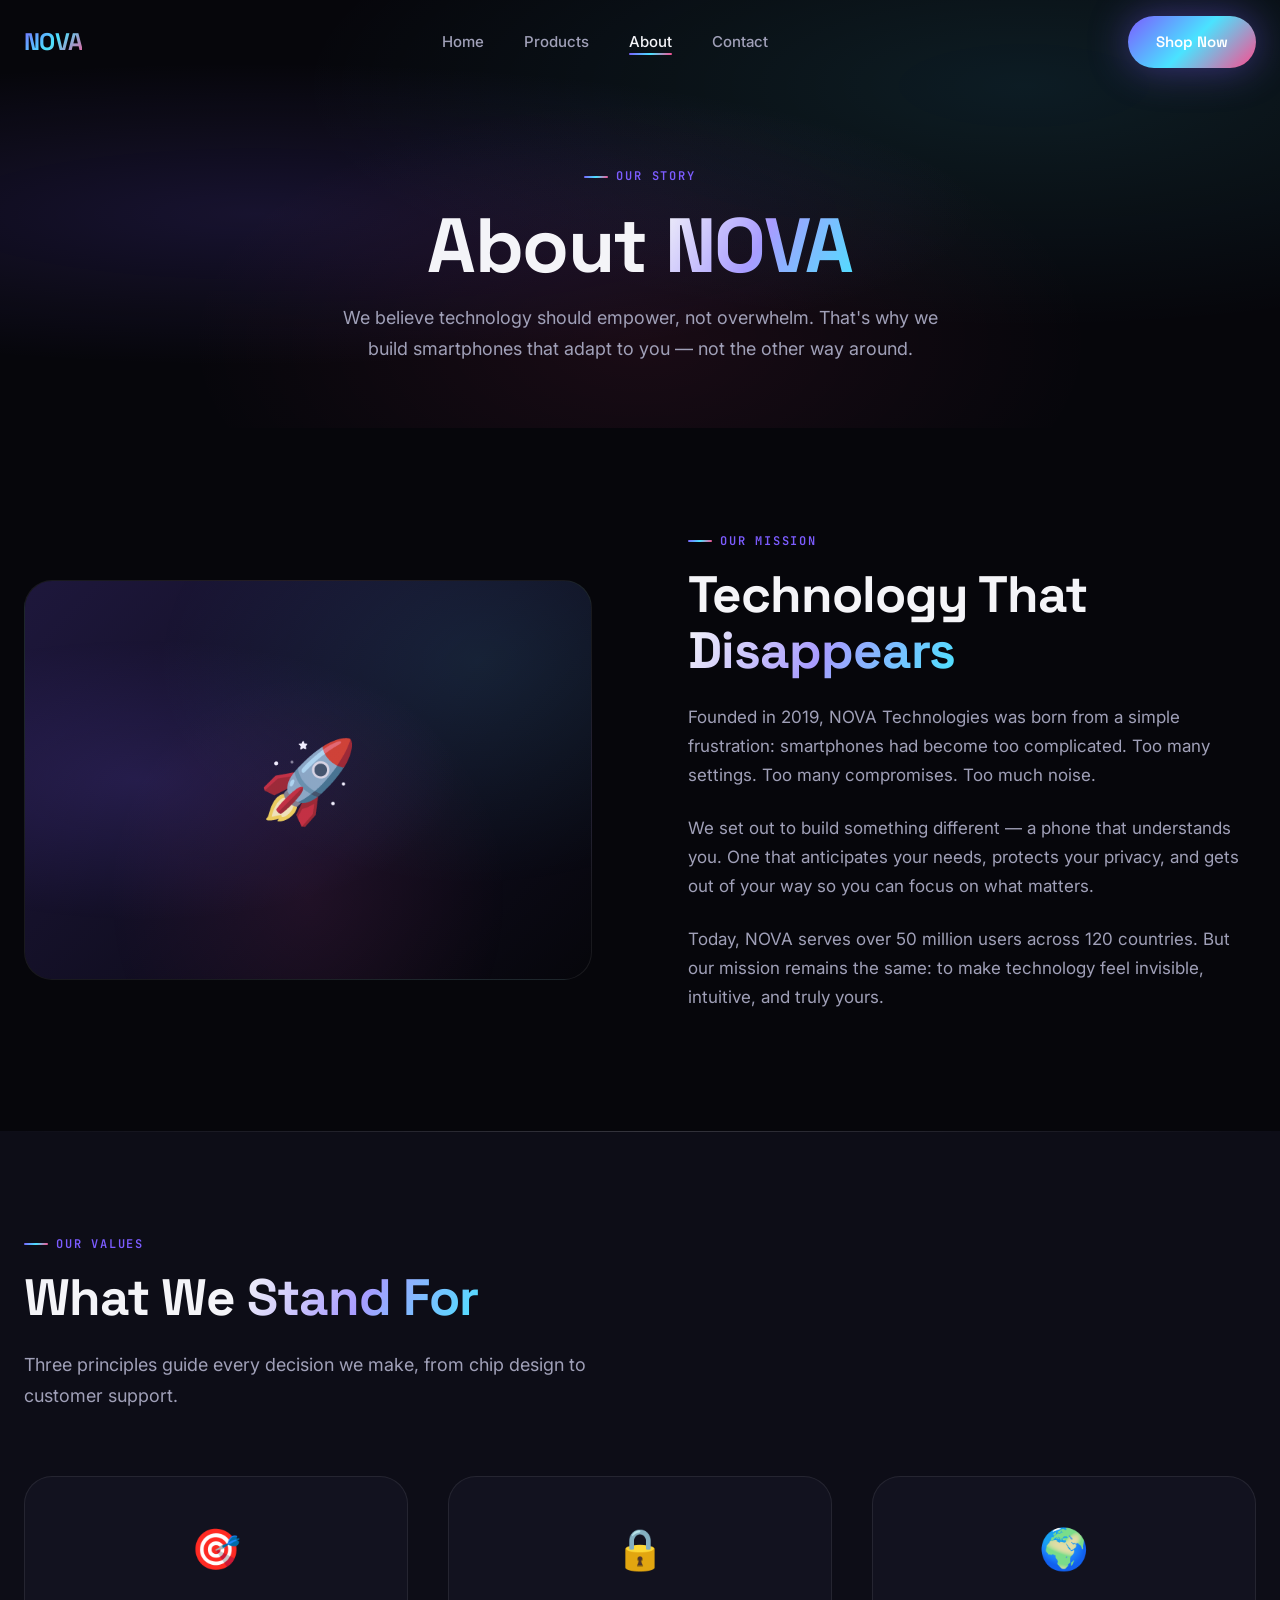
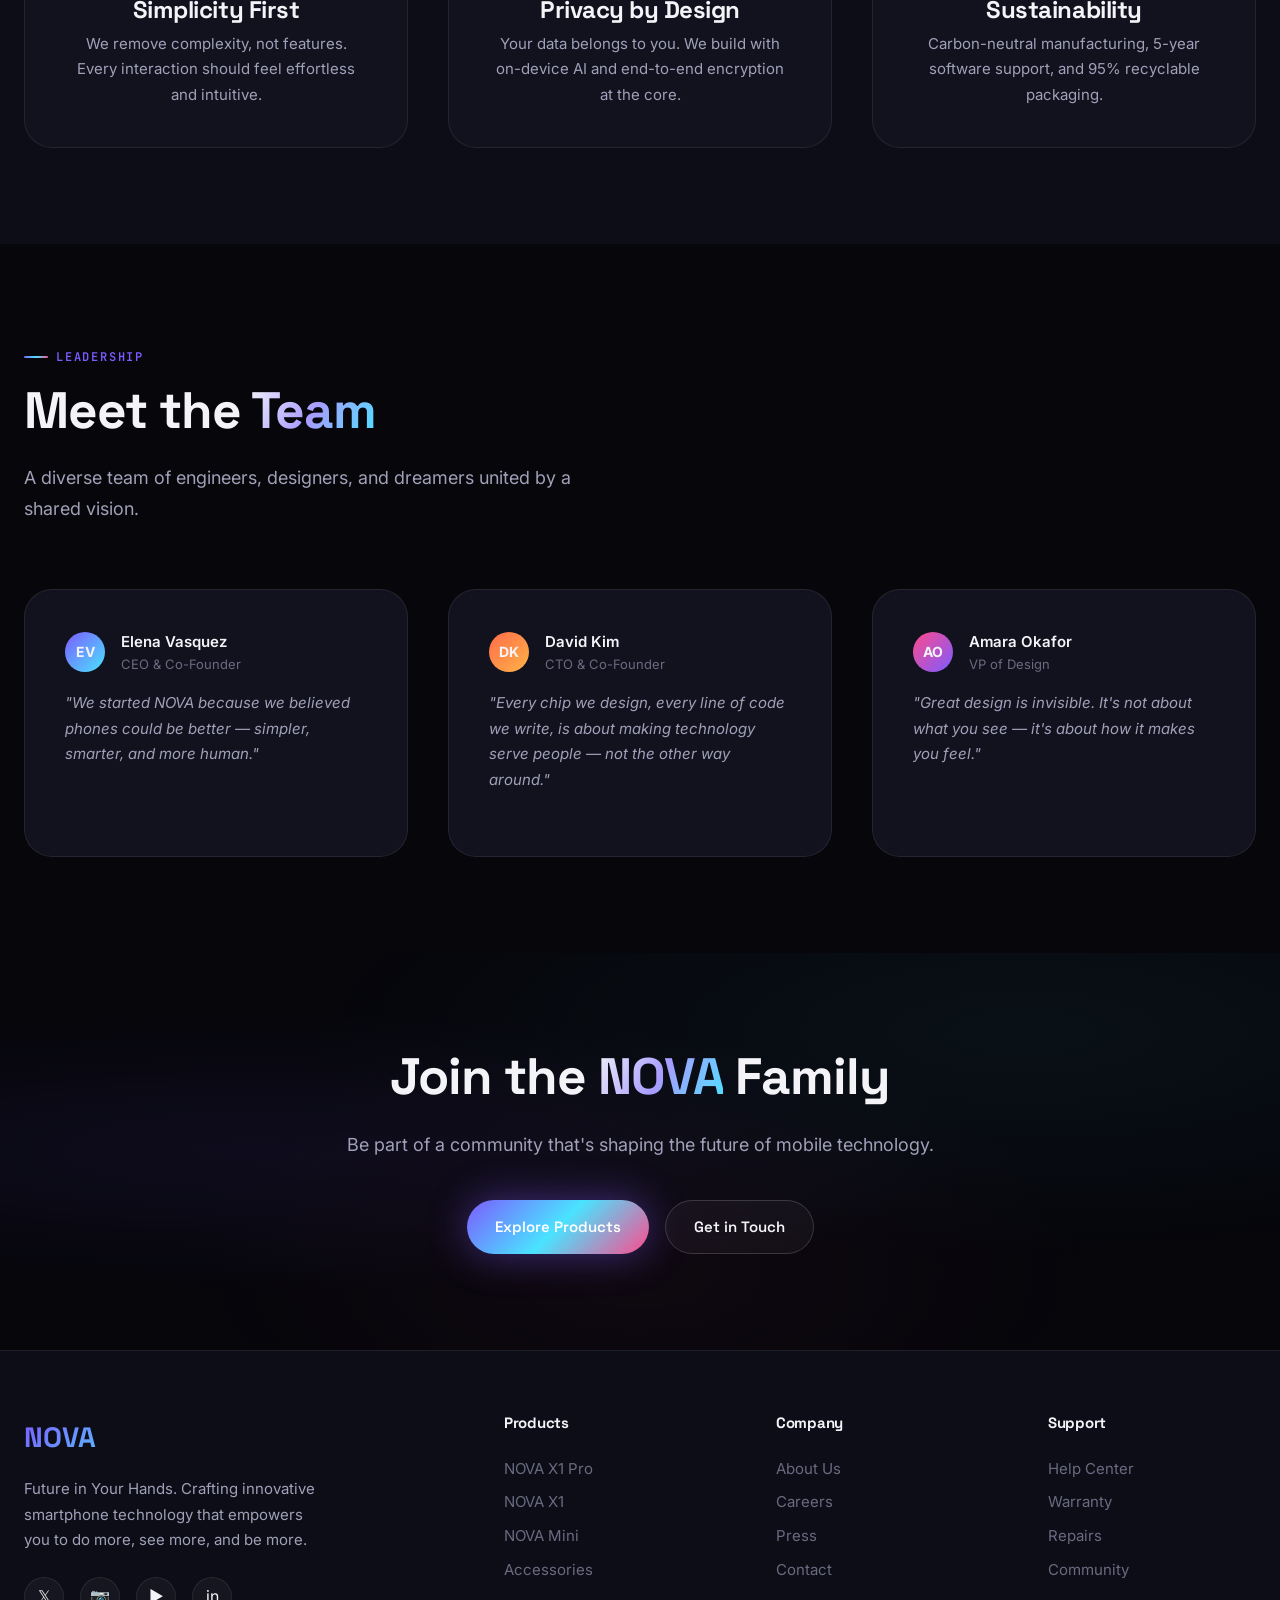
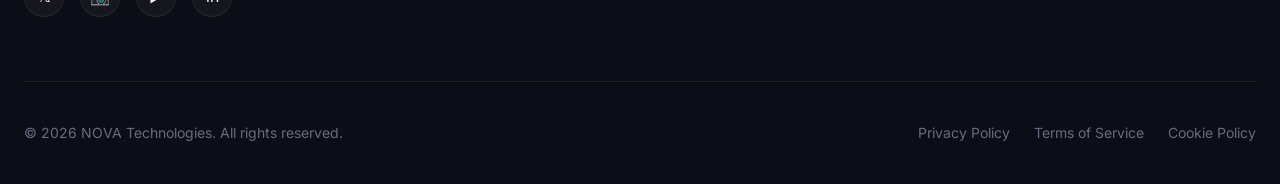
==== about.html @ b63c4269 "Initial commit: NOVA smartphone brand website" ====
<!DOCTYPE html>
<html lang="en">
<head>
  <meta charset="UTF-8">
  <meta name="viewport" content="width=device-width, initial-scale=1.0">
  <title>About — NOVA Technologies</title>
  <meta name="description" content="Learn about NOVA Technologies — our mission, values, and the team shaping the future of mobile technology.">
  <link rel="preconnect" href="https://fonts.googleapis.com">
  <link rel="preconnect" href="https://fonts.gstatic.com" crossorigin>
  <link href="https://fonts.googleapis.com/css2?family=Space+Grotesk:wght@400;500;600;700&family=Inter:wght@400;500;600;700&family=JetBrains+Mono:wght@400;500;600&display=swap" rel="stylesheet">
  <link rel="stylesheet" href="assets/css/style.css">
</head>
<body>

  <!-- Navigation -->
  <nav class="nav">
    <div class="container nav-inner">
      <a href="index.html" class="nav-logo">NOVA</a>
      <ul class="nav-links">
        <li><a href="index.html" class="nav-link">Home</a></li>
        <li><a href="products.html" class="nav-link">Products</a></li>
        <li><a href="about.html" class="nav-link active">About</a></li>
        <li><a href="contact.html" class="nav-link">Contact</a></li>
      </ul>
      <div class="nav-actions">
        <a href="products.html" class="btn btn-primary">Shop Now</a>
        <button class="nav-toggle" aria-label="Toggle menu">
          <span></span>
          <span></span>
          <span></span>
        </button>
      </div>
    </div>
  </nav>

  <!-- Page Hero -->
  <section class="page-hero">
    <div class="container page-hero-content">
      <div class="section-label" style="justify-content: center;">Our Story</div>
      <h1>About <span class="text-gradient">NOVA</span></h1>
      <p>We believe technology should empower, not overwhelm. That's why we build smartphones that adapt to you — not the other way around.</p>
    </div>
  </section>

  <!-- Story Section -->
  <section class="about-story">
    <div class="container">
      <div class="about-grid">
        <div class="about-visual reveal">
          <div class="about-image-placeholder">🚀</div>
        </div>
        <div class="about-content">
          <div class="section-label reveal">Our Mission</div>
          <h2 class="reveal reveal-delay-1">Technology That <span class="text-gradient">Disappears</span></h2>
          <p class="reveal reveal-delay-2">
            Founded in 2019, NOVA Technologies was born from a simple frustration: smartphones
            had become too complicated. Too many settings. Too many compromises. Too much noise.
          </p>
          <p class="reveal reveal-delay-3">
            We set out to build something different — a phone that understands you. One that
            anticipates your needs, protects your privacy, and gets out of your way so you can
            focus on what matters.
          </p>
          <p class="reveal reveal-delay-4">
            Today, NOVA serves over 50 million users across 120 countries. But our mission
            remains the same: to make technology feel invisible, intuitive, and truly yours.
          </p>
        </div>
      </div>
    </div>
  </section>

  <!-- Values -->
  <section class="section features-section">
    <div class="container">
      <div class="section-label reveal">Our Values</div>
      <h2 class="section-title reveal reveal-delay-1">What We <span class="text-gradient">Stand For</span></h2>
      <p class="section-subtitle reveal reveal-delay-2">Three principles guide every decision we make, from chip design to customer support.</p>

      <div class="values-grid">
        <div class="value-card reveal">
          <div class="value-icon">🎯</div>
          <h4>Simplicity First</h4>
          <p>We remove complexity, not features. Every interaction should feel effortless and intuitive.</p>
        </div>
        <div class="value-card reveal reveal-delay-1">
          <div class="value-icon">🔒</div>
          <h4>Privacy by Design</h4>
          <p>Your data belongs to you. We build with on-device AI and end-to-end encryption at the core.</p>
        </div>
        <div class="value-card reveal reveal-delay-2">
          <div class="value-icon">🌍</div>
          <h4>Sustainability</h4>
          <p>Carbon-neutral manufacturing, 5-year software support, and 95% recyclable packaging.</p>
        </div>
      </div>
    </div>
  </section>

  <!-- Team Section -->
  <section class="section">
    <div class="container">
      <div class="section-label reveal">Leadership</div>
      <h2 class="section-title reveal reveal-delay-1">Meet the <span class="text-gradient">Team</span></h2>
      <p class="section-subtitle reveal reveal-delay-2">A diverse team of engineers, designers, and dreamers united by a shared vision.</p>

      <div class="testimonials-grid">
        <div class="testimonial-card reveal">
          <div class="testimonial-author">
            <div class="testimonial-avatar" style="background: linear-gradient(135deg, #7c5cff, #4ae3ff);">EV</div>
            <div class="testimonial-author-info">
              <span class="testimonial-author-name">Elena Vasquez</span>
              <span class="testimonial-author-role">CEO & Co-Founder</span>
            </div>
          </div>
          <p class="testimonial-text" style="margin-top: 1rem;">"We started NOVA because we believed phones could be better — simpler, smarter, and more human."</p>
        </div>
        <div class="testimonial-card reveal reveal-delay-1">
          <div class="testimonial-author">
            <div class="testimonial-avatar" style="background: linear-gradient(135deg, #ff6b4a, #ffb347);">DK</div>
            <div class="testimonial-author-info">
              <span class="testimonial-author-name">David Kim</span>
              <span class="testimonial-author-role">CTO & Co-Founder</span>
            </div>
          </div>
          <p class="testimonial-text" style="margin-top: 1rem;">"Every chip we design, every line of code we write, is about making technology serve people — not the other way around."</p>
        </div>
        <div class="testimonial-card reveal reveal-delay-2">
          <div class="testimonial-author">
            <div class="testimonial-avatar" style="background: linear-gradient(135deg, #ff4a8d, #7c5cff);">AO</div>
            <div class="testimonial-author-info">
              <span class="testimonial-author-name">Amara Okafor</span>
              <span class="testimonial-author-role">VP of Design</span>
            </div>
          </div>
          <p class="testimonial-text" style="margin-top: 1rem;">"Great design is invisible. It's not about what you see — it's about how it makes you feel."</p>
        </div>
      </div>
    </div>
  </section>

  <!-- CTA -->
  <section class="section cta-section">
    <div class="container">
      <div class="cta-content">
        <h2 class="reveal">Join the <span class="text-gradient">NOVA</span> Family</h2>
        <p class="reveal reveal-delay-1">Be part of a community that's shaping the future of mobile technology.</p>
        <div class="cta-buttons reveal reveal-delay-2">
          <a href="products.html" class="btn btn-primary">Explore Products</a>
          <a href="contact.html" class="btn btn-secondary">Get in Touch</a>
        </div>
      </div>
    </div>
  </section>

  <!-- Footer -->
  <footer class="footer">
    <div class="container">
      <div class="footer-grid">
        <div class="footer-brand">
          <div class="footer-logo">NOVA</div>
          <p>Future in Your Hands. Crafting innovative smartphone technology that empowers you to do more, see more, and be more.</p>
          <div class="footer-social">
            <a href="#" class="footer-social-link" aria-label="Twitter">𝕏</a>
            <a href="#" class="footer-social-link" aria-label="Instagram">📷</a>
            <a href="#" class="footer-social-link" aria-label="YouTube">▶</a>
            <a href="#" class="footer-social-link" aria-label="LinkedIn">in</a>
          </div>
        </div>
        <div class="footer-column">
          <h4>Products</h4>
          <ul class="footer-links">
            <li><a href="product-detail.html" class="footer-link">NOVA X1 Pro</a></li>
            <li><a href="product-detail.html" class="footer-link">NOVA X1</a></li>
            <li><a href="product-detail.html" class="footer-link">NOVA Mini</a></li>
            <li><a href="products.html" class="footer-link">Accessories</a></li>
          </ul>
        </div>
        <div class="footer-column">
          <h4>Company</h4>
          <ul class="footer-links">
            <li><a href="about.html" class="footer-link">About Us</a></li>
            <li><a href="about.html" class="footer-link">Careers</a></li>
            <li><a href="about.html" class="footer-link">Press</a></li>
            <li><a href="contact.html" class="footer-link">Contact</a></li>
          </ul>
        </div>
        <div class="footer-column">
          <h4>Support</h4>
          <ul class="footer-links">
            <li><a href="#" class="footer-link">Help Center</a></li>
            <li><a href="#" class="footer-link">Warranty</a></li>
            <li><a href="#" class="footer-link">Repairs</a></li>
            <li><a href="#" class="footer-link">Community</a></li>
          </ul>
        </div>
      </div>
      <div class="footer-bottom">
        <div class="footer-copyright">&copy; <span class="dynamic-year">2025</span> NOVA Technologies. All rights reserved.</div>
        <div class="footer-legal">
          <a href="#" class="footer-legal-link">Privacy Policy</a>
          <a href="#" class="footer-legal-link">Terms of Service</a>
          <a href="#" class="footer-legal-link">Cookie Policy</a>
        </div>
      </div>
    </div>
  </footer>

  <script src="assets/js/main.js"></script>
</body>
</html>
---- assets/css/style.css ----
/* ============================================
   NOVA — Smartphone Brand Website
   Shared Stylesheet
   ============================================ */

/* ---------- Design Tokens ---------- */
:root {
  /* Colors */
  --color-bg: #06060b;
  --color-bg-elevated: #0d0d17;
  --color-surface: #12121f;
  --color-surface-glass: rgba(255, 255, 255, 0.04);
  --color-border: rgba(255, 255, 255, 0.08);
  --color-border-strong: rgba(255, 255, 255, 0.16);

  --color-text-primary: #f4f4f8;
  --color-text-secondary: #a0a0b8;
  --color-text-muted: #6a6a80;

  --color-accent: #7c5cff;
  --color-accent-glow: rgba(124, 92, 255, 0.45);
  --color-accent-warm: #ff6b4a;
  --color-accent-gold: #ffb347;
  --color-accent-cyan: #4ae3ff;
  --color-accent-pink: #ff4a8d;

  --gradient-hero: linear-gradient(135deg, #7c5cff 0%, #4ae3ff 50%, #ff4a8d 100%);
  --gradient-warm: linear-gradient(135deg, #ff6b4a 0%, #ffb347 100%);
  --gradient-cool: linear-gradient(135deg, #4ae3ff 0%, #7c5cff 100%);
  --gradient-text: linear-gradient(120deg, #f4f4f8 0%, #a89cff 50%, #4ae3ff 100%);
  --gradient-mesh: radial-gradient(ellipse at 20% 50%, rgba(124, 92, 255, 0.15) 0%, transparent 50%),
                   radial-gradient(ellipse at 80% 20%, rgba(74, 227, 255, 0.1) 0%, transparent 50%),
                   radial-gradient(ellipse at 50% 80%, rgba(255, 74, 141, 0.08) 0%, transparent 50%);

  /* Typography */
  --font-display: 'Space Grotesk', sans-serif;
  --font-body: 'Inter', sans-serif;
  --font-mono: 'JetBrains Mono', monospace;

  /* Spacing */
  --space-xs: 0.5rem;
  --space-sm: 1rem;
  --space-md: 1.5rem;
  --space-lg: 2.5rem;
  --space-xl: 4rem;
  --space-2xl: 6rem;

  /* Border Radius */
  --radius-sm: 12px;
  --radius-md: 20px;
  --radius-lg: 28px;
  --radius-xl: 36px;
  --radius-full: 9999px;

  /* Shadows */
  --shadow-sm: 0 2px 8px rgba(0, 0, 0, 0.3);
  --shadow-md: 0 8px 32px rgba(0, 0, 0, 0.4);
  --shadow-lg: 0 16px 64px rgba(0, 0, 0, 0.5);
  --shadow-glow: 0 0 40px var(--color-accent-glow);
  --shadow-glow-warm: 0 0 40px rgba(255, 107, 74, 0.35);
  --shadow-inset: inset 0 1px 0 rgba(255, 255, 255, 0.06);

  /* Transitions */
--ease-out-expo: cubic-bezier(0.16, 1, 0.3, 1);
  --ease-out-back: cubic-bezier(0.34, 1.56, 0.64, 1);
  --duration-fast: 0.2s;
  --duration-normal: 0.4s;
  --duration-slow: 0.8s;
}

/* ---------- Reset & Base ---------- */
*,
*::before,
*::after {
  margin: 0;
  padding: 0;
  box-sizing: border-box;
}

html {
  scroll-behavior: smooth;
  font-size: 16px;
  -webkit-font-smoothing: antialiased;
  -moz-osx-font-smoothing: grayscale;
}

body {
  font-family: var(--font-body);
  background-color: var(--color-bg);
  color: var(--color-text-primary);
  line-height: 1.6;
  overflow-x: hidden;
  min-height: 100vh;
}

/* Scrollbar */
::-webkit-scrollbar {
  width: 6px;
}
::-webkit-scrollbar-track {
  background: var(--color-bg);
}
::-webkit-scrollbar-thumb {
  background: var(--color-accent);
  border-radius: var(--radius-full);
}

/* Selection */
::selection {
  background: var(--color-accent);
  color: white;
}

/* ---------- Typography ---------- */
h1, h2, h3, h4, h5, h6 {
  font-family: var(--font-display);
  font-weight: 700;
  line-height: 1.1;
  letter-spacing: -0.02em;
}

h1 { font-size: clamp(2.5rem, 6vw, 5rem); }
h2 { font-size: clamp(2rem, 4vw, 3.5rem); }
h3 { font-size: clamp(1.5rem, 3vw, 2.25rem); }
h4 { font-size: clamp(1.25rem, 2vw, 1.5rem); }

p {
  color: var(--color-text-secondary);
  font-size: 1.0625rem;
  line-height: 1.7;
}

a {
  color: inherit;
  text-decoration: none;
}

img {
  max-width: 100%;
  display: block;
}

/* ---------- Utility Classes ---------- */
.container {
  width: 100%;
  max-width: 1280px;
  margin: 0 auto;
  padding: 0 var(--space-md);
}

.section {
  padding: var(--space-2xl) 0;
  position: relative;
}

.section-label {
  display: inline-flex;
  align-items: center;
  gap: var(--space-xs);
  font-family: var(--font-mono);
  font-size: 0.75rem;
  font-weight: 600;
  letter-spacing: 0.15em;
  text-transform: uppercase;
  color: var(--color-accent);
  margin-bottom: var(--space-sm);
}

.section-label::before {
  content: '';
  width: 24px;
  height: 2px;
  background: var(--gradient-hero);
  border-radius: var(--radius-full);
}

.section-title {
  margin-bottom: var(--space-md);
}

.section-subtitle {
  max-width: 600px;
  font-size: 1.125rem;
}

.text-gradient {
  background: var(--gradient-text);
  -webkit-background-clip: text;
  -webkit-text-fill-color: transparent;
  background-clip: text;
}

/* ---------- Buttons ---------- */
.btn {
  display: inline-flex;
  align-items: center;
  gap: var(--space-xs);
  padding: 0.875rem 1.75rem;
  font-family: var(--font-display);
  font-size: 0.9375rem;
  font-weight: 600;
  border: none;
  border-radius: var(--radius-full);
  cursor: pointer;
  transition: all var(--duration-normal) var(--ease-out-expo);
  position: relative;
  overflow: hidden;
  white-space: nowrap;
}

.btn-primary {
  background: var(--gradient-hero);
  color: white;
  box-shadow: var(--shadow-glow);
}

.btn-primary:hover {
  transform: translateY(-2px) scale(1.02);
  box-shadow: 0 0 60px var(--color-accent-glow), var(--shadow-lg);
}

.btn-primary:active {
  transform: translateY(0) scale(0.98);
}

.btn-secondary {
  background: var(--color-surface-glass);
  color: var(--color-text-primary);
  border: 1px solid var(--color-border-strong);
  backdrop-filter: blur(12px);
}

.btn-secondary:hover {
  background: rgba(255, 255, 255, 0.08);
  border-color: var(--color-accent);
  transform: translateY(-2px);
  box-shadow: var(--shadow-md);
}

.btn-ghost {
  background: transparent;
  color: var(--color-text-secondary);
  border: 1px solid transparent;
}

.btn-ghost:hover {
  color: var(--color-text-primary);
  border-color: var(--color-border);
}

/* ---------- Navigation ---------- */
.nav {
  position: fixed;
  top: 0;
  left: 0;
  right: 0;
  z-index: 1000;
  padding: var(--space-sm) 0;
  transition: all var(--duration-normal) var(--ease-out-expo);
}

.nav.scrolled {
  background: rgba(6, 6, 11, 0.8);
  backdrop-filter: blur(20px);
  border-bottom: 1px solid var(--color-border);
  padding: 0.75rem 0;
}

.nav-inner {
  display: flex;
  align-items: center;
  justify-content: space-between;
}

.nav-logo {
  font-family: var(--font-display);
  font-size: 1.5rem;
  font-weight: 700;
  letter-spacing: -0.03em;
  background: var(--gradient-hero);
  -webkit-background-clip: text;
  -webkit-text-fill-color: transparent;
  background-clip: text;
}

.nav-links {
  display: flex;
  align-items: center;
  gap: var(--space-lg);
  list-style: none;
}

.nav-link {
  font-size: 0.9375rem;
  font-weight: 500;
  color: var(--color-text-secondary);
  transition: color var(--duration-fast);
  position: relative;
}

.nav-link::after {
  content: '';
  position: absolute;
  bottom: -4px;
  left: 0;
  width: 0;
  height: 2px;
  background: var(--gradient-hero);
  border-radius: var(--radius-full);
  transition: width var(--duration-normal) var(--ease-out-expo);
}

.nav-link:hover,
.nav-link.active {
  color: var(--color-text-primary);
}

.nav-link:hover::after,
.nav-link.active::after {
  width: 100%;
}

.nav-actions {
  display: flex;
  align-items: center;
  gap: var(--space-sm);
}

.nav-toggle {
  display: none;
  flex-direction: column;
  gap: 5px;
  background: none;
  border: none;
  cursor: pointer;
  padding: 4px;
}

.nav-toggle span {
  display: block;
  width: 24px;
  height: 2px;
  background: var(--color-text-primary);
  border-radius: var(--radius-full);
  transition: all var(--duration-normal) var(--ease-out-expo);
}

/* ---------- Hero Section ---------- */
.hero {
  min-height: 100vh;
  display: flex;
  align-items: center;
  position: relative;
  overflow: hidden;
  padding-top: 80px;
}

.hero-bg {
  position: absolute;
  inset: 0;
  background: var(--gradient-mesh);
  z-index: 0;
}

.hero-orb {
  position: absolute;
  border-radius: 50%;
  filter: blur(80px);
  opacity: 0.5;
  animation: orbFloat 20s ease-in-out infinite;
}

.hero-orb-1 {
  width: 500px;
  height: 500px;
  background: var(--color-accent);
  top: -10%;
  right: -5%;
  animation-delay: 0s;
}

.hero-orb-2 {
  width: 400px;
  height: 400px;
  background: var(--color-accent-cyan);
  bottom: -10%;
  left: -5%;
  animation-delay: -7s;
}

.hero-orb-3 {
  width: 300px;
  height: 300px;
  background: var(--color-accent-pink);
  top: 40%;
  left: 30%;
  animation-delay: -14s;
}

.hero-content {
  position: relative;
  z-index: 1;
  display: grid;
  grid-template-columns: 1fr 1fr;
  gap: var(--space-xl);
  align-items: center;
}

.hero-badge {
  display: inline-flex;
  align-items: center;
  gap: var(--space-xs);
  padding: 0.5rem 1rem;
  background: var(--color-surface-glass);
  border: 1px solid var(--color-border);
  border-radius: var(--radius-full);
  font-size: 0.8125rem;
  font-weight: 500;
  color: var(--color-text-secondary);
  margin-bottom: var(--space-md);
  backdrop-filter: blur(8px);
  animation: fadeInUp 0.8s var(--ease-out-expo) 0.2s both;
}

.hero-badge-dot {
  width: 8px;
  height: 8px;
  background: #4ade80;
  border-radius: 50%;
  animation: pulse 2s ease-in-out infinite;
}

.hero-title {
  margin-bottom: var(--space-md);
  animation: fadeInUp 0.8s var(--ease-out-expo) 0.3s both;
}

.hero-title .line {
  display: block;
  overflow: hidden;
}

.hero-title .line span {
  display: block;
  animation: slideUp 0.8s var(--ease-out-expo) both;
}

.hero-title .line:nth-child(1) span { animation-delay: 0.4s; }
.hero-title .line:nth-child(2) span { animation-delay: 0.5s; }
.hero-title .line:nth-child(3) span { animation-delay: 0.6s; }

.hero-description {
  font-size: 1.125rem;
  max-width: 480px;
  margin-bottom: var(--space-lg);
  animation: fadeInUp 0.8s var(--ease-out-expo) 0.7s both;
}

.hero-cta {
  display: flex;
  gap: var(--space-sm);
  flex-wrap: wrap;
  animation: fadeInUp 0.8s var(--ease-out-expo) 0.8s both;
}

.hero-visual {
  position: relative;
  display: flex;
  justify-content: center;
  align-items: center;
  animation: fadeIn 1s var(--ease-out-expo) 0.5s both;
}

/* Phone Mockup */
.phone-mockup {
  position: relative;
  width: 280px;
  height: 560px;
  background: linear-gradient(145deg, #1a1a2e, #0f0f1a);
  border-radius: 40px;
  border: 2px solid rgba(255, 255, 255, 0.1);
  box-shadow:
    0 50px 100px rgba(0, 0, 0, 0.6),
    0 0 80px rgba(124, 92, 255, 0.15),
    inset 0 1px 0 rgba(255, 255, 255, 0.1);
  overflow: hidden;
  animation: phoneFloat 6s ease-in-out infinite;
}

.phone-mockup::before {
  content: '';
  position: absolute;
  top: 12px;
  left: 50%;
  transform: translateX(-50%);
  width: 100px;
  height: 28px;
  background: #000;
  border-radius: var(--radius-full);
  z-index: 2;
}

.phone-screen {
  position: absolute;
  inset: 8px;
  border-radius: 32px;
  background: linear-gradient(180deg, #1a1040 0%, #0d0d1f 100%);
  overflow: hidden;
  display: flex;
  flex-direction: column;
  align-items: center;
  justify-content: center;
  gap: var(--space-md);
}

.phone-screen-content {
  text-align: center;
  padding: var(--space-md);
}

.phone-screen-time {
  font-family: var(--font-display);
  font-size: 3.5rem;
  font-weight: 700;
  background: var(--gradient-hero);
  -webkit-background-clip: text;
  -webkit-text-fill-color: transparent;
  background-clip: text;
}

.phone-screen-date {
  font-size: 0.875rem;
  color: var(--color-text-muted);
  margin-top: var(--space-xs);
}

.phone-screen-icons {
  display: grid;
  grid-template-columns: repeat(4, 1fr);
  gap: var(--space-sm);
  margin-top: var(--space-lg);
}

.phone-icon {
  width: 44px;
  height: 44px;
  border-radius: 12px;
  display: flex;
  align-items: center;
  justify-content: center;
  font-size: 1.25rem;
  background: var(--color-surface-glass);
  border: 1px solid var(--color-border);
  transition: all var(--duration-fast);
}

.phone-icon:hover {
  transform: scale(1.1);
  border-color: var(--color-accent);
}

/* Floating Elements Around Phone */
.float-element {
  position: absolute;
  padding: 0.75rem 1.25rem;
  background: var(--color-surface-glass);
  border: 1px solid var(--color-border);
  border-radius: var(--radius-md);
  backdrop-filter: blur(12px);
  font-size: 0.8125rem;
  font-weight: 600;
  display: flex;
  align-items: center;
  gap: 0.5rem;
  box-shadow: var(--shadow-md);
  animation: floatElement 4s ease-in-out infinite;
}

.float-element-1 {
  top: 15%;
  right: -10%;
  animation-delay: 0s;
}

.float-element-2 {
  bottom: 20%;
  left: -15%;
  animation-delay: -1.5s;
}

.float-element-3 {
  top: 50%;
  right: -20%;
  animation-delay: -3s;
}

/* ---------- Stats Bar ---------- */
.stats-bar {
  padding: var(--space-lg) 0;
  border-top: 1px solid var(--color-border);
  border-bottom: 1px solid var(--color-border);
  background: var(--color-bg-elevated);
}

.stats-grid {
  display: grid;
  grid-template-columns: repeat(4, 1fr);
  gap: var(--space-lg);
}

.stat-item {
  text-align: center;
  padding: var(--space-md);
  border-radius: var(--radius-md);
  transition: all var(--duration-normal) var(--ease-out-expo);
}

.stat-item:hover {
  background: var(--color-surface-glass);
  transform: translateY(-4px);
}

.stat-number {
  font-family: var(--font-display);
  font-size: 2.5rem;
  font-weight: 700;
  background: var(--gradient-hero);
  -webkit-background-clip: text;
  -webkit-text-fill-color: transparent;
  background-clip: text;
  margin-bottom: 0.25rem;
}

.stat-label {
  font-size: 0.875rem;
  color: var(--color-text-muted);
  font-weight: 500;
}

/* ---------- Product Cards ---------- */
.products-grid {
  display: grid;
  grid-template-columns: repeat(3, 1fr);
  gap: var(--space-lg);
  margin-top: var(--space-xl);
}

.product-card {
  position: relative;
  background: var(--color-surface);
  border: 1px solid var(--color-border);
  border-radius: var(--radius-lg);
  padding: var(--space-lg);
  overflow: hidden;
  transition: all var(--duration-normal) var(--ease-out-expo);
  cursor: pointer;
}

.product-card::before {
  content: '';
  position: absolute;
  inset: 0;
  background: var(--gradient-mesh);
  opacity: 0;
  transition: opacity var(--duration-normal);
  z-index: 0;
}

.product-card:hover {
  transform: translateY(-8px);
  border-color: var(--color-border-strong);
  box-shadow: var(--shadow-lg);
}

.product-card:hover::before {
  opacity: 1;
}

.product-card-content {
  position: relative;
  z-index: 1;
}

.product-card-image {
  width: 100%;
  height: 240px;
  border-radius: var(--radius-md);
  margin-bottom: var(--space-md);
  display: flex;
  align-items: center;
  justify-content: center;
  font-size: 4rem;
  position: relative;
  overflow: hidden;
}

.product-card-image-inner {
  width: 120px;
  height: 240px;
  border-radius: 24px;
  border: 2px solid rgba(255, 255, 255, 0.15);
  box-shadow: 0 20px 40px rgba(0, 0, 0, 0.4);
  position: relative;
  overflow: hidden;
  transition: transform var(--duration-normal) var(--ease-out-expo);
}

.product-card:hover .product-card-image-inner {
  transform: scale(1.05) rotate(-2deg);
}

.product-card-image-inner::after {
  content: '';
  position: absolute;
  inset: 0;
  background: linear-gradient(135deg, rgba(255,255,255,0.15) 0%, transparent 50%);
}

.product-card-tag {
  display: inline-block;
  padding: 0.25rem 0.75rem;
  background: var(--color-accent-glow);
  color: var(--color-accent);
  font-size: 0.75rem;
  font-weight: 600;
  border-radius: var(--radius-full);
  margin-bottom: var(--space-sm);
}

.product-card-name {
  font-size: 1.375rem;
  margin-bottom: 0.5rem;
}

.product-card-desc {
  font-size: 0.9375rem;
  color: var(--color-text-muted);
  margin-bottom: var(--space-md);
}

.product-card-price {
  font-family: var(--font-display);
  font-size: 1.5rem;
  font-weight: 700;
  color: var(--color-text-primary);
}

.product-card-price span {
  font-size: 0.875rem;
  color: var(--color-text-muted);
  font-weight: 400;
}

/* ---------- Feature Highlights ---------- */
.features-section {
  background: var(--color-bg-elevated);
  position: relative;
  overflow: hidden;
}

.features-section::before {
  content: '';
  position: absolute;
  top: 0;
  left: 0;
  right: 0;
  height: 1px;
  background: linear-gradient(90deg, transparent, var(--color-border-strong), transparent);
}

.features-grid {
  display: grid;
  grid-template-columns: repeat(2, 1fr);
  gap: var(--space-lg);
  margin-top: var(--space-xl);
}

.feature-card {
  display: flex;
  gap: var(--space-md);
  padding: var(--space-lg);
  background: var(--color-surface);
  border: 1px solid var(--color-border);
  border-radius: var(--radius-lg);
  transition: all var(--duration-normal) var(--ease-out-expo);
}

.feature-card:hover {
  border-color: var(--color-accent);
  box-shadow: var(--shadow-glow);
  transform: translateY(-4px);
}

.feature-icon {
  flex-shrink: 0;
  width: 56px;
  height: 56px;
  border-radius: var(--radius-md);
  display: flex;
  align-items: center;
  justify-content: center;
  font-size: 1.5rem;
  background: var(--color-surface-glass);
  border: 1px solid var(--color-border);
}

.feature-card h4 {
  margin-bottom: 0.5rem;
}

.feature-card p {
  font-size: 0.9375rem;
}

/* ---------- Showcase Section ---------- */
.showcase {
  position: relative;
  overflow: hidden;
}

.showcase-wrapper {
  display: grid;
  grid-template-columns: 1fr 1fr;
  gap: var(--space-xl);
  align-items: center;
}

.showcase-visual {
  position: relative;
  display: flex;
  justify-content: center;
}

.showcase-phone {
  width: 300px;
  height: 600px;
  border-radius: 44px;
  border: 3px solid rgba(255, 255, 255, 0.1);
  background: linear-gradient(145deg, #1a1a2e, #0f0f1a);
  box-shadow: 0 60px 120px rgba(0, 0, 0, 0.6), 0 0 100px rgba(124, 92, 255, 0.2);
  position: relative;
  overflow: hidden;
  animation: phoneFloat 8s ease-in-out infinite;
}

.showcase-phone-screen {
  position: absolute;
  inset: 10px;
  border-radius: 34px;
  overflow: hidden;
  display: flex;
  flex-direction: column;
}

.showcase-camera-feed {
  flex: 1;
  background: linear-gradient(180deg, #1a1040, #0d0d1f);
  display: flex;
  align-items: center;
  justify-content: center;
  position: relative;
}

.showcase-camera-feed::after {
  content: '';
  position: absolute;
  inset: 0;
  background:
    radial-gradient(circle at 30% 40%, rgba(124, 92, 255, 0.3) 0%, transparent 40%),
    radial-gradient(circle at 70% 60%, rgba(74, 227, 255, 0.2) 0%, transparent 40%);
}

.showcase-camera-icon {
  font-size: 4rem;
  z-index: 1;
}

.showcase-controls {
  padding: var(--space-md);
  display: flex;
  justify-content: center;
  gap: var(--space-md);
  background: rgba(0, 0, 0, 0.5);
  backdrop-filter: blur(10px);
}

.showcase-control-btn {
  width: 48px;
  height: 48px;
  border-radius: 50%;
  border: 2px solid rgba(255, 255, 255, 0.2);
  background: var(--color-surface-glass);
  display: flex;
  align-items: center;
  justify-content: center;
  font-size: 1.25rem;
  cursor: pointer;
  transition: all var(--duration-fast);
}

.showcase-control-btn:hover {
  border-color: var(--color-accent);
  background: var(--color-accent-glow);
}

.showcase-control-btn.active {
  background: var(--gradient-hero);
  border-color: transparent;
}

.showcase-content h2 {
  margin-bottom: var(--space-md);
}

.showcase-content p {
  margin-bottom: var(--space-lg);
}

.showcase-specs {
  display: flex;
  flex-direction: column;
  gap: var(--space-sm);
  margin-bottom: var(--space-lg);
}

.showcase-spec {
  display: flex;
  align-items: center;
  gap: var(--space-sm);
  font-size: 0.9375rem;
  color: var(--color-text-secondary);
}

.showcase-spec::before {
  content: '✓';
  color: var(--color-accent);
  font-weight: 700;
}

/* ---------- Color Picker ---------- */
.color-picker {
  display: flex;
  gap: var(--space-sm);
  margin-top: var(--space-md);
}

.color-option {
  width: 40px;
  height: 40px;
  border-radius: 50%;
  border: 3px solid transparent;
  cursor: pointer;
  transition: all var(--duration-fast);
  position: relative;
}

.color-option:hover {
  transform: scale(1.15);
}

.color-option.active {
  border-color: white;
  box-shadow: 0 0 20px rgba(255, 255, 255, 0.3);
}

.color-option.active::after {
  content: '✓';
  position: absolute;
  inset: 0;
  display: flex;
  align-items: center;
  justify-content: center;
  color: white;
  font-size: 0.875rem;
  font-weight: 700;
  text-shadow: 0 1px 2px rgba(0,0,0,0.5);
}

/* ---------- Testimonials ---------- */
.testimonials-section {
  background: var(--color-bg-elevated);
}

.testimonials-grid {
  display: grid;
  grid-template-columns: repeat(3, 1fr);
  gap: var(--space-lg);
  margin-top: var(--space-xl);
}

.testimonial-card {
  background: var(--color-surface);
  border: 1px solid var(--color-border);
  border-radius: var(--radius-lg);
  padding: var(--space-lg);
  transition: all var(--duration-normal) var(--ease-out-expo);
}

.testimonial-card:hover {
  transform: translateY(-4px);
  box-shadow: var(--shadow-md);
  border-color: var(--color-border-strong);
}

.testimonial-stars {
  color: var(--color-accent-gold);
  font-size: 1rem;
  margin-bottom: var(--space-sm);
  letter-spacing: 2px;
}

.testimonial-text {
  font-size: 0.9375rem;
  font-style: italic;
  margin-bottom: var(--space-md);
  line-height: 1.7;
}

.testimonial-author {
  display: flex;
  align-items: center;
  gap: var(--space-sm);
}

.testimonial-avatar {
  width: 40px;
  height: 40px;
  border-radius: 50%;
  background: var(--gradient-hero);
  display: flex;
  align-items: center;
  justify-content: center;
  font-weight: 700;
  font-size: 0.875rem;
}

.testimonial-author-info {
  display: flex;
  flex-direction: column;
}

.testimonial-author-name {
  font-weight: 600;
  font-size: 0.9375rem;
}

.testimonial-author-role {
  font-size: 0.8125rem;
  color: var(--color-text-muted);
}

/* ---------- CTA Section ---------- */
.cta-section {
  text-align: center;
  position: relative;
  overflow: hidden;
}

.cta-section::before {
  content: '';
  position: absolute;
  inset: 0;
  background: var(--gradient-mesh);
  opacity: 0.5;
}

.cta-content {
  position: relative;
  z-index: 1;
  max-width: 700px;
  margin: 0 auto;
}

.cta-content h2 {
  margin-bottom: var(--space-md);
}

.cta-content p {
  margin-bottom: var(--space-lg);
  font-size: 1.125rem;
}

.cta-buttons {
  display: flex;
  justify-content: center;
  gap: var(--space-sm);
  flex-wrap: wrap;
}

/* ---------- Footer ---------- */
.footer {
  background: var(--color-bg-elevated);
  border-top: 1px solid var(--color-border);
  padding: var(--space-xl) 0 var(--space-lg);
}

.footer-grid {
  display: grid;
  grid-template-columns: 2fr 1fr 1fr 1fr;
  gap: var(--space-xl);
  margin-bottom: var(--space-xl);
}

.footer-brand {
  max-width: 300px;
}

.footer-logo {
  font-family: var(--font-display);
  font-size: 1.75rem;
  font-weight: 700;
  background: var(--gradient-hero);
  -webkit-background-clip: text;
  -webkit-text-fill-color: transparent;
  background-clip: text;
  margin-bottom: var(--space-sm);
}

.footer-brand p {
  font-size: 0.9375rem;
  margin-bottom: var(--space-md);
}

.footer-social {
  display: flex;
  gap: var(--space-sm);
}

.footer-social-link {
  width: 40px;
  height: 40px;
  border-radius: 50%;
  background: var(--color-surface-glass);
  border: 1px solid var(--color-border);
  display: flex;
  align-items: center;
  justify-content: center;
  font-size: 1rem;
  transition: all var(--duration-fast);
}

.footer-social-link:hover {
  background: var(--color-accent);
  border-color: var(--color-accent);
  transform: translateY(-2px);
}

.footer-column h4 {
  font-size: 0.9375rem;
  margin-bottom: var(--space-md);
  color: var(--color-text-primary);
}

.footer-links {
  list-style: none;
  display: flex;
  flex-direction: column;
  gap: var(--space-xs);
}

.footer-link {
  font-size: 0.9375rem;
  color: var(--color-text-muted);
  transition: color var(--duration-fast);
}

.footer-link:hover {
  color: var(--color-text-primary);
}

.footer-bottom {
  padding-top: var(--space-lg);
  border-top: 1px solid var(--color-border);
  display: flex;
  justify-content: space-between;
  align-items: center;
  flex-wrap: wrap;
  gap: var(--space-sm);
}

.footer-copyright {
  font-size: 0.875rem;
  color: var(--color-text-muted);
}

.footer-legal {
  display: flex;
  gap: var(--space-md);
}

.footer-legal-link {
  font-size: 0.875rem;
  color: var(--color-text-muted);
  transition: color var(--duration-fast);
}

.footer-legal-link:hover {
  color: var(--color-text-primary);
}

/* ---------- Page Hero (Inner Pages) ---------- */
.page-hero {
  padding: 160px 0 var(--space-xl);
  text-align: center;
  position: relative;
  overflow: hidden;
}

.page-hero::before {
  content: '';
  position: absolute;
  inset: 0;
  background: var(--gradient-mesh);
  z-index: 0;
}

.page-hero-content {
  position: relative;
  z-index: 1;
}

.page-hero h1 {
  margin-bottom: var(--space-sm);
}

.page-hero p {
  max-width: 600px;
  margin: 0 auto;
  font-size: 1.125rem;
}

/* ---------- Product Detail ---------- */
.product-detail {
  padding: 140px 0 var(--space-2xl);
}

.product-detail-grid {
  display: grid;
  grid-template-columns: 1fr 1fr;
  gap: var(--space-2xl);
  align-items: center;
}

.product-detail-visual {
  position: relative;
  display: flex;
  justify-content: center;
}

.product-detail-phone {
  width: 320px;
  height: 640px;
  border-radius: 48px;
  border: 3px solid rgba(255, 255, 255, 0.1);
  background: linear-gradient(145deg, #1a1a2e, #0f0f1a);
  box-shadow: 0 80px 160px rgba(0, 0, 0, 0.6), 0 0 120px rgba(124, 92, 255, 0.2);
  position: relative;
  overflow: hidden;
  animation: phoneFloat 8s ease-in-out infinite;
}

.product-detail-screen {
  position: absolute;
  inset: 12px;
  border-radius: 36px;
  overflow: hidden;
  background: linear-gradient(180deg, #1a1040 0%, #0d0d1f 100%);
  display: flex;
  flex-direction: column;
  align-items: center;
  justify-content: center;
  gap: var(--space-md);
}

.product-detail-info h1 {
  margin-bottom: var(--space-sm);
}

.product-detail-price {
  font-family: var(--font-display);
  font-size: 2.5rem;
  font-weight: 700;
  background: var(--gradient-hero);
  -webkit-background-clip: text;
  -webkit-text-fill-color: transparent;
  background-clip: text;
  margin-bottom: var(--space-md);
}

.product-detail-desc {
  font-size: 1.125rem;
  margin-bottom: var(--space-lg);
  line-height: 1.8;
}

.product-specs {
  display: grid;
  grid-template-columns: repeat(2, 1fr);
  gap: var(--space-md);
  margin-bottom: var(--space-lg);
}

.product-spec {
  padding: var(--space-md);
  background: var(--color-surface);
  border: 1px solid var(--color-border);
  border-radius: var(--radius-md);
}

.product-spec-label {
  font-size: 0.8125rem;
  color: var(--color-text-muted);
  margin-bottom: 0.25rem;
}

.product-spec-value {
  font-family: var(--font-display);
  font-size: 1.125rem;
  font-weight: 600;
}

.product-actions {
  display: flex;
  gap: var(--space-sm);
  flex-wrap: wrap;
}

/* ---------- Specs Table ---------- */
.specs-section {
  padding: var(--space-2xl) 0;
  background: var(--color-bg-elevated);
}

.specs-table {
  width: 100%;
  border-collapse: collapse;
  margin-top: var(--space-xl);
  background: var(--color-surface);
  border-radius: var(--radius-lg);
  overflow: hidden;
  border: 1px solid var(--color-border);
}

.specs-table tr {
  border-bottom: 1px solid var(--color-border);
  transition: background var(--duration-fast);
}

.specs-table tr:last-child {
  border-bottom: none;
}

.specs-table tr:hover {
  background: var(--color-surface-glass);
}

.specs-table td {
  padding: var(--space-md) var(--space-lg);
  font-size: 0.9375rem;
}

.specs-table td:first-child {
  font-weight: 600;
  color: var(--color-text-primary);
  width: 30%;
}

.specs-table td:last-child {
  color: var(--color-text-secondary);
}

/* ---------- About Page ---------- */
.about-story {
  padding: var(--space-2xl) 0;
}

.about-grid {
  display: grid;
  grid-template-columns: 1fr 1fr;
  gap: var(--space-2xl);
  align-items: center;
}

.about-visual {
  position: relative;
}

.about-image-placeholder {
  width: 100%;
  height: 400px;
  border-radius: var(--radius-lg);
  background: var(--gradient-mesh);
  border: 1px solid var(--color-border);
  display: flex;
  align-items: center;
  justify-content: center;
  font-size: 5rem;
  position: relative;
  overflow: hidden;
}

.about-image-placeholder::after {
  content: '';
  position: absolute;
  inset: 0;
  background: linear-gradient(135deg, rgba(124, 92, 255, 0.2), transparent);
}

.about-content h2 {
  margin-bottom: var(--space-md);
}

.about-content p {
  margin-bottom: var(--space-md);
  font-size: 1.0625rem;
}

.values-grid {
  display: grid;
  grid-template-columns: repeat(3, 1fr);
  gap: var(--space-lg);
  margin-top: var(--space-xl);
}

.value-card {
  text-align: center;
  padding: var(--space-lg);
  background: var(--color-surface);
  border: 1px solid var(--color-border);
  border-radius: var(--radius-lg);
  transition: all var(--duration-normal) var(--ease-out-expo);
}

.value-card:hover {
  transform: translateY(-4px);
  border-color: var(--color-accent);
  box-shadow: var(--shadow-glow);
}

.value-icon {
  font-size: 2.5rem;
  margin-bottom: var(--space-sm);
}

.value-card h4 {
  margin-bottom: 0.5rem;
}

.value-card p {
  font-size: 0.9375rem;
}

/* ---------- Contact Page ---------- */
.contact-section {
  padding: 140px 0 var(--space-2xl);
}

.contact-grid {
  display: grid;
  grid-template-columns: 1fr 1.5fr;
  gap: var(--space-2xl);
}

.contact-info {
  display: flex;
  flex-direction: column;
  gap: var(--space-lg);
}

.contact-info-card {
  padding: var(--space-lg);
  background: var(--color-surface);
  border: 1px solid var(--color-border);
  border-radius: var(--radius-lg);
}

.contact-info-card h4 {
  margin-bottom: 0.5rem;
  display: flex;
  align-items: center;
  gap: var(--space-xs);
}

.contact-info-card p {
  font-size: 0.9375rem;
}

.contact-form {
  padding: var(--space-xl);
  background: var(--color-surface);
  border: 1px solid var(--color-border);
  border-radius: var(--radius-lg);
}

.form-group {
  margin-bottom: var(--space-md);
}

.form-label {
  display: block;
  font-size: 0.875rem;
  font-weight: 600;
  margin-bottom: 0.5rem;
  color: var(--color-text-secondary);
}

.form-input,
.form-textarea {
  width: 100%;
  padding: 0.875rem 1rem;
  background: var(--color-bg-elevated);
  border: 1px solid var(--color-border);
  border-radius: var(--radius-sm);
  color: var(--color-text-primary);
  font-family: var(--font-body);
  font-size: 0.9375rem;
  transition: all var(--duration-fast);
}

.form-input:focus,
.form-textarea:focus {
  outline: none;
  border-color: var(--color-accent);
  box-shadow: 0 0 0 3px var(--color-accent-glow);
}

.form-textarea {
  min-height: 150px;
  resize: vertical;
}

.form-row {
  display: grid;
  grid-template-columns: 1fr 1fr;
  gap: var(--space-md);
}

/* ---------- Animations ---------- */
@keyframes fadeIn {
  from { opacity: 0; }
  to { opacity: 1; }
}

@keyframes fadeInUp {
  from {
    opacity: 0;
    transform: translateY(30px);
  }
  to {
    opacity: 1;
    transform: translateY(0);
  }
}

@keyframes slideUp {
  from {
    transform: translateY(100%);
  }
  to {
    transform: translateY(0);
  }
}

@keyframes phoneFloat {
  0%, 100% {
    transform: translateY(0) rotate(0deg);
  }
  50% {
    transform: translateY(-20px) rotate(1deg);
  }
}

@keyframes orbFloat {
  0%, 100% {
    transform: translate(0, 0) scale(1);
  }
  25% {
    transform: translate(30px, -30px) scale(1.05);
  }
  50% {
    transform: translate(-20px, 20px) scale(0.95);
  }
  75% {
    transform: translate(20px, 30px) scale(1.02);
  }
}

@keyframes floatElement {
  0%, 100% {
    transform: translateY(0);
  }
  50% {
    transform: translateY(-12px);
  }
}

@keyframes pulse {
  0%, 100% {
    opacity: 1;
    transform: scale(1);
  }
  50% {
    opacity: 0.5;
    transform: scale(0.8);
  }
}

@keyframes shimmer {
  0% {
    background-position: -200% 0;
  }
  100% {
    background-position: 200% 0;
  }
}

/* Scroll Reveal */
.reveal {
  opacity: 0;
  transform: translateY(40px);
  transition: all 0.8s var(--ease-out-expo);
}

.reveal.visible {
  opacity: 1;
  transform: translateY(0);
}

.reveal-delay-1 { transition-delay: 0.1s; }
.reveal-delay-2 { transition-delay: 0.2s; }
.reveal-delay-3 { transition-delay: 0.3s; }
.reveal-delay-4 { transition-delay: 0.4s; }

/* ---------- Responsive ---------- */
@media (max-width: 1024px) {
  .hero-content {
    grid-template-columns: 1fr;
    text-align: center;
  }

  .hero-description {
    margin-left: auto;
    margin-right: auto;
  }

  .hero-cta {
    justify-content: center;
  }

  .hero-visual {
    order: -1;
  }

  .phone-mockup {
    width: 220px;
    height: 440px;
  }

  .products-grid {
    grid-template-columns: repeat(2, 1fr);
  }

  .features-grid {
    grid-template-columns: 1fr;
  }

  .showcase-wrapper {
    grid-template-columns: 1fr;
    text-align: center;
  }

  .showcase-specs {
    align-items: center;
  }

  .testimonials-grid {
    grid-template-columns: 1fr;
  }

  .footer-grid {
    grid-template-columns: 1fr 1fr;
  }

  .product-detail-grid {
    grid-template-columns: 1fr;
  }

  .about-grid {
    grid-template-columns: 1fr;
  }

  .contact-grid {
    grid-template-columns: 1fr;
  }

  .values-grid {
    grid-template-columns: 1fr;
  }
}

@media (max-width: 768px) {
  .nav-links {
    display: none;
  }

  .nav-toggle {
    display: flex;
  }

  .nav-links.open {
    display: flex;
    flex-direction: column;
    position: absolute;
    top: 100%;
    left: 0;
    right: 0;
    background: rgba(6, 6, 11, 0.95);
    backdrop-filter: blur(20px);
    padding: var(--space-lg);
    border-bottom: 1px solid var(--color-border);
    gap: var(--space-md);
  }

  .stats-grid {
    grid-template-columns: repeat(2, 1fr);
  }

  .products-grid {
    grid-template-columns: 1fr;
  }

  .form-row {
    grid-template-columns: 1fr;
  }

  .footer-grid {
    grid-template-columns: 1fr;
  }

  .footer-bottom {
    flex-direction: column;
    text-align: center;
  }

  .float-element {
    display: none;
  }

  .product-specs {
    grid-template-columns: 1fr;
  }
}

/* ---------- Toast Notifications ---------- */
.toast {
  position: fixed;
  bottom: 2rem;
  right: 2rem;
  padding: 1rem 1.5rem;
  background: var(--color-surface);
  border: 1px solid var(--color-border-strong);
  border-radius: var(--radius-md);
  color: var(--color-text-primary);
  font-size: 0.9375rem;
  font-weight: 500;
  box-shadow: var(--shadow-lg);
  z-index: 9999;
  transform: translateY(100px);
  opacity: 0;
  transition: all 0.4s var(--ease-out-expo);
}

.toast.show {
  transform: translateY(0);
  opacity: 1;
}

.toast-success {
  border-color: #4ade80;
}

.toast-error {
  border-color: #ef4444;
}

/* ---------- Reduced Motion ---------- */
@media (prefers-reduced-motion: reduce) {
  *,
  *::before,
  *::after {
    animation-duration: 0.01ms !important;
    animation-iteration-count: 1 !important;
    transition-duration: 0.01ms !important;
  }

  html {
    scroll-behavior: auto;
  }
}
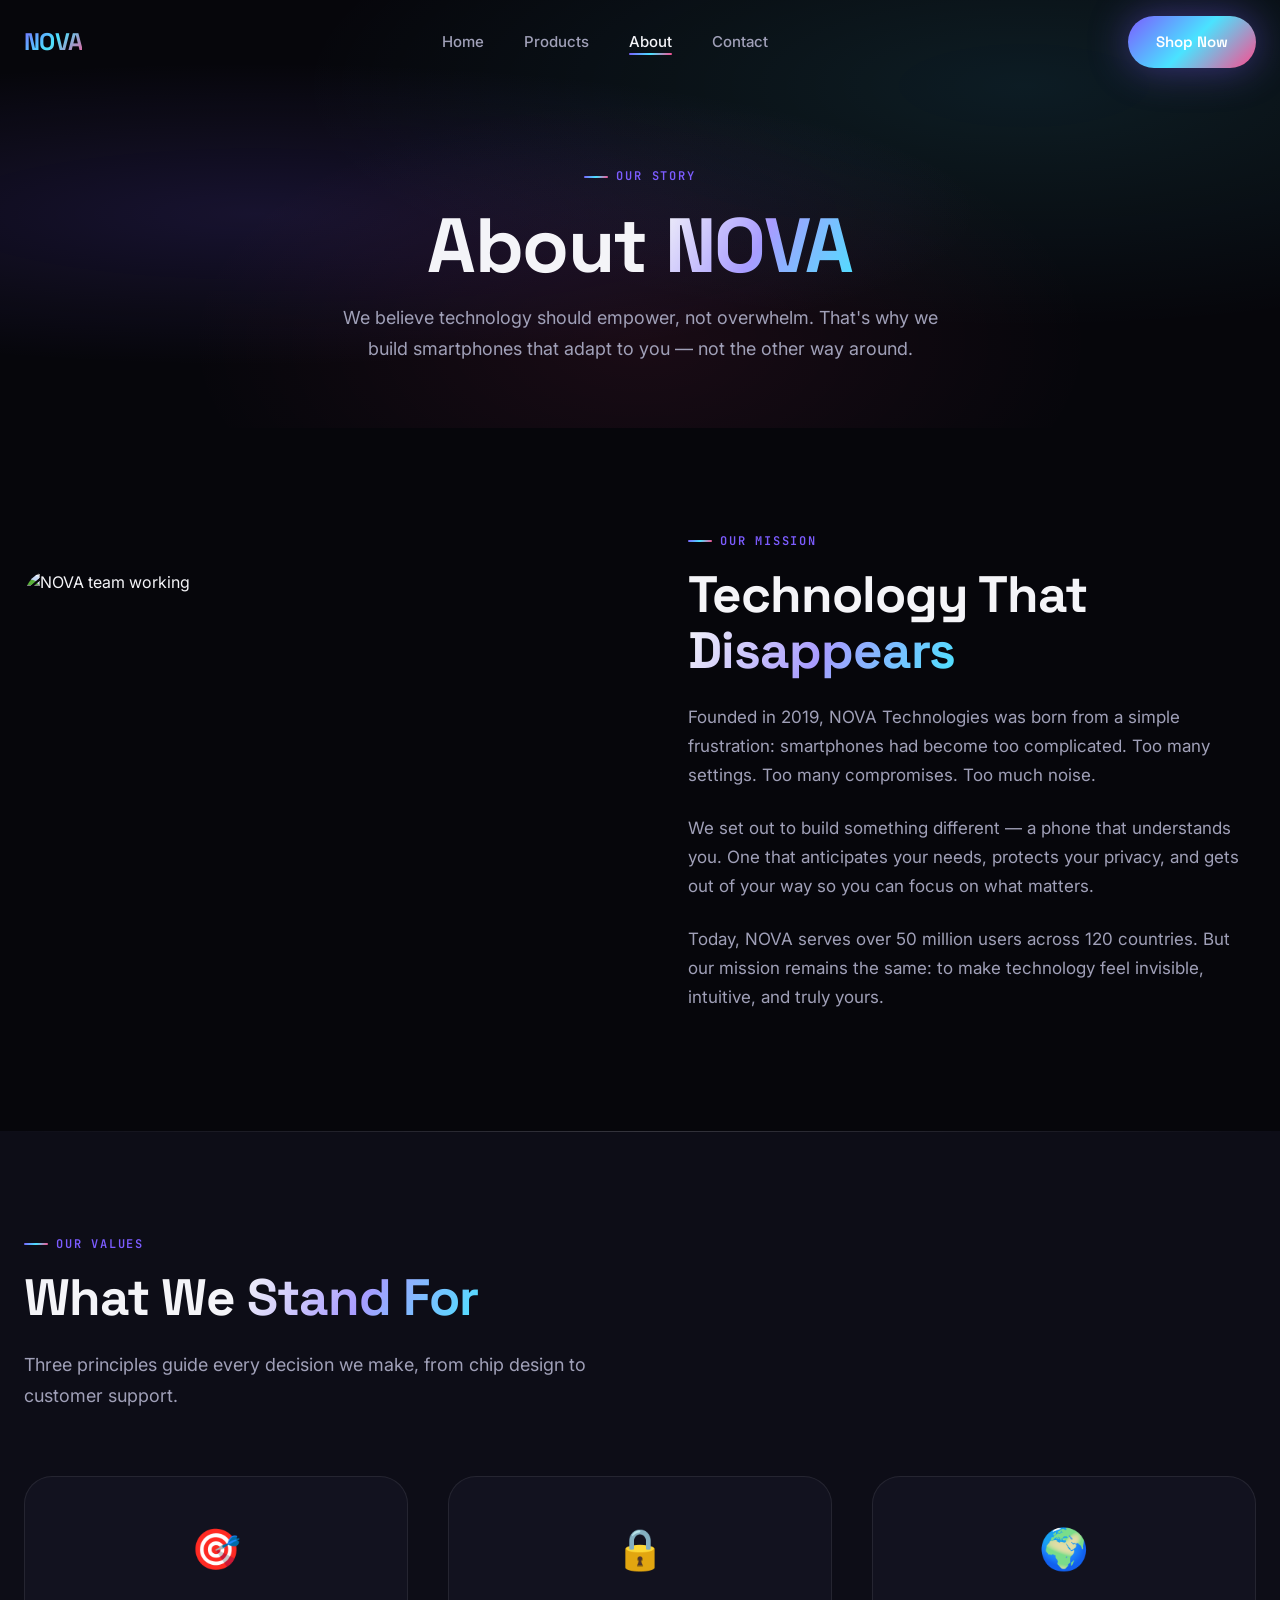
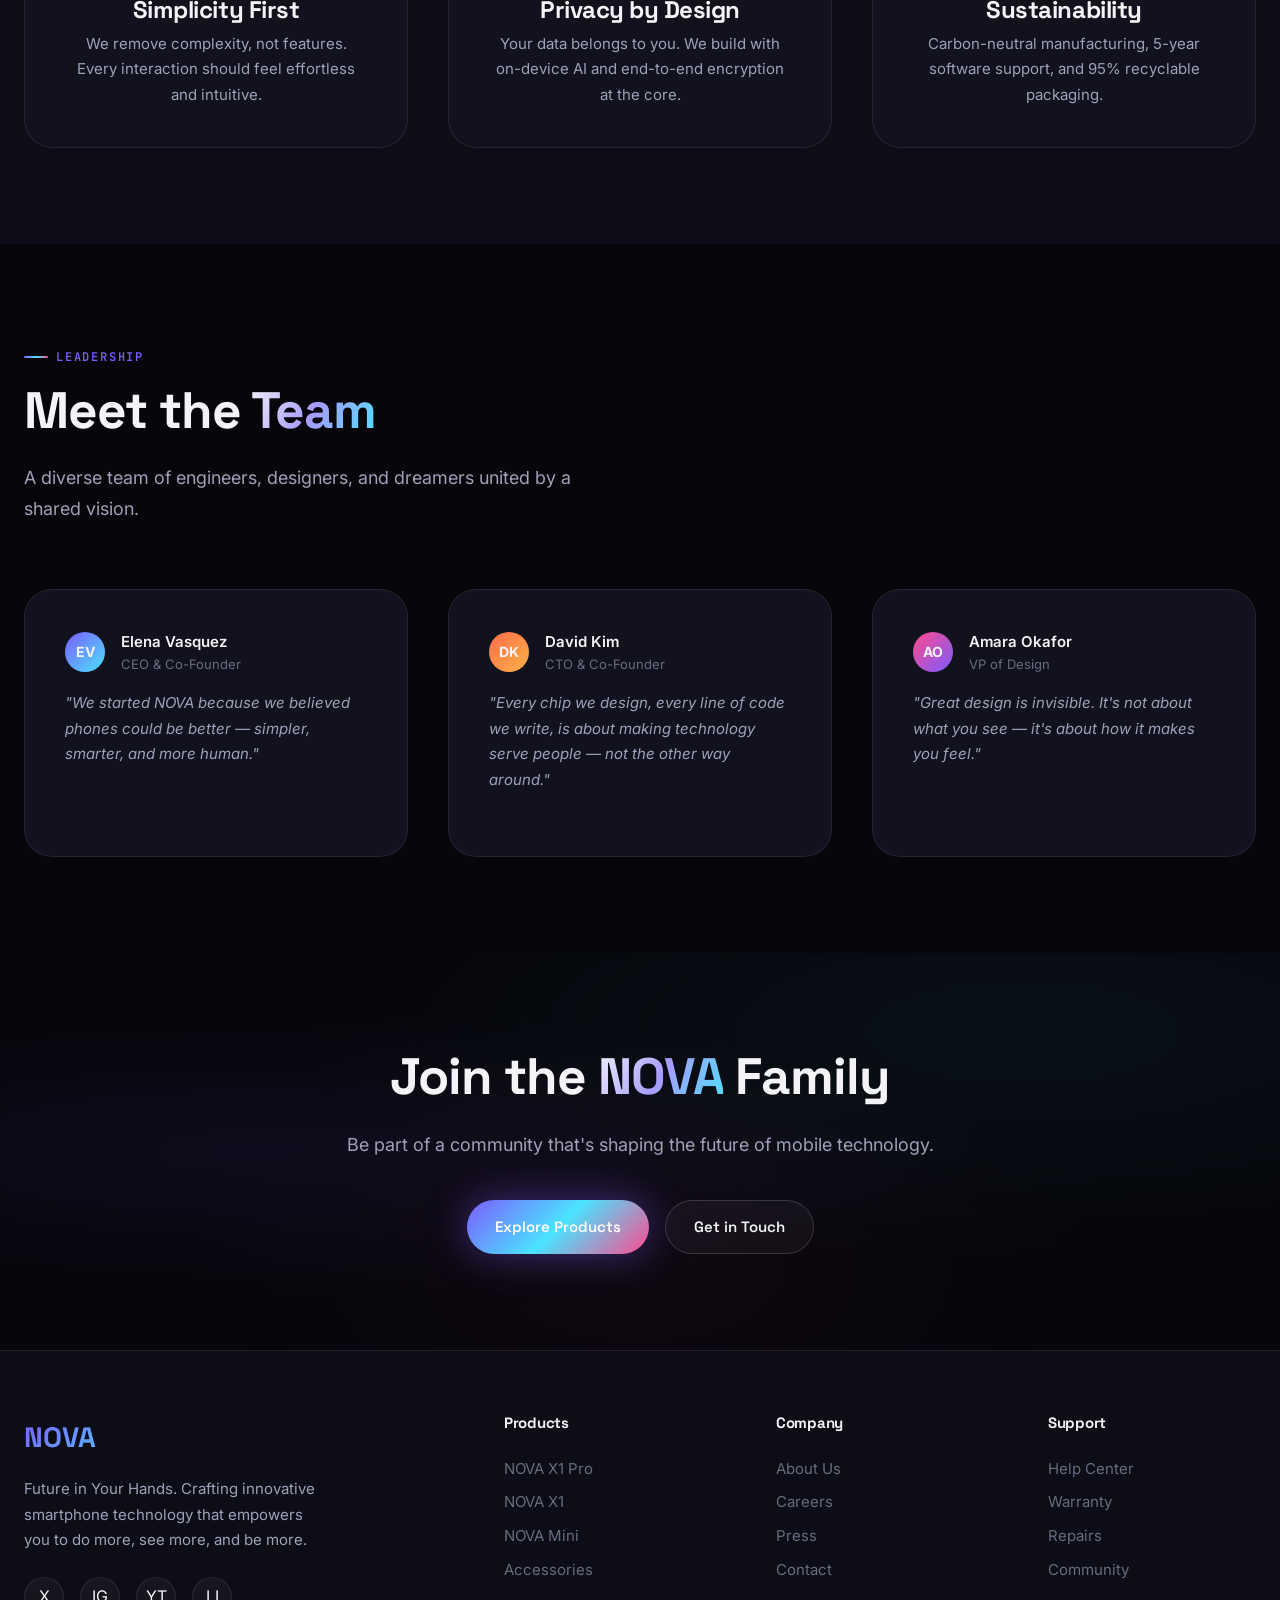
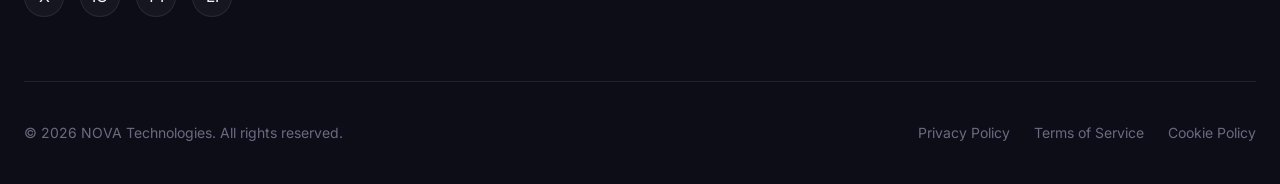
==== commit 3b1a5b54: "Replace CSS mockups with real Unsplash smartphone images across all pages" ====
--- a/about.html
+++ b/about.html
@@ -7,6 +7,7 @@
   <meta name="description" content="Learn about NOVA Technologies — our mission, values, and the team shaping the future of mobile technology.">
   <link rel="preconnect" href="https://fonts.googleapis.com">
   <link rel="preconnect" href="https://fonts.gstatic.com" crossorigin>
+  <link rel="preconnect" href="https://images.unsplash.com">
   <link href="https://fonts.googleapis.com/css2?family=Space+Grotesk:wght@400;500;600;700&family=Inter:wght@400;500;600;700&family=JetBrains+Mono:wght@400;500;600&display=swap" rel="stylesheet">
   <link rel="stylesheet" href="assets/css/style.css">
 </head>
@@ -47,7 +48,9 @@
     <div class="container">
       <div class="about-grid">
         <div class="about-visual reveal">
-          <div class="about-image-placeholder">🚀</div>
+          <div class="about-image-placeholder">
+            <img src="https://images.unsplash.com/photo-1512941937669-90a1b58e7e9c?w=800&h=420&fit=crop&q=80" alt="NOVA team working" loading="lazy">
+          </div>
         </div>
         <div class="about-content">
           <div class="section-label reveal">Our Mission</div>
@@ -79,17 +82,17 @@
 
       <div class="values-grid">
         <div class="value-card reveal">
-          <div class="value-icon">🎯</div>
+          <div class="value-icon">&#x1F3AF;</div>
           <h4>Simplicity First</h4>
           <p>We remove complexity, not features. Every interaction should feel effortless and intuitive.</p>
         </div>
         <div class="value-card reveal reveal-delay-1">
-          <div class="value-icon">🔒</div>
+          <div class="value-icon">&#x1F512;</div>
           <h4>Privacy by Design</h4>
           <p>Your data belongs to you. We build with on-device AI and end-to-end encryption at the core.</p>
         </div>
         <div class="value-card reveal reveal-delay-2">
-          <div class="value-icon">🌍</div>
+          <div class="value-icon">&#x1F30D;</div>
           <h4>Sustainability</h4>
           <p>Carbon-neutral manufacturing, 5-year software support, and 95% recyclable packaging.</p>
         </div>
@@ -161,10 +164,10 @@
           <div class="footer-logo">NOVA</div>
           <p>Future in Your Hands. Crafting innovative smartphone technology that empowers you to do more, see more, and be more.</p>
           <div class="footer-social">
-            <a href="#" class="footer-social-link" aria-label="Twitter">𝕏</a>
-            <a href="#" class="footer-social-link" aria-label="Instagram">📷</a>
-            <a href="#" class="footer-social-link" aria-label="YouTube">▶</a>
-            <a href="#" class="footer-social-link" aria-label="LinkedIn">in</a>
+            <a href="#" class="footer-social-link" aria-label="Twitter">X</a>
+            <a href="#" class="footer-social-link" aria-label="Instagram">IG</a>
+            <a href="#" class="footer-social-link" aria-label="YouTube">YT</a>
+            <a href="#" class="footer-social-link" aria-label="LinkedIn">LI</a>
           </div>
         </div>
         <div class="footer-column">
--- a/assets/css/style.css
+++ b/assets/css/style.css
@@ -61,7 +61,7 @@
   --shadow-inset: inset 0 1px 0 rgba(255, 255, 255, 0.06);
 
   /* Transitions */
---ease-out-expo: cubic-bezier(0.16, 1, 0.3, 1);
+  --ease-out-expo: cubic-bezier(0.16, 1, 0.3, 1);
   --ease-out-back: cubic-bezier(0.34, 1.56, 0.64, 1);
   --duration-fast: 0.2s;
   --duration-normal: 0.4s;
@@ -471,92 +471,30 @@
   animation: fadeIn 1s var(--ease-out-expo) 0.5s both;
 }
 
-/* Phone Mockup */
+/* Phone Mockup with Real Image */
 .phone-mockup {
   position: relative;
-  width: 280px;
-  height: 560px;
-  background: linear-gradient(145deg, #1a1a2e, #0f0f1a);
-  border-radius: 40px;
-  border: 2px solid rgba(255, 255, 255, 0.1);
+  width: 320px;
+  height: 620px;
+  border-radius: 44px;
+  overflow: hidden;
   box-shadow:
     0 50px 100px rgba(0, 0, 0, 0.6),
     0 0 80px rgba(124, 92, 255, 0.15),
     inset 0 1px 0 rgba(255, 255, 255, 0.1);
-  overflow: hidden;
   animation: phoneFloat 6s ease-in-out infinite;
-}
-
-.phone-mockup::before {
-  content: '';
-  position: absolute;
-  top: 12px;
-  left: 50%;
-  transform: translateX(-50%);
-  width: 100px;
-  height: 28px;
-  background: #000;
-  border-radius: var(--radius-full);
-  z-index: 2;
-}
-
-.phone-screen {
-  position: absolute;
-  inset: 8px;
-  border-radius: 32px;
-  background: linear-gradient(180deg, #1a1040 0%, #0d0d1f 100%);
-  overflow: hidden;
-  display: flex;
-  flex-direction: column;
-  align-items: center;
-  justify-content: center;
-  gap: var(--space-md);
-}
-
-.phone-screen-content {
-  text-align: center;
-  padding: var(--space-md);
-}
-
-.phone-screen-time {
-  font-family: var(--font-display);
-  font-size: 3.5rem;
-  font-weight: 700;
-  background: var(--gradient-hero);
-  -webkit-background-clip: text;
-  -webkit-text-fill-color: transparent;
-  background-clip: text;
-}
-
-.phone-screen-date {
-  font-size: 0.875rem;
-  color: var(--color-text-muted);
-  margin-top: var(--space-xs);
-}
-
-.phone-screen-icons {
-  display: grid;
-  grid-template-columns: repeat(4, 1fr);
-  gap: var(--space-sm);
-  margin-top: var(--space-lg);
-}
-
-.phone-icon {
-  width: 44px;
-  height: 44px;
-  border-radius: 12px;
-  display: flex;
-  align-items: center;
-  justify-content: center;
-  font-size: 1.25rem;
-  background: var(--color-surface-glass);
-  border: 1px solid var(--color-border);
-  transition: all var(--duration-fast);
-}
-
-.phone-icon:hover {
-  transform: scale(1.1);
-  border-color: var(--color-accent);
+  border: 3px solid rgba(255, 255, 255, 0.12);
+}
+
+.phone-mockup img {
+  width: 100%;
+  height: 100%;
+  object-fit: cover;
+  transition: transform 0.6s var(--ease-out-expo);
+}
+
+.phone-mockup:hover img {
+  transform: scale(1.05);
 }
 
 /* Floating Elements Around Phone */
@@ -574,6 +512,7 @@
   gap: 0.5rem;
   box-shadow: var(--shadow-md);
   animation: floatElement 4s ease-in-out infinite;
+  z-index: 2;
 }
 
 .float-element-1 {
@@ -683,37 +622,22 @@
 
 .product-card-image {
   width: 100%;
-  height: 240px;
+  height: 260px;
   border-radius: var(--radius-md);
   margin-bottom: var(--space-md);
-  display: flex;
-  align-items: center;
-  justify-content: center;
-  font-size: 4rem;
-  position: relative;
   overflow: hidden;
-}
-
-.product-card-image-inner {
-  width: 120px;
-  height: 240px;
-  border-radius: 24px;
-  border: 2px solid rgba(255, 255, 255, 0.15);
-  box-shadow: 0 20px 40px rgba(0, 0, 0, 0.4);
-  position: relative;
-  overflow: hidden;
-  transition: transform var(--duration-normal) var(--ease-out-expo);
-}
-
-.product-card:hover .product-card-image-inner {
-  transform: scale(1.05) rotate(-2deg);
-}
-
-.product-card-image-inner::after {
-  content: '';
-  position: absolute;
-  inset: 0;
-  background: linear-gradient(135deg, rgba(255,255,255,0.15) 0%, transparent 50%);
+  position: relative;
+}
+
+.product-card-image img {
+  width: 100%;
+  height: 100%;
+  object-fit: cover;
+  transition: transform 0.6s var(--ease-out-expo);
+}
+
+.product-card:hover .product-card-image img {
+  transform: scale(1.08);
 }
 
 .product-card-tag {
@@ -832,10 +756,10 @@
 }
 
 .showcase-phone {
-  width: 300px;
-  height: 600px;
-  border-radius: 44px;
-  border: 3px solid rgba(255, 255, 255, 0.1);
+  width: 320px;
+  height: 640px;
+  border-radius: 48px;
+  border: 3px solid rgba(255, 255, 255, 0.12);
   background: linear-gradient(145deg, #1a1a2e, #0f0f1a);
   box-shadow: 0 60px 120px rgba(0, 0, 0, 0.6), 0 0 100px rgba(124, 92, 255, 0.2);
   position: relative;
@@ -843,69 +767,10 @@
   animation: phoneFloat 8s ease-in-out infinite;
 }
 
-.showcase-phone-screen {
-  position: absolute;
-  inset: 10px;
-  border-radius: 34px;
-  overflow: hidden;
-  display: flex;
-  flex-direction: column;
-}
-
-.showcase-camera-feed {
-  flex: 1;
-  background: linear-gradient(180deg, #1a1040, #0d0d1f);
-  display: flex;
-  align-items: center;
-  justify-content: center;
-  position: relative;
-}
-
-.showcase-camera-feed::after {
-  content: '';
-  position: absolute;
-  inset: 0;
-  background:
-    radial-gradient(circle at 30% 40%, rgba(124, 92, 255, 0.3) 0%, transparent 40%),
-    radial-gradient(circle at 70% 60%, rgba(74, 227, 255, 0.2) 0%, transparent 40%);
-}
-
-.showcase-camera-icon {
-  font-size: 4rem;
-  z-index: 1;
-}
-
-.showcase-controls {
-  padding: var(--space-md);
-  display: flex;
-  justify-content: center;
-  gap: var(--space-md);
-  background: rgba(0, 0, 0, 0.5);
-  backdrop-filter: blur(10px);
-}
-
-.showcase-control-btn {
-  width: 48px;
-  height: 48px;
-  border-radius: 50%;
-  border: 2px solid rgba(255, 255, 255, 0.2);
-  background: var(--color-surface-glass);
-  display: flex;
-  align-items: center;
-  justify-content: center;
-  font-size: 1.25rem;
-  cursor: pointer;
-  transition: all var(--duration-fast);
-}
-
-.showcase-control-btn:hover {
-  border-color: var(--color-accent);
-  background: var(--color-accent-glow);
-}
-
-.showcase-control-btn.active {
-  background: var(--gradient-hero);
-  border-color: transparent;
+.showcase-phone img {
+  width: 100%;
+  height: 100%;
+  object-fit: cover;
 }
 
 .showcase-content h2 {
@@ -1248,10 +1113,10 @@
 }
 
 .product-detail-phone {
-  width: 320px;
-  height: 640px;
-  border-radius: 48px;
-  border: 3px solid rgba(255, 255, 255, 0.1);
+  width: 340px;
+  height: 680px;
+  border-radius: 52px;
+  border: 3px solid rgba(255, 255, 255, 0.12);
   background: linear-gradient(145deg, #1a1a2e, #0f0f1a);
   box-shadow: 0 80px 160px rgba(0, 0, 0, 0.6), 0 0 120px rgba(124, 92, 255, 0.2);
   position: relative;
@@ -1259,17 +1124,10 @@
   animation: phoneFloat 8s ease-in-out infinite;
 }
 
-.product-detail-screen {
-  position: absolute;
-  inset: 12px;
-  border-radius: 36px;
-  overflow: hidden;
-  background: linear-gradient(180deg, #1a1040 0%, #0d0d1f 100%);
-  display: flex;
-  flex-direction: column;
-  align-items: center;
-  justify-content: center;
-  gap: var(--space-md);
+.product-detail-phone img {
+  width: 100%;
+  height: 100%;
+  object-fit: cover;
 }
 
 .product-detail-info h1 {
@@ -1387,23 +1245,16 @@
 
 .about-image-placeholder {
   width: 100%;
-  height: 400px;
+  height: 420px;
   border-radius: var(--radius-lg);
-  background: var(--gradient-mesh);
-  border: 1px solid var(--color-border);
-  display: flex;
-  align-items: center;
-  justify-content: center;
-  font-size: 5rem;
-  position: relative;
   overflow: hidden;
-}
-
-.about-image-placeholder::after {
-  content: '';
-  position: absolute;
-  inset: 0;
-  background: linear-gradient(135deg, rgba(124, 92, 255, 0.2), transparent);
+  position: relative;
+}
+
+.about-image-placeholder img {
+  width: 100%;
+  height: 100%;
+  object-fit: cover;
 }
 
 .about-content h2 {
@@ -1652,8 +1503,8 @@
   }
 
   .phone-mockup {
-    width: 220px;
-    height: 440px;
+    width: 240px;
+    height: 480px;
   }
 
   .products-grid {
@@ -1749,38 +1600,11 @@
   .product-specs {
     grid-template-columns: 1fr;
   }
-}
-
-/* ---------- Toast Notifications ---------- */
-.toast {
-  position: fixed;
-  bottom: 2rem;
-  right: 2rem;
-  padding: 1rem 1.5rem;
-  background: var(--color-surface);
-  border: 1px solid var(--color-border-strong);
-  border-radius: var(--radius-md);
-  color: var(--color-text-primary);
-  font-size: 0.9375rem;
-  font-weight: 500;
-  box-shadow: var(--shadow-lg);
-  z-index: 9999;
-  transform: translateY(100px);
-  opacity: 0;
-  transition: all 0.4s var(--ease-out-expo);
-}
-
-.toast.show {
-  transform: translateY(0);
-  opacity: 1;
-}
-
-.toast-success {
-  border-color: #4ade80;
-}
-
-.toast-error {
-  border-color: #ef4444;
+
+  .showcase-phone {
+    width: 260px;
+    height: 520px;
+  }
 }
 
 /* ---------- Reduced Motion ---------- */
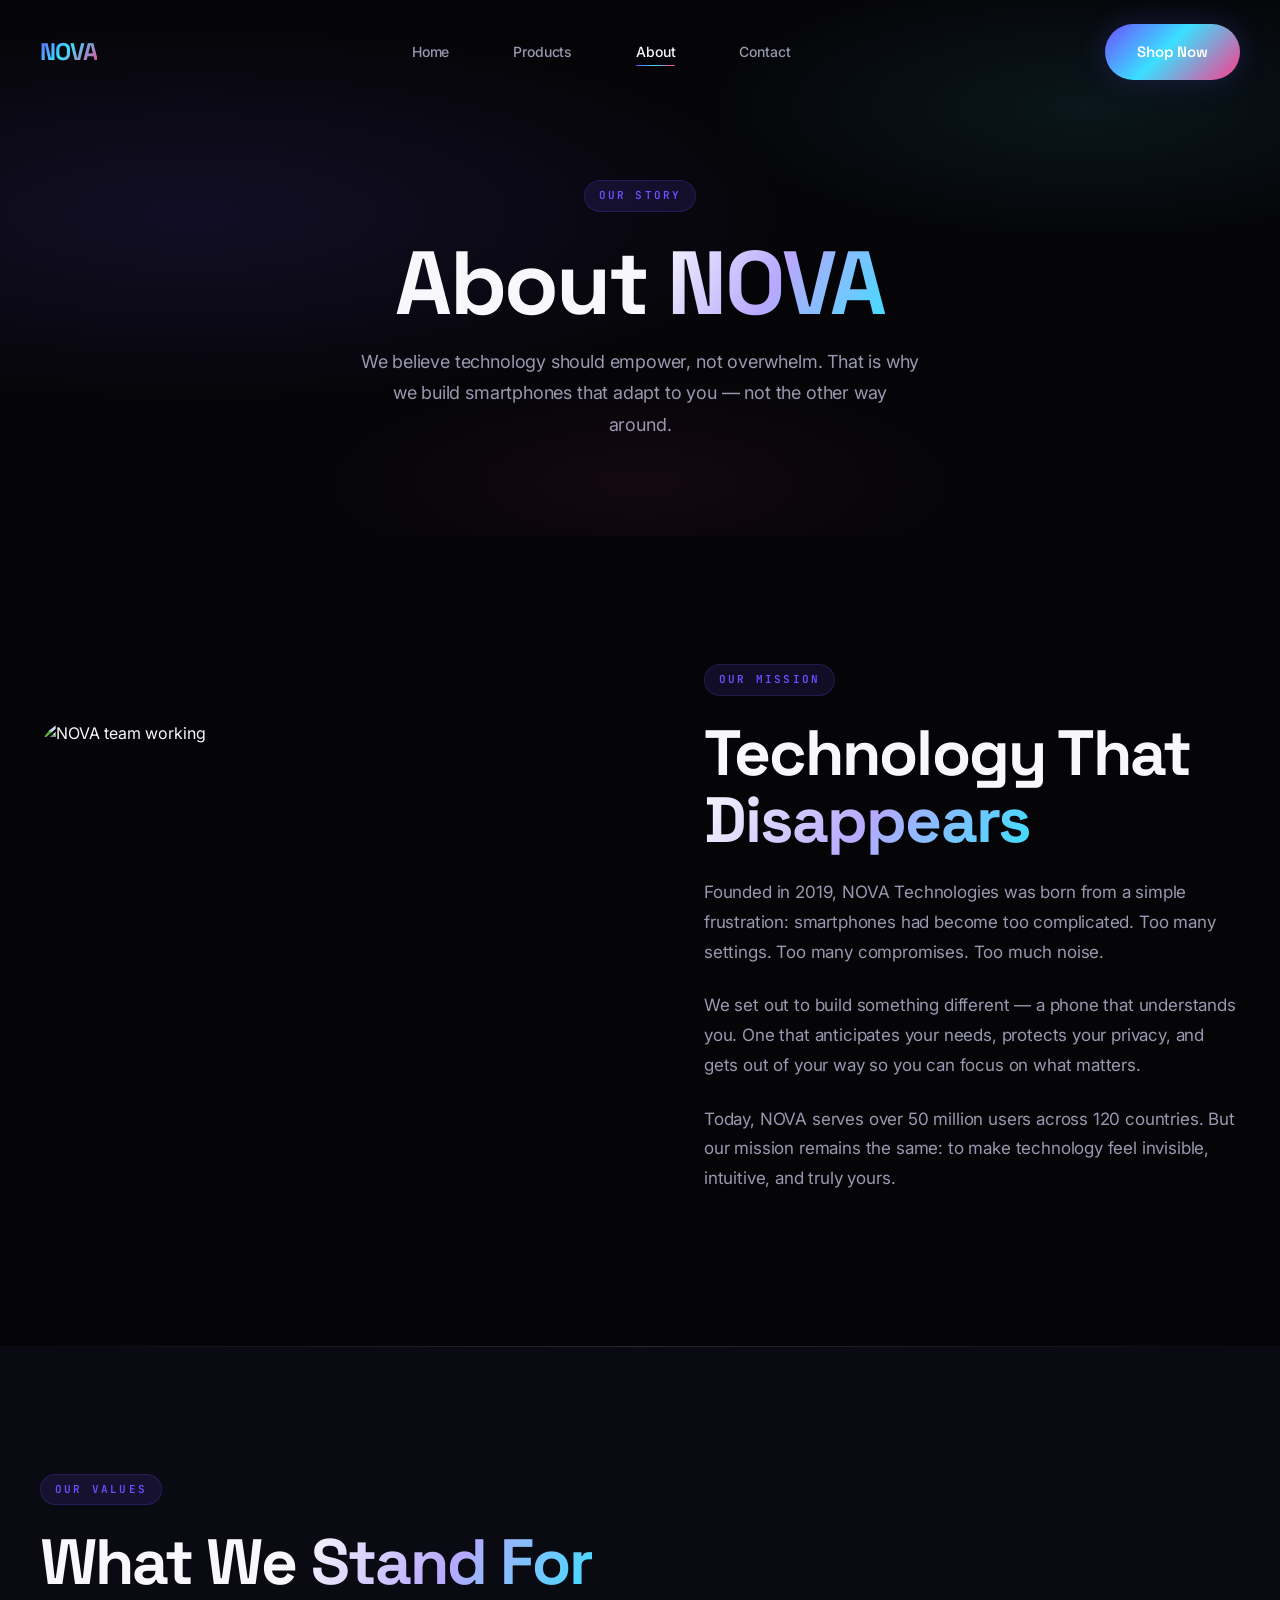
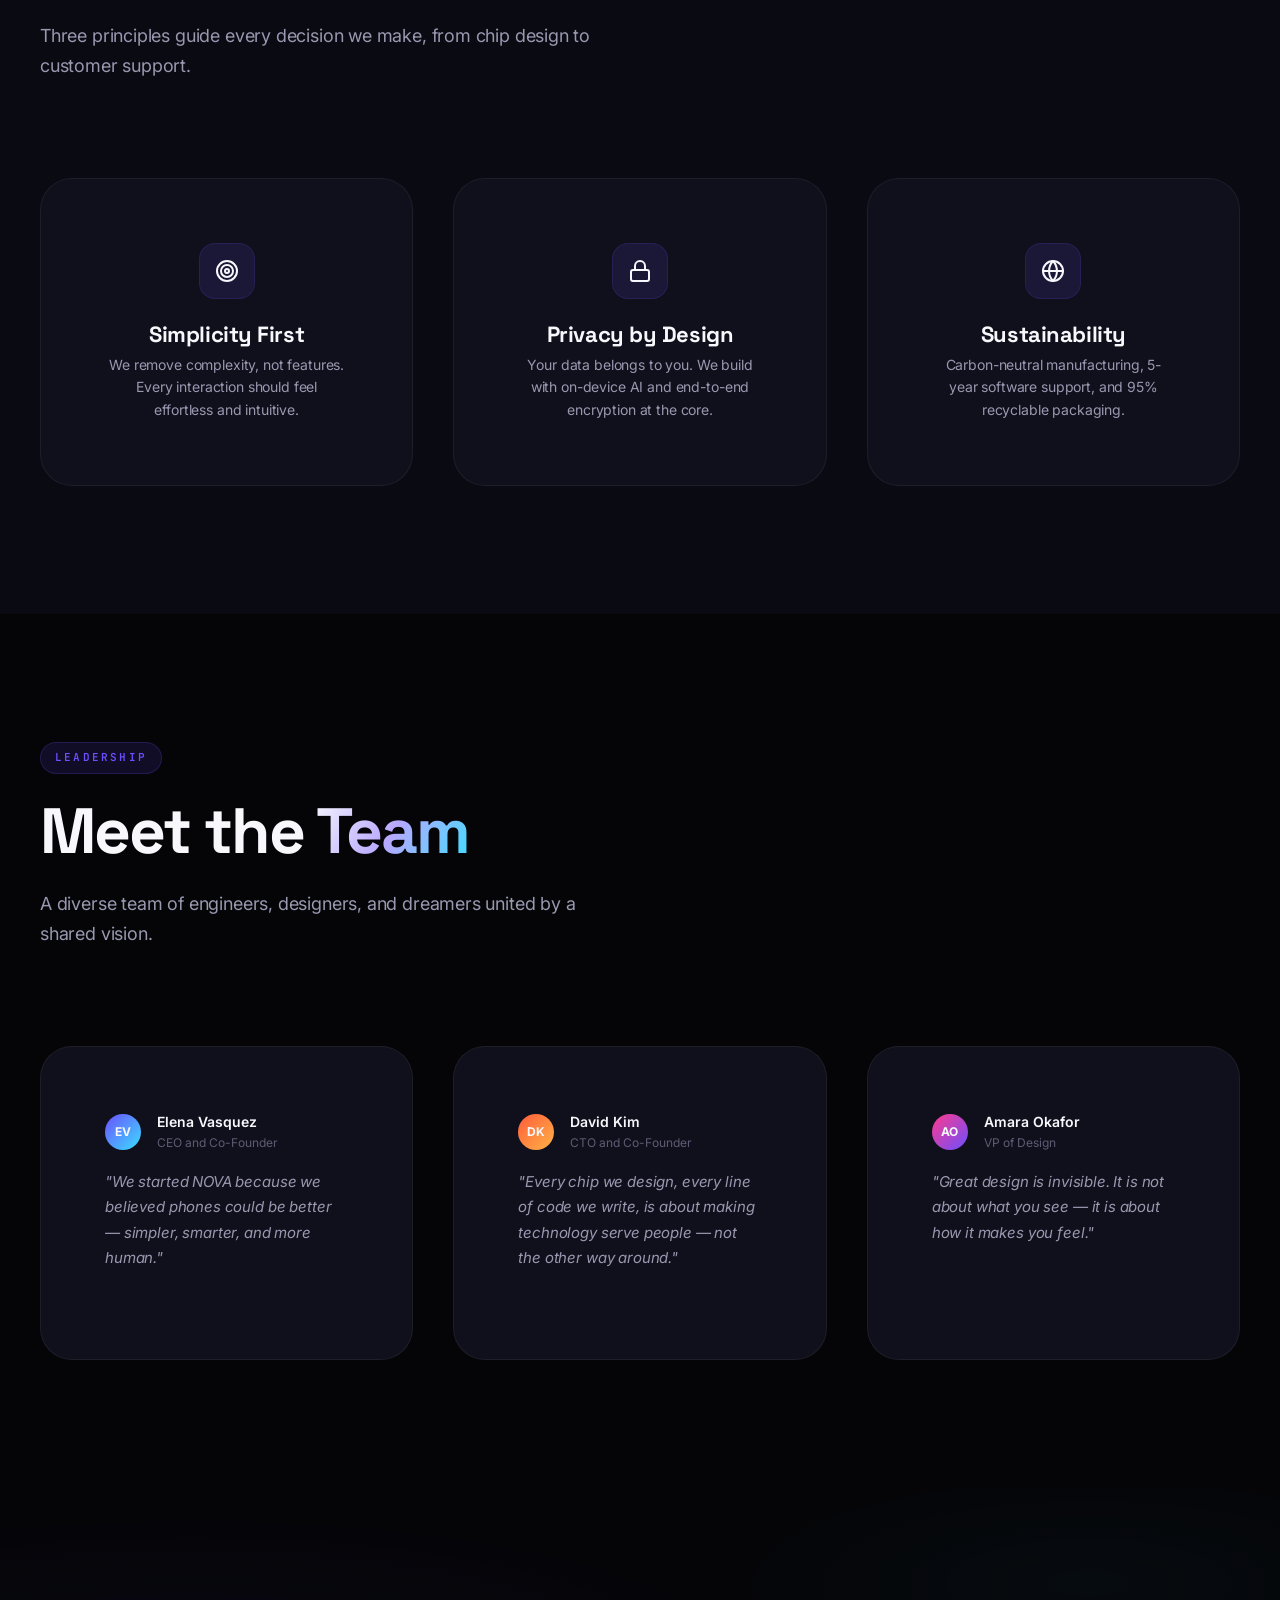
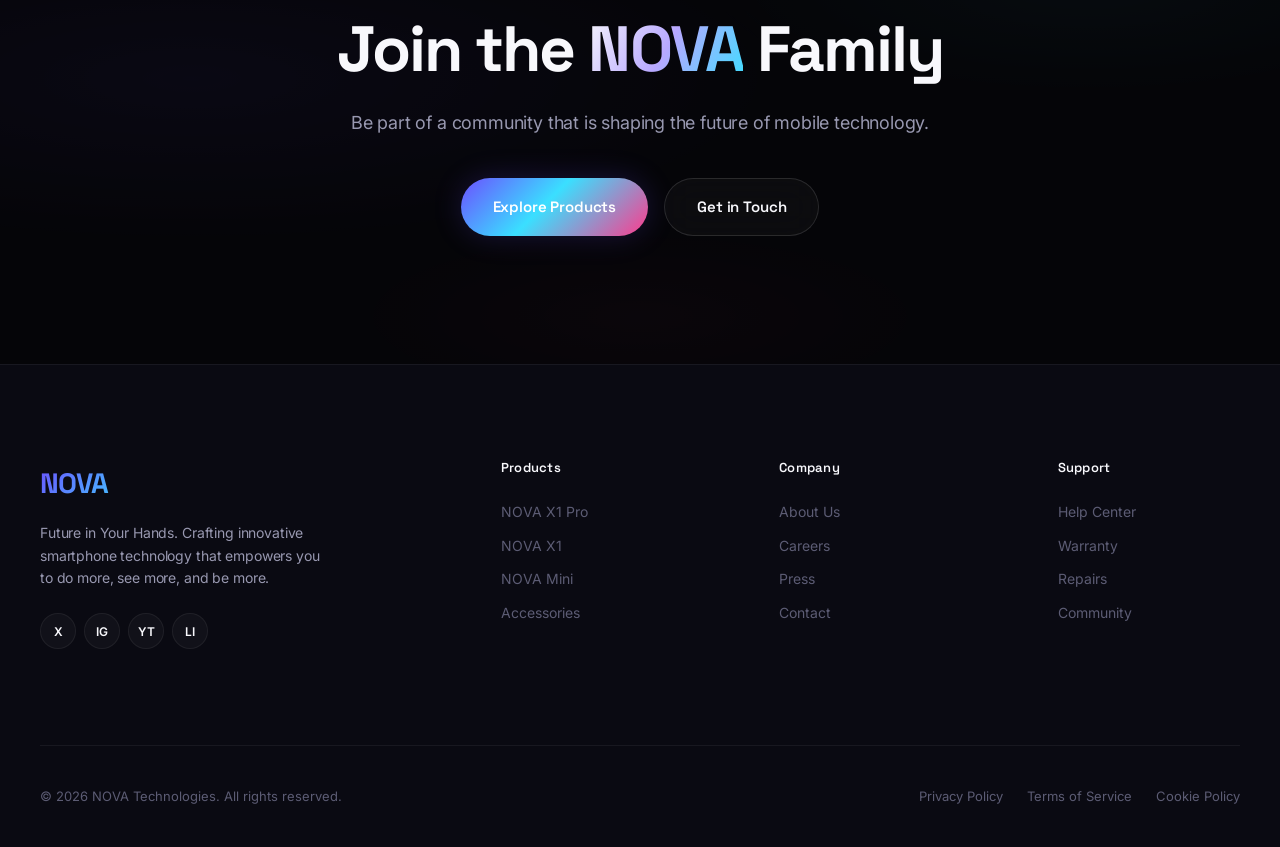
==== commit e6942518: "Redesign: enterprise-grade aesthetic with refined typography, sophisticated animations, SVG icons, a" ====
--- a/about.html
+++ b/about.html
@@ -39,7 +39,7 @@
     <div class="container page-hero-content">
       <div class="section-label" style="justify-content: center;">Our Story</div>
       <h1>About <span class="text-gradient">NOVA</span></h1>
-      <p>We believe technology should empower, not overwhelm. That's why we build smartphones that adapt to you — not the other way around.</p>
+      <p>We believe technology should empower, not overwhelm. That is why we build smartphones that adapt to you — not the other way around.</p>
     </div>
   </section>
 
@@ -49,7 +49,7 @@
       <div class="about-grid">
         <div class="about-visual reveal">
           <div class="about-image-placeholder">
-            <img src="https://images.unsplash.com/photo-1512941937669-90a1b58e7e9c?w=800&h=420&fit=crop&q=80" alt="NOVA team working" loading="lazy">
+            <img src="https://images.unsplash.com/photo-1512941937669-90a1b58e7e9c?w=800&h=440&fit=crop&q=80" alt="NOVA team working" loading="lazy">
           </div>
         </div>
         <div class="about-content">
@@ -82,17 +82,23 @@
 
       <div class="values-grid">
         <div class="value-card reveal">
-          <div class="value-icon">&#x1F3AF;</div>
+          <div class="value-icon">
+            <svg width="24" height="24" viewBox="0 0 24 24" fill="none" stroke="currentColor" stroke-width="2" stroke-linecap="round" stroke-linejoin="round"><circle cx="12" cy="12" r="10"/><circle cx="12" cy="12" r="6"/><circle cx="12" cy="12" r="2"/></svg>
+          </div>
           <h4>Simplicity First</h4>
           <p>We remove complexity, not features. Every interaction should feel effortless and intuitive.</p>
         </div>
         <div class="value-card reveal reveal-delay-1">
-          <div class="value-icon">&#x1F512;</div>
+          <div class="value-icon">
+            <svg width="24" height="24" viewBox="0 0 24 24" fill="none" stroke="currentColor" stroke-width="2" stroke-linecap="round" stroke-linejoin="round"><rect x="3" y="11" width="18" height="11" rx="2" ry="2"/><path d="M7 11V7a5 5 0 0 1 10 0v4"/></svg>
+          </div>
           <h4>Privacy by Design</h4>
           <p>Your data belongs to you. We build with on-device AI and end-to-end encryption at the core.</p>
         </div>
         <div class="value-card reveal reveal-delay-2">
-          <div class="value-icon">&#x1F30D;</div>
+          <div class="value-icon">
+            <svg width="24" height="24" viewBox="0 0 24 24" fill="none" stroke="currentColor" stroke-width="2" stroke-linecap="round" stroke-linejoin="round"><circle cx="12" cy="12" r="10"/><path d="M2 12h20"/><path d="M12 2a15.3 15.3 0 0 1 4 10 15.3 15.3 0 0 1-4 10 15.3 15.3 0 0 1-4-10 15.3 15.3 0 0 1 4-10z"/></svg>
+          </div>
           <h4>Sustainability</h4>
           <p>Carbon-neutral manufacturing, 5-year software support, and 95% recyclable packaging.</p>
         </div>
@@ -110,33 +116,33 @@
       <div class="testimonials-grid">
         <div class="testimonial-card reveal">
           <div class="testimonial-author">
-            <div class="testimonial-avatar" style="background: linear-gradient(135deg, #7c5cff, #4ae3ff);">EV</div>
+            <div class="testimonial-avatar" style="background: linear-gradient(135deg, #6c4fff, #3adfff);">EV</div>
             <div class="testimonial-author-info">
               <span class="testimonial-author-name">Elena Vasquez</span>
-              <span class="testimonial-author-role">CEO & Co-Founder</span>
+              <span class="testimonial-author-role">CEO and Co-Founder</span>
             </div>
           </div>
           <p class="testimonial-text" style="margin-top: 1rem;">"We started NOVA because we believed phones could be better — simpler, smarter, and more human."</p>
         </div>
         <div class="testimonial-card reveal reveal-delay-1">
           <div class="testimonial-author">
-            <div class="testimonial-avatar" style="background: linear-gradient(135deg, #ff6b4a, #ffb347);">DK</div>
+            <div class="testimonial-avatar" style="background: linear-gradient(135deg, #ff5c3a, #ffb347);">DK</div>
             <div class="testimonial-author-info">
               <span class="testimonial-author-name">David Kim</span>
-              <span class="testimonial-author-role">CTO & Co-Founder</span>
+              <span class="testimonial-author-role">CTO and Co-Founder</span>
             </div>
           </div>
           <p class="testimonial-text" style="margin-top: 1rem;">"Every chip we design, every line of code we write, is about making technology serve people — not the other way around."</p>
         </div>
         <div class="testimonial-card reveal reveal-delay-2">
           <div class="testimonial-author">
-            <div class="testimonial-avatar" style="background: linear-gradient(135deg, #ff4a8d, #7c5cff);">AO</div>
+            <div class="testimonial-avatar" style="background: linear-gradient(135deg, #ff3a8c, #6c4fff);">AO</div>
             <div class="testimonial-author-info">
               <span class="testimonial-author-name">Amara Okafor</span>
               <span class="testimonial-author-role">VP of Design</span>
             </div>
           </div>
-          <p class="testimonial-text" style="margin-top: 1rem;">"Great design is invisible. It's not about what you see — it's about how it makes you feel."</p>
+          <p class="testimonial-text" style="margin-top: 1rem;">"Great design is invisible. It is not about what you see — it is about how it makes you feel."</p>
         </div>
       </div>
     </div>
@@ -147,7 +153,7 @@
     <div class="container">
       <div class="cta-content">
         <h2 class="reveal">Join the <span class="text-gradient">NOVA</span> Family</h2>
-        <p class="reveal reveal-delay-1">Be part of a community that's shaping the future of mobile technology.</p>
+        <p class="reveal reveal-delay-1">Be part of a community that is shaping the future of mobile technology.</p>
         <div class="cta-buttons reveal reveal-delay-2">
           <a href="products.html" class="btn btn-primary">Explore Products</a>
           <a href="contact.html" class="btn btn-secondary">Get in Touch</a>
--- a/assets/css/style.css
+++ b/assets/css/style.css
@@ -1,36 +1,41 @@
 /* ============================================
    NOVA — Smartphone Brand Website
-   Shared Stylesheet
+   Enterprise Design System v2.0
    ============================================ */
 
 /* ---------- Design Tokens ---------- */
 :root {
   /* Colors */
-  --color-bg: #06060b;
-  --color-bg-elevated: #0d0d17;
-  --color-surface: #12121f;
-  --color-surface-glass: rgba(255, 255, 255, 0.04);
-  --color-border: rgba(255, 255, 255, 0.08);
-  --color-border-strong: rgba(255, 255, 255, 0.16);
-
-  --color-text-primary: #f4f4f8;
-  --color-text-secondary: #a0a0b8;
-  --color-text-muted: #6a6a80;
-
-  --color-accent: #7c5cff;
-  --color-accent-glow: rgba(124, 92, 255, 0.45);
-  --color-accent-warm: #ff6b4a;
+  --color-bg: #050508;
+  --color-bg-elevated: #0a0a12;
+  --color-surface: #10101c;
+  --color-surface-2: #161628;
+  --color-surface-glass: rgba(255, 255, 255, 0.03);
+  --color-border: rgba(255, 255, 255, 0.06);
+  --color-border-strong: rgba(255, 255, 255, 0.12);
+
+  --color-text-primary: #f8f8fc;
+  --color-text-secondary: #9898b0;
+  --color-text-muted: #5c5c74;
+
+  --color-accent: #6c4fff;
+  --color-accent-soft: rgba(108, 79, 255, 0.12);
+  --color-accent-glow: rgba(108, 79, 255, 0.35);
+  --color-accent-warm: #ff5c3a;
   --color-accent-gold: #ffb347;
-  --color-accent-cyan: #4ae3ff;
-  --color-accent-pink: #ff4a8d;
-
-  --gradient-hero: linear-gradient(135deg, #7c5cff 0%, #4ae3ff 50%, #ff4a8d 100%);
-  --gradient-warm: linear-gradient(135deg, #ff6b4a 0%, #ffb347 100%);
-  --gradient-cool: linear-gradient(135deg, #4ae3ff 0%, #7c5cff 100%);
-  --gradient-text: linear-gradient(120deg, #f4f4f8 0%, #a89cff 50%, #4ae3ff 100%);
-  --gradient-mesh: radial-gradient(ellipse at 20% 50%, rgba(124, 92, 255, 0.15) 0%, transparent 50%),
-                   radial-gradient(ellipse at 80% 20%, rgba(74, 227, 255, 0.1) 0%, transparent 50%),
-                   radial-gradient(ellipse at 50% 80%, rgba(255, 74, 141, 0.08) 0%, transparent 50%);
+  --color-accent-cyan: #3adfff;
+  --color-accent-pink: #ff3a8c;
+  --color-accent-green: #3aff8c;
+
+  --gradient-hero: linear-gradient(135deg, #6c4fff 0%, #3adfff 45%, #ff3a8c 100%);
+  --gradient-warm: linear-gradient(135deg, #ff5c3a 0%, #ffb347 100%);
+  --gradient-cool: linear-gradient(135deg, #3adfff 0%, #6c4fff 100%);
+  --gradient-text: linear-gradient(120deg, #f8f8fc 0%, #b8a8ff 50%, #3adfff 100%);
+  --gradient-mesh: radial-gradient(ellipse 80% 60% at 15% 40%, rgba(108, 79, 255, 0.12) 0%, transparent 60%),
+                   radial-gradient(ellipse 60% 50% at 85% 20%, rgba(58, 223, 255, 0.08) 0%, transparent 50%),
+                   radial-gradient(ellipse 50% 40% at 50% 90%, rgba(255, 58, 140, 0.06) 0%, transparent 50%);
+  --gradient-overlay: linear-gradient(180deg, rgba(5, 5, 8, 0) 0%, rgba(5, 5, 8, 0.4) 50%, rgba(5, 5, 8, 0.95) 100%);
+  --gradient-card: linear-gradient(145deg, rgba(255, 255, 255, 0.04) 0%, rgba(255, 255, 255, 0.01) 100%);
 
   /* Typography */
   --font-display: 'Space Grotesk', sans-serif;
@@ -44,28 +49,32 @@
   --space-lg: 2.5rem;
   --space-xl: 4rem;
   --space-2xl: 6rem;
+  --space-3xl: 8rem;
 
   /* Border Radius */
-  --radius-sm: 12px;
-  --radius-md: 20px;
-  --radius-lg: 28px;
-  --radius-xl: 36px;
+  --radius-sm: 8px;
+  --radius-md: 16px;
+  --radius-lg: 24px;
+  --radius-xl: 32px;
   --radius-full: 9999px;
 
   /* Shadows */
-  --shadow-sm: 0 2px 8px rgba(0, 0, 0, 0.3);
-  --shadow-md: 0 8px 32px rgba(0, 0, 0, 0.4);
-  --shadow-lg: 0 16px 64px rgba(0, 0, 0, 0.5);
-  --shadow-glow: 0 0 40px var(--color-accent-glow);
-  --shadow-glow-warm: 0 0 40px rgba(255, 107, 74, 0.35);
-  --shadow-inset: inset 0 1px 0 rgba(255, 255, 255, 0.06);
+  --shadow-sm: 0 1px 3px rgba(0, 0, 0, 0.2);
+  --shadow-md: 0 4px 16px rgba(0, 0, 0, 0.3);
+  --shadow-lg: 0 8px 40px rgba(0, 0, 0, 0.4);
+  --shadow-xl: 0 16px 64px rgba(0, 0, 0, 0.5);
+  --shadow-glow: 0 0 60px var(--color-accent-glow);
+  --shadow-glow-sm: 0 0 30px rgba(108, 79, 255, 0.2);
+  --shadow-inset: inset 0 1px 0 rgba(255, 255, 255, 0.04);
 
   /* Transitions */
   --ease-out-expo: cubic-bezier(0.16, 1, 0.3, 1);
   --ease-out-back: cubic-bezier(0.34, 1.56, 0.64, 1);
-  --duration-fast: 0.2s;
-  --duration-normal: 0.4s;
-  --duration-slow: 0.8s;
+  --ease-in-out: cubic-bezier(0.65, 0, 0.35, 1);
+  --duration-fast: 0.15s;
+  --duration-normal: 0.3s;
+  --duration-slow: 0.6s;
+  --duration-slower: 1s;
 }
 
 /* ---------- Reset & Base ---------- */
@@ -82,6 +91,7 @@
   font-size: 16px;
   -webkit-font-smoothing: antialiased;
   -moz-osx-font-smoothing: grayscale;
+  text-rendering: optimizeLegibility;
 }
 
 body {
@@ -93,9 +103,8 @@
   min-height: 100vh;
 }
 
-/* Scrollbar */
 ::-webkit-scrollbar {
-  width: 6px;
+  width: 4px;
 }
 ::-webkit-scrollbar-track {
   background: var(--color-bg);
@@ -105,7 +114,6 @@
   border-radius: var(--radius-full);
 }
 
-/* Selection */
 ::selection {
   background: var(--color-accent);
   color: white;
@@ -115,19 +123,20 @@
 h1, h2, h3, h4, h5, h6 {
   font-family: var(--font-display);
   font-weight: 700;
-  line-height: 1.1;
-  letter-spacing: -0.02em;
-}
-
-h1 { font-size: clamp(2.5rem, 6vw, 5rem); }
-h2 { font-size: clamp(2rem, 4vw, 3.5rem); }
-h3 { font-size: clamp(1.5rem, 3vw, 2.25rem); }
-h4 { font-size: clamp(1.25rem, 2vw, 1.5rem); }
+  line-height: 1.05;
+  letter-spacing: -0.03em;
+}
+
+h1 { font-size: clamp(3rem, 7vw, 6.5rem); }
+h2 { font-size: clamp(2.25rem, 5vw, 4rem); }
+h3 { font-size: clamp(1.5rem, 3vw, 2.5rem); }
+h4 { font-size: clamp(1.125rem, 2vw, 1.375rem); }
 
 p {
   color: var(--color-text-secondary);
   font-size: 1.0625rem;
-  line-height: 1.7;
+  line-height: 1.75;
+  letter-spacing: -0.01em;
 }
 
 a {
@@ -143,13 +152,13 @@
 /* ---------- Utility Classes ---------- */
 .container {
   width: 100%;
-  max-width: 1280px;
+  max-width: 1320px;
   margin: 0 auto;
-  padding: 0 var(--space-md);
+  padding: 0 var(--space-lg);
 }
 
 .section {
-  padding: var(--space-2xl) 0;
+  padding: var(--space-3xl) 0;
   position: relative;
 }
 
@@ -158,19 +167,15 @@
   align-items: center;
   gap: var(--space-xs);
   font-family: var(--font-mono);
-  font-size: 0.75rem;
+  font-size: 0.6875rem;
   font-weight: 600;
-  letter-spacing: 0.15em;
+  letter-spacing: 0.2em;
   text-transform: uppercase;
   color: var(--color-accent);
-  margin-bottom: var(--space-sm);
-}
-
-.section-label::before {
-  content: '';
-  width: 24px;
-  height: 2px;
-  background: var(--gradient-hero);
+  margin-bottom: var(--space-md);
+  padding: 0.375rem 0.875rem;
+  background: var(--color-accent-soft);
+  border: 1px solid rgba(108, 79, 255, 0.2);
   border-radius: var(--radius-full);
 }
 
@@ -179,8 +184,9 @@
 }
 
 .section-subtitle {
-  max-width: 600px;
+  max-width: 580px;
   font-size: 1.125rem;
+  line-height: 1.7;
 }
 
 .text-gradient {
@@ -194,11 +200,13 @@
 .btn {
   display: inline-flex;
   align-items: center;
+  justify-content: center;
   gap: var(--space-xs);
-  padding: 0.875rem 1.75rem;
+  padding: 1rem 2rem;
   font-family: var(--font-display);
   font-size: 0.9375rem;
   font-weight: 600;
+  letter-spacing: -0.01em;
   border: none;
   border-radius: var(--radius-full);
   cursor: pointer;
@@ -211,41 +219,43 @@
 .btn-primary {
   background: var(--gradient-hero);
   color: white;
-  box-shadow: var(--shadow-glow);
+  box-shadow: var(--shadow-glow-sm);
+}
+
+.btn-primary::before {
+  content: '';
+  position: absolute;
+  inset: 0;
+  background: linear-gradient(135deg, rgba(255,255,255,0.2) 0%, transparent 50%);
+  opacity: 0;
+  transition: opacity var(--duration-fast);
 }
 
 .btn-primary:hover {
-  transform: translateY(-2px) scale(1.02);
-  box-shadow: 0 0 60px var(--color-accent-glow), var(--shadow-lg);
+  transform: translateY(-3px) scale(1.02);
+  box-shadow: var(--shadow-glow), var(--shadow-lg);
+}
+
+.btn-primary:hover::before {
+  opacity: 1;
 }
 
 .btn-primary:active {
-  transform: translateY(0) scale(0.98);
+  transform: translateY(-1px) scale(0.99);
 }
 
 .btn-secondary {
   background: var(--color-surface-glass);
   color: var(--color-text-primary);
   border: 1px solid var(--color-border-strong);
-  backdrop-filter: blur(12px);
+  backdrop-filter: blur(16px);
 }
 
 .btn-secondary:hover {
-  background: rgba(255, 255, 255, 0.08);
+  background: rgba(255, 255, 255, 0.06);
   border-color: var(--color-accent);
-  transform: translateY(-2px);
+  transform: translateY(-3px);
   box-shadow: var(--shadow-md);
-}
-
-.btn-ghost {
-  background: transparent;
-  color: var(--color-text-secondary);
-  border: 1px solid transparent;
-}
-
-.btn-ghost:hover {
-  color: var(--color-text-primary);
-  border-color: var(--color-border);
 }
 
 /* ---------- Navigation ---------- */
@@ -255,13 +265,13 @@
   left: 0;
   right: 0;
   z-index: 1000;
-  padding: var(--space-sm) 0;
+  padding: var(--space-md) 0;
   transition: all var(--duration-normal) var(--ease-out-expo);
 }
 
 .nav.scrolled {
-  background: rgba(6, 6, 11, 0.8);
-  backdrop-filter: blur(20px);
+  background: rgba(5, 5, 8, 0.85);
+  backdrop-filter: blur(24px) saturate(1.5);
   border-bottom: 1px solid var(--color-border);
   padding: 0.75rem 0;
 }
@@ -276,7 +286,7 @@
   font-family: var(--font-display);
   font-size: 1.5rem;
   font-weight: 700;
-  letter-spacing: -0.03em;
+  letter-spacing: -0.04em;
   background: var(--gradient-hero);
   -webkit-background-clip: text;
   -webkit-text-fill-color: transparent;
@@ -286,25 +296,26 @@
 .nav-links {
   display: flex;
   align-items: center;
-  gap: var(--space-lg);
+  gap: var(--space-xl);
   list-style: none;
 }
 
 .nav-link {
-  font-size: 0.9375rem;
+  font-size: 0.875rem;
   font-weight: 500;
   color: var(--color-text-secondary);
   transition: color var(--duration-fast);
   position: relative;
+  letter-spacing: -0.01em;
 }
 
 .nav-link::after {
   content: '';
   position: absolute;
-  bottom: -4px;
+  bottom: -6px;
   left: 0;
   width: 0;
-  height: 2px;
+  height: 1.5px;
   background: var(--gradient-hero);
   border-radius: var(--radius-full);
   transition: width var(--duration-normal) var(--ease-out-expo);
@@ -338,8 +349,8 @@
 
 .nav-toggle span {
   display: block;
-  width: 24px;
-  height: 2px;
+  width: 22px;
+  height: 1.5px;
   background: var(--color-text-primary);
   border-radius: var(--radius-full);
   transition: all var(--duration-normal) var(--ease-out-expo);
@@ -352,7 +363,7 @@
   align-items: center;
   position: relative;
   overflow: hidden;
-  padding-top: 80px;
+  padding-top: 100px;
 }
 
 .hero-bg {
@@ -365,44 +376,44 @@
 .hero-orb {
   position: absolute;
   border-radius: 50%;
-  filter: blur(80px);
-  opacity: 0.5;
-  animation: orbFloat 20s ease-in-out infinite;
+  filter: blur(100px);
+  opacity: 0.4;
+  animation: orbFloat 25s ease-in-out infinite;
 }
 
 .hero-orb-1 {
+  width: 600px;
+  height: 600px;
+  background: var(--color-accent);
+  top: -15%;
+  right: -10%;
+  animation-delay: 0s;
+}
+
+.hero-orb-2 {
   width: 500px;
   height: 500px;
-  background: var(--color-accent);
-  top: -10%;
-  right: -5%;
-  animation-delay: 0s;
-}
-
-.hero-orb-2 {
-  width: 400px;
-  height: 400px;
   background: var(--color-accent-cyan);
-  bottom: -10%;
-  left: -5%;
-  animation-delay: -7s;
+  bottom: -15%;
+  left: -10%;
+  animation-delay: -8s;
 }
 
 .hero-orb-3 {
-  width: 300px;
-  height: 300px;
+  width: 350px;
+  height: 350px;
   background: var(--color-accent-pink);
-  top: 40%;
-  left: 30%;
-  animation-delay: -14s;
+  top: 30%;
+  left: 40%;
+  animation-delay: -16s;
 }
 
 .hero-content {
   position: relative;
   z-index: 1;
   display: grid;
-  grid-template-columns: 1fr 1fr;
-  gap: var(--space-xl);
+  grid-template-columns: 1.1fr 0.9fr;
+  gap: var(--space-2xl);
   align-items: center;
 }
 
@@ -417,21 +428,21 @@
   font-size: 0.8125rem;
   font-weight: 500;
   color: var(--color-text-secondary);
-  margin-bottom: var(--space-md);
-  backdrop-filter: blur(8px);
+  margin-bottom: var(--space-lg);
+  backdrop-filter: blur(12px);
   animation: fadeInUp 0.8s var(--ease-out-expo) 0.2s both;
 }
 
 .hero-badge-dot {
-  width: 8px;
-  height: 8px;
-  background: #4ade80;
+  width: 6px;
+  height: 6px;
+  background: var(--color-accent-green);
   border-radius: 50%;
   animation: pulse 2s ease-in-out infinite;
 }
 
 .hero-title {
-  margin-bottom: var(--space-md);
+  margin-bottom: var(--space-lg);
   animation: fadeInUp 0.8s var(--ease-out-expo) 0.3s both;
 }
 
@@ -442,7 +453,7 @@
 
 .hero-title .line span {
   display: block;
-  animation: slideUp 0.8s var(--ease-out-expo) both;
+  animation: slideUp 0.9s var(--ease-out-expo) both;
 }
 
 .hero-title .line:nth-child(1) span { animation-delay: 0.4s; }
@@ -450,9 +461,10 @@
 .hero-title .line:nth-child(3) span { animation-delay: 0.6s; }
 
 .hero-description {
-  font-size: 1.125rem;
-  max-width: 480px;
-  margin-bottom: var(--space-lg);
+  font-size: 1.1875rem;
+  max-width: 500px;
+  margin-bottom: var(--space-xl);
+  line-height: 1.7;
   animation: fadeInUp 0.8s var(--ease-out-expo) 0.7s both;
 }
 
@@ -468,74 +480,75 @@
   display: flex;
   justify-content: center;
   align-items: center;
-  animation: fadeIn 1s var(--ease-out-expo) 0.5s both;
+  animation: fadeIn 1.2s var(--ease-out-expo) 0.5s both;
 }
 
 /* Phone Mockup with Real Image */
 .phone-mockup {
   position: relative;
-  width: 320px;
-  height: 620px;
-  border-radius: 44px;
+  width: 340px;
+  height: 660px;
+  border-radius: 48px;
   overflow: hidden;
   box-shadow:
-    0 50px 100px rgba(0, 0, 0, 0.6),
-    0 0 80px rgba(124, 92, 255, 0.15),
-    inset 0 1px 0 rgba(255, 255, 255, 0.1);
-  animation: phoneFloat 6s ease-in-out infinite;
-  border: 3px solid rgba(255, 255, 255, 0.12);
+    0 60px 120px rgba(0, 0, 0, 0.5),
+    0 0 100px rgba(108, 79, 255, 0.12),
+    inset 0 1px 0 rgba(255, 255, 255, 0.08);
+  animation: phoneFloat 7s ease-in-out infinite;
+  border: 2px solid rgba(255, 255, 255, 0.1);
 }
 
 .phone-mockup img {
   width: 100%;
   height: 100%;
   object-fit: cover;
-  transition: transform 0.6s var(--ease-out-expo);
+  transition: transform 0.8s var(--ease-out-expo);
 }
 
 .phone-mockup:hover img {
-  transform: scale(1.05);
+  transform: scale(1.04);
 }
 
 /* Floating Elements Around Phone */
 .float-element {
   position: absolute;
-  padding: 0.75rem 1.25rem;
-  background: var(--color-surface-glass);
-  border: 1px solid var(--color-border);
+  padding: 0.625rem 1.125rem;
+  background: rgba(16, 16, 28, 0.8);
+  border: 1px solid var(--color-border-strong);
   border-radius: var(--radius-md);
-  backdrop-filter: blur(12px);
-  font-size: 0.8125rem;
+  backdrop-filter: blur(16px);
+  font-size: 0.75rem;
   font-weight: 600;
   display: flex;
   align-items: center;
   gap: 0.5rem;
   box-shadow: var(--shadow-md);
-  animation: floatElement 4s ease-in-out infinite;
+  animation: floatElement 5s ease-in-out infinite;
   z-index: 2;
+  letter-spacing: -0.01em;
 }
 
 .float-element-1 {
-  top: 15%;
-  right: -10%;
+  top: 12%;
+  right: -8%;
   animation-delay: 0s;
 }
 
 .float-element-2 {
-  bottom: 20%;
-  left: -15%;
-  animation-delay: -1.5s;
+  bottom: 18%;
+  left: -12%;
+  animation-delay: -1.8s;
 }
 
 .float-element-3 {
-  top: 50%;
-  right: -20%;
-  animation-delay: -3s;
+  top: 48%;
+  right: -18%;
+  animation-delay: -3.5s;
 }
 
 /* ---------- Stats Bar ---------- */
 .stats-bar {
-  padding: var(--space-lg) 0;
+  padding: var(--space-xl) 0;
   border-top: 1px solid var(--color-border);
   border-bottom: 1px solid var(--color-border);
   background: var(--color-bg-elevated);
@@ -544,36 +557,40 @@
 .stats-grid {
   display: grid;
   grid-template-columns: repeat(4, 1fr);
-  gap: var(--space-lg);
+  gap: var(--space-xl);
 }
 
 .stat-item {
   text-align: center;
-  padding: var(--space-md);
-  border-radius: var(--radius-md);
+  padding: var(--space-lg);
+  border-radius: var(--radius-lg);
   transition: all var(--duration-normal) var(--ease-out-expo);
+  border: 1px solid transparent;
 }
 
 .stat-item:hover {
   background: var(--color-surface-glass);
+  border-color: var(--color-border);
   transform: translateY(-4px);
 }
 
 .stat-number {
   font-family: var(--font-display);
-  font-size: 2.5rem;
+  font-size: 3rem;
   font-weight: 700;
   background: var(--gradient-hero);
   -webkit-background-clip: text;
   -webkit-text-fill-color: transparent;
   background-clip: text;
   margin-bottom: 0.25rem;
+  letter-spacing: -0.03em;
 }
 
 .stat-label {
-  font-size: 0.875rem;
+  font-size: 0.8125rem;
   color: var(--color-text-muted);
   font-weight: 500;
+  letter-spacing: 0.02em;
 }
 
 /* ---------- Product Cards ---------- */
@@ -581,17 +598,17 @@
   display: grid;
   grid-template-columns: repeat(3, 1fr);
   gap: var(--space-lg);
-  margin-top: var(--space-xl);
+  margin-top: var(--space-2xl);
 }
 
 .product-card {
   position: relative;
   background: var(--color-surface);
   border: 1px solid var(--color-border);
-  border-radius: var(--radius-lg);
+  border-radius: var(--radius-xl);
   padding: var(--space-lg);
   overflow: hidden;
-  transition: all var(--duration-normal) var(--ease-out-expo);
+  transition: all var(--duration-slow) var(--ease-out-expo);
   cursor: pointer;
 }
 
@@ -599,16 +616,16 @@
   content: '';
   position: absolute;
   inset: 0;
-  background: var(--gradient-mesh);
+  background: var(--gradient-card);
   opacity: 0;
-  transition: opacity var(--duration-normal);
+  transition: opacity var(--duration-slow);
   z-index: 0;
 }
 
 .product-card:hover {
-  transform: translateY(-8px);
+  transform: translateY(-10px);
   border-color: var(--color-border-strong);
-  box-shadow: var(--shadow-lg);
+  box-shadow: var(--shadow-xl);
 }
 
 .product-card:hover::before {
@@ -622,8 +639,8 @@
 
 .product-card-image {
   width: 100%;
-  height: 260px;
-  border-radius: var(--radius-md);
+  height: 280px;
+  border-radius: var(--radius-lg);
   margin-bottom: var(--space-md);
   overflow: hidden;
   position: relative;
@@ -633,7 +650,7 @@
   width: 100%;
   height: 100%;
   object-fit: cover;
-  transition: transform 0.6s var(--ease-out-expo);
+  transition: transform 0.8s var(--ease-out-expo);
 }
 
 .product-card:hover .product-card-image img {
@@ -643,23 +660,27 @@
 .product-card-tag {
   display: inline-block;
   padding: 0.25rem 0.75rem;
-  background: var(--color-accent-glow);
+  background: var(--color-accent-soft);
   color: var(--color-accent);
-  font-size: 0.75rem;
+  font-size: 0.6875rem;
   font-weight: 600;
   border-radius: var(--radius-full);
   margin-bottom: var(--space-sm);
+  letter-spacing: 0.05em;
+  text-transform: uppercase;
 }
 
 .product-card-name {
   font-size: 1.375rem;
   margin-bottom: 0.5rem;
+  letter-spacing: -0.02em;
 }
 
 .product-card-desc {
   font-size: 0.9375rem;
   color: var(--color-text-muted);
   margin-bottom: var(--space-md);
+  line-height: 1.6;
 }
 
 .product-card-price {
@@ -667,10 +688,11 @@
   font-size: 1.5rem;
   font-weight: 700;
   color: var(--color-text-primary);
+  letter-spacing: -0.02em;
 }
 
 .product-card-price span {
-  font-size: 0.875rem;
+  font-size: 0.8125rem;
   color: var(--color-text-muted);
   font-weight: 400;
 }
@@ -696,44 +718,45 @@
   display: grid;
   grid-template-columns: repeat(2, 1fr);
   gap: var(--space-lg);
-  margin-top: var(--space-xl);
+  margin-top: var(--space-2xl);
 }
 
 .feature-card {
   display: flex;
   gap: var(--space-md);
-  padding: var(--space-lg);
+  padding: var(--space-xl);
   background: var(--color-surface);
   border: 1px solid var(--color-border);
-  border-radius: var(--radius-lg);
-  transition: all var(--duration-normal) var(--ease-out-expo);
+  border-radius: var(--radius-xl);
+  transition: all var(--duration-slow) var(--ease-out-expo);
 }
 
 .feature-card:hover {
   border-color: var(--color-accent);
-  box-shadow: var(--shadow-glow);
-  transform: translateY(-4px);
+  box-shadow: var(--shadow-glow-sm);
+  transform: translateY(-6px);
 }
 
 .feature-icon {
   flex-shrink: 0;
-  width: 56px;
-  height: 56px;
+  width: 52px;
+  height: 52px;
   border-radius: var(--radius-md);
   display: flex;
   align-items: center;
   justify-content: center;
-  font-size: 1.5rem;
-  background: var(--color-surface-glass);
-  border: 1px solid var(--color-border);
+  background: var(--color-accent-soft);
+  border: 1px solid rgba(108, 79, 255, 0.15);
 }
 
 .feature-card h4 {
   margin-bottom: 0.5rem;
+  letter-spacing: -0.02em;
 }
 
 .feature-card p {
   font-size: 0.9375rem;
+  line-height: 1.6;
 }
 
 /* ---------- Showcase Section ---------- */
@@ -745,7 +768,7 @@
 .showcase-wrapper {
   display: grid;
   grid-template-columns: 1fr 1fr;
-  gap: var(--space-xl);
+  gap: var(--space-3xl);
   align-items: center;
 }
 
@@ -756,15 +779,15 @@
 }
 
 .showcase-phone {
-  width: 320px;
-  height: 640px;
-  border-radius: 48px;
-  border: 3px solid rgba(255, 255, 255, 0.12);
+  width: 340px;
+  height: 680px;
+  border-radius: 52px;
+  border: 2px solid rgba(255, 255, 255, 0.1);
   background: linear-gradient(145deg, #1a1a2e, #0f0f1a);
-  box-shadow: 0 60px 120px rgba(0, 0, 0, 0.6), 0 0 100px rgba(124, 92, 255, 0.2);
+  box-shadow: 0 80px 160px rgba(0, 0, 0, 0.5), 0 0 120px rgba(108, 79, 255, 0.15);
   position: relative;
   overflow: hidden;
-  animation: phoneFloat 8s ease-in-out infinite;
+  animation: phoneFloat 9s ease-in-out infinite;
 }
 
 .showcase-phone img {
@@ -779,6 +802,7 @@
 
 .showcase-content p {
   margin-bottom: var(--space-lg);
+  font-size: 1.0625rem;
 }
 
 .showcase-specs {
@@ -797,9 +821,12 @@
 }
 
 .showcase-spec::before {
-  content: '✓';
-  color: var(--color-accent);
-  font-weight: 700;
+  content: '';
+  width: 6px;
+  height: 6px;
+  background: var(--color-accent);
+  border-radius: 50%;
+  flex-shrink: 0;
 }
 
 /* ---------- Color Picker ---------- */
@@ -810,35 +837,30 @@
 }
 
 .color-option {
-  width: 40px;
-  height: 40px;
+  width: 36px;
+  height: 36px;
   border-radius: 50%;
-  border: 3px solid transparent;
+  border: 2px solid transparent;
   cursor: pointer;
   transition: all var(--duration-fast);
   position: relative;
 }
 
 .color-option:hover {
-  transform: scale(1.15);
+  transform: scale(1.2);
 }
 
 .color-option.active {
   border-color: white;
-  box-shadow: 0 0 20px rgba(255, 255, 255, 0.3);
+  box-shadow: 0 0 20px rgba(255, 255, 255, 0.25);
 }
 
 .color-option.active::after {
-  content: '✓';
+  content: '';
   position: absolute;
-  inset: 0;
-  display: flex;
-  align-items: center;
-  justify-content: center;
-  color: white;
-  font-size: 0.875rem;
-  font-weight: 700;
-  text-shadow: 0 1px 2px rgba(0,0,0,0.5);
+  inset: 4px;
+  border-radius: 50%;
+  border: 2px solid rgba(255, 255, 255, 0.6);
 }
 
 /* ---------- Testimonials ---------- */
@@ -850,28 +872,28 @@
   display: grid;
   grid-template-columns: repeat(3, 1fr);
   gap: var(--space-lg);
-  margin-top: var(--space-xl);
+  margin-top: var(--space-2xl);
 }
 
 .testimonial-card {
   background: var(--color-surface);
   border: 1px solid var(--color-border);
-  border-radius: var(--radius-lg);
-  padding: var(--space-lg);
-  transition: all var(--duration-normal) var(--ease-out-expo);
+  border-radius: var(--radius-xl);
+  padding: var(--space-xl);
+  transition: all var(--duration-slow) var(--ease-out-expo);
 }
 
 .testimonial-card:hover {
-  transform: translateY(-4px);
-  box-shadow: var(--shadow-md);
+  transform: translateY(-6px);
+  box-shadow: var(--shadow-lg);
   border-color: var(--color-border-strong);
 }
 
 .testimonial-stars {
   color: var(--color-accent-gold);
-  font-size: 1rem;
+  font-size: 0.9375rem;
   margin-bottom: var(--space-sm);
-  letter-spacing: 2px;
+  letter-spacing: 3px;
 }
 
 .testimonial-text {
@@ -888,15 +910,15 @@
 }
 
 .testimonial-avatar {
-  width: 40px;
-  height: 40px;
+  width: 36px;
+  height: 36px;
   border-radius: 50%;
   background: var(--gradient-hero);
   display: flex;
   align-items: center;
   justify-content: center;
   font-weight: 700;
-  font-size: 0.875rem;
+  font-size: 0.75rem;
 }
 
 .testimonial-author-info {
@@ -906,11 +928,11 @@
 
 .testimonial-author-name {
   font-weight: 600;
-  font-size: 0.9375rem;
+  font-size: 0.875rem;
 }
 
 .testimonial-author-role {
-  font-size: 0.8125rem;
+  font-size: 0.75rem;
   color: var(--color-text-muted);
 }
 
@@ -926,13 +948,13 @@
   position: absolute;
   inset: 0;
   background: var(--gradient-mesh);
-  opacity: 0.5;
+  opacity: 0.4;
 }
 
 .cta-content {
   position: relative;
   z-index: 1;
-  max-width: 700px;
+  max-width: 680px;
   margin: 0 auto;
 }
 
@@ -956,18 +978,18 @@
 .footer {
   background: var(--color-bg-elevated);
   border-top: 1px solid var(--color-border);
-  padding: var(--space-xl) 0 var(--space-lg);
+  padding: var(--space-2xl) 0 var(--space-lg);
 }
 
 .footer-grid {
   display: grid;
   grid-template-columns: 2fr 1fr 1fr 1fr;
-  gap: var(--space-xl);
-  margin-bottom: var(--space-xl);
+  gap: var(--space-2xl);
+  margin-bottom: var(--space-2xl);
 }
 
 .footer-brand {
-  max-width: 300px;
+  max-width: 280px;
 }
 
 .footer-logo {
@@ -979,41 +1001,46 @@
   -webkit-text-fill-color: transparent;
   background-clip: text;
   margin-bottom: var(--space-sm);
+  letter-spacing: -0.03em;
 }
 
 .footer-brand p {
-  font-size: 0.9375rem;
+  font-size: 0.875rem;
   margin-bottom: var(--space-md);
+  line-height: 1.6;
 }
 
 .footer-social {
   display: flex;
-  gap: var(--space-sm);
+  gap: var(--space-xs);
 }
 
 .footer-social-link {
-  width: 40px;
-  height: 40px;
+  width: 36px;
+  height: 36px;
   border-radius: 50%;
   background: var(--color-surface-glass);
   border: 1px solid var(--color-border);
   display: flex;
   align-items: center;
   justify-content: center;
-  font-size: 1rem;
+  font-size: 0.75rem;
+  font-weight: 600;
   transition: all var(--duration-fast);
 }
 
 .footer-social-link:hover {
   background: var(--color-accent);
   border-color: var(--color-accent);
-  transform: translateY(-2px);
+  transform: translateY(-3px);
 }
 
 .footer-column h4 {
-  font-size: 0.9375rem;
+  font-size: 0.8125rem;
   margin-bottom: var(--space-md);
   color: var(--color-text-primary);
+  font-weight: 600;
+  letter-spacing: 0.02em;
 }
 
 .footer-links {
@@ -1024,7 +1051,7 @@
 }
 
 .footer-link {
-  font-size: 0.9375rem;
+  font-size: 0.875rem;
   color: var(--color-text-muted);
   transition: color var(--duration-fast);
 }
@@ -1044,7 +1071,7 @@
 }
 
 .footer-copyright {
-  font-size: 0.875rem;
+  font-size: 0.8125rem;
   color: var(--color-text-muted);
 }
 
@@ -1054,7 +1081,7 @@
 }
 
 .footer-legal-link {
-  font-size: 0.875rem;
+  font-size: 0.8125rem;
   color: var(--color-text-muted);
   transition: color var(--duration-fast);
 }
@@ -1065,7 +1092,7 @@
 
 /* ---------- Page Hero (Inner Pages) ---------- */
 .page-hero {
-  padding: 160px 0 var(--space-xl);
+  padding: 180px 0 var(--space-2xl);
   text-align: center;
   position: relative;
   overflow: hidden;
@@ -1089,20 +1116,20 @@
 }
 
 .page-hero p {
-  max-width: 600px;
+  max-width: 560px;
   margin: 0 auto;
   font-size: 1.125rem;
 }
 
 /* ---------- Product Detail ---------- */
 .product-detail {
-  padding: 140px 0 var(--space-2xl);
+  padding: 160px 0 var(--space-3xl);
 }
 
 .product-detail-grid {
   display: grid;
   grid-template-columns: 1fr 1fr;
-  gap: var(--space-2xl);
+  gap: var(--space-3xl);
   align-items: center;
 }
 
@@ -1113,15 +1140,15 @@
 }
 
 .product-detail-phone {
-  width: 340px;
-  height: 680px;
-  border-radius: 52px;
-  border: 3px solid rgba(255, 255, 255, 0.12);
+  width: 360px;
+  height: 720px;
+  border-radius: 56px;
+  border: 2px solid rgba(255, 255, 255, 0.1);
   background: linear-gradient(145deg, #1a1a2e, #0f0f1a);
-  box-shadow: 0 80px 160px rgba(0, 0, 0, 0.6), 0 0 120px rgba(124, 92, 255, 0.2);
+  box-shadow: 0 100px 200px rgba(0, 0, 0, 0.5), 0 0 140px rgba(108, 79, 255, 0.15);
   position: relative;
   overflow: hidden;
-  animation: phoneFloat 8s ease-in-out infinite;
+  animation: phoneFloat 9s ease-in-out infinite;
 }
 
 .product-detail-phone img {
@@ -1143,10 +1170,11 @@
   -webkit-text-fill-color: transparent;
   background-clip: text;
   margin-bottom: var(--space-md);
+  letter-spacing: -0.03em;
 }
 
 .product-detail-desc {
-  font-size: 1.125rem;
+  font-size: 1.0625rem;
   margin-bottom: var(--space-lg);
   line-height: 1.8;
 }
@@ -1166,14 +1194,16 @@
 }
 
 .product-spec-label {
-  font-size: 0.8125rem;
+  font-size: 0.75rem;
   color: var(--color-text-muted);
   margin-bottom: 0.25rem;
+  text-transform: uppercase;
+  letter-spacing: 0.05em;
 }
 
 .product-spec-value {
   font-family: var(--font-display);
-  font-size: 1.125rem;
+  font-size: 1.0625rem;
   font-weight: 600;
 }
 
@@ -1185,16 +1215,16 @@
 
 /* ---------- Specs Table ---------- */
 .specs-section {
-  padding: var(--space-2xl) 0;
+  padding: var(--space-3xl) 0;
   background: var(--color-bg-elevated);
 }
 
 .specs-table {
   width: 100%;
   border-collapse: collapse;
-  margin-top: var(--space-xl);
+  margin-top: var(--space-2xl);
   background: var(--color-surface);
-  border-radius: var(--radius-lg);
+  border-radius: var(--radius-xl);
   overflow: hidden;
   border: 1px solid var(--color-border);
 }
@@ -1213,14 +1243,14 @@
 }
 
 .specs-table td {
-  padding: var(--space-md) var(--space-lg);
+  padding: var(--space-md) var(--space-xl);
   font-size: 0.9375rem;
 }
 
 .specs-table td:first-child {
   font-weight: 600;
   color: var(--color-text-primary);
-  width: 30%;
+  width: 28%;
 }
 
 .specs-table td:last-child {
@@ -1229,13 +1259,13 @@
 
 /* ---------- About Page ---------- */
 .about-story {
-  padding: var(--space-2xl) 0;
+  padding: var(--space-3xl) 0;
 }
 
 .about-grid {
   display: grid;
   grid-template-columns: 1fr 1fr;
-  gap: var(--space-2xl);
+  gap: var(--space-3xl);
   align-items: center;
 }
 
@@ -1245,8 +1275,8 @@
 
 .about-image-placeholder {
   width: 100%;
-  height: 420px;
-  border-radius: var(--radius-lg);
+  height: 440px;
+  border-radius: var(--radius-xl);
   overflow: hidden;
   position: relative;
 }
@@ -1270,46 +1300,55 @@
   display: grid;
   grid-template-columns: repeat(3, 1fr);
   gap: var(--space-lg);
-  margin-top: var(--space-xl);
+  margin-top: var(--space-2xl);
 }
 
 .value-card {
   text-align: center;
-  padding: var(--space-lg);
+  padding: var(--space-xl);
   background: var(--color-surface);
   border: 1px solid var(--color-border);
-  border-radius: var(--radius-lg);
-  transition: all var(--duration-normal) var(--ease-out-expo);
+  border-radius: var(--radius-xl);
+  transition: all var(--duration-slow) var(--ease-out-expo);
 }
 
 .value-card:hover {
-  transform: translateY(-4px);
+  transform: translateY(-6px);
   border-color: var(--color-accent);
-  box-shadow: var(--shadow-glow);
+  box-shadow: var(--shadow-glow-sm);
 }
 
 .value-icon {
-  font-size: 2.5rem;
-  margin-bottom: var(--space-sm);
+  width: 56px;
+  height: 56px;
+  margin: 0 auto var(--space-md);
+  border-radius: var(--radius-md);
+  display: flex;
+  align-items: center;
+  justify-content: center;
+  background: var(--color-accent-soft);
+  border: 1px solid rgba(108, 79, 255, 0.15);
 }
 
 .value-card h4 {
   margin-bottom: 0.5rem;
+  letter-spacing: -0.02em;
 }
 
 .value-card p {
-  font-size: 0.9375rem;
+  font-size: 0.875rem;
+  line-height: 1.6;
 }
 
 /* ---------- Contact Page ---------- */
 .contact-section {
-  padding: 140px 0 var(--space-2xl);
+  padding: 160px 0 var(--space-3xl);
 }
 
 .contact-grid {
   display: grid;
   grid-template-columns: 1fr 1.5fr;
-  gap: var(--space-2xl);
+  gap: var(--space-3xl);
 }
 
 .contact-info {
@@ -1319,28 +1358,30 @@
 }
 
 .contact-info-card {
-  padding: var(--space-lg);
-  background: var(--color-surface);
-  border: 1px solid var(--color-border);
-  border-radius: var(--radius-lg);
-}
-
-.contact-info-card h4 {
-  margin-bottom: 0.5rem;
-  display: flex;
-  align-items: center;
-  gap: var(--space-xs);
-}
-
-.contact-info-card p {
-  font-size: 0.9375rem;
-}
-
-.contact-form {
   padding: var(--space-xl);
   background: var(--color-surface);
   border: 1px solid var(--color-border);
-  border-radius: var(--radius-lg);
+  border-radius: var(--radius-xl);
+}
+
+.contact-info-card h4 {
+  margin-bottom: 0.5rem;
+  display: flex;
+  align-items: center;
+  gap: var(--space-xs);
+  letter-spacing: -0.01em;
+}
+
+.contact-info-card p {
+  font-size: 0.875rem;
+  line-height: 1.7;
+}
+
+.contact-form {
+  padding: var(--space-2xl);
+  background: var(--color-surface);
+  border: 1px solid var(--color-border);
+  border-radius: var(--radius-xl);
 }
 
 .form-group {
@@ -1349,10 +1390,11 @@
 
 .form-label {
   display: block;
-  font-size: 0.875rem;
+  font-size: 0.8125rem;
   font-weight: 600;
   margin-bottom: 0.5rem;
   color: var(--color-text-secondary);
+  letter-spacing: 0.01em;
 }
 
 .form-input,
@@ -1372,11 +1414,11 @@
 .form-textarea:focus {
   outline: none;
   border-color: var(--color-accent);
-  box-shadow: 0 0 0 3px var(--color-accent-glow);
+  box-shadow: 0 0 0 3px var(--color-accent-soft);
 }
 
 .form-textarea {
-  min-height: 150px;
+  min-height: 140px;
   resize: vertical;
 }
 
@@ -1395,7 +1437,7 @@
 @keyframes fadeInUp {
   from {
     opacity: 0;
-    transform: translateY(30px);
+    transform: translateY(40px);
   }
   to {
     opacity: 1;
@@ -1417,7 +1459,7 @@
     transform: translateY(0) rotate(0deg);
   }
   50% {
-    transform: translateY(-20px) rotate(1deg);
+    transform: translateY(-24px) rotate(0.5deg);
   }
 }
 
@@ -1426,13 +1468,13 @@
     transform: translate(0, 0) scale(1);
   }
   25% {
-    transform: translate(30px, -30px) scale(1.05);
+    transform: translate(40px, -40px) scale(1.08);
   }
   50% {
-    transform: translate(-20px, 20px) scale(0.95);
+    transform: translate(-30px, 30px) scale(0.92);
   }
   75% {
-    transform: translate(20px, 30px) scale(1.02);
+    transform: translate(30px, 40px) scale(1.04);
   }
 }
 
@@ -1441,7 +1483,7 @@
     transform: translateY(0);
   }
   50% {
-    transform: translateY(-12px);
+    transform: translateY(-14px);
   }
 }
 
@@ -1451,25 +1493,16 @@
     transform: scale(1);
   }
   50% {
-    opacity: 0.5;
-    transform: scale(0.8);
-  }
-}
-
-@keyframes shimmer {
-  0% {
-    background-position: -200% 0;
-  }
-  100% {
-    background-position: 200% 0;
+    opacity: 0.4;
+    transform: scale(0.7);
   }
 }
 
 /* Scroll Reveal */
 .reveal {
   opacity: 0;
-  transform: translateY(40px);
-  transition: all 0.8s var(--ease-out-expo);
+  transform: translateY(50px);
+  transition: all 1s var(--ease-out-expo);
 }
 
 .reveal.visible {
@@ -1487,6 +1520,7 @@
   .hero-content {
     grid-template-columns: 1fr;
     text-align: center;
+    gap: var(--space-xl);
   }
 
   .hero-description {
@@ -1503,8 +1537,8 @@
   }
 
   .phone-mockup {
-    width: 240px;
-    height: 480px;
+    width: 260px;
+    height: 520px;
   }
 
   .products-grid {
@@ -1518,6 +1552,7 @@
   .showcase-wrapper {
     grid-template-columns: 1fr;
     text-align: center;
+    gap: var(--space-xl);
   }
 
   .showcase-specs {
@@ -1534,14 +1569,17 @@
 
   .product-detail-grid {
     grid-template-columns: 1fr;
+    gap: var(--space-xl);
   }
 
   .about-grid {
     grid-template-columns: 1fr;
+    gap: var(--space-xl);
   }
 
   .contact-grid {
     grid-template-columns: 1fr;
+    gap: var(--space-xl);
   }
 
   .values-grid {
@@ -1565,8 +1603,8 @@
     top: 100%;
     left: 0;
     right: 0;
-    background: rgba(6, 6, 11, 0.95);
-    backdrop-filter: blur(20px);
+    background: rgba(5, 5, 8, 0.98);
+    backdrop-filter: blur(24px);
     padding: var(--space-lg);
     border-bottom: 1px solid var(--color-border);
     gap: var(--space-md);
@@ -1574,6 +1612,7 @@
 
   .stats-grid {
     grid-template-columns: repeat(2, 1fr);
+    gap: var(--space-md);
   }
 
   .products-grid {
@@ -1602,8 +1641,13 @@
   }
 
   .showcase-phone {
-    width: 260px;
-    height: 520px;
+    width: 280px;
+    height: 560px;
+  }
+
+  .product-detail-phone {
+    width: 300px;
+    height: 600px;
   }
 }
 
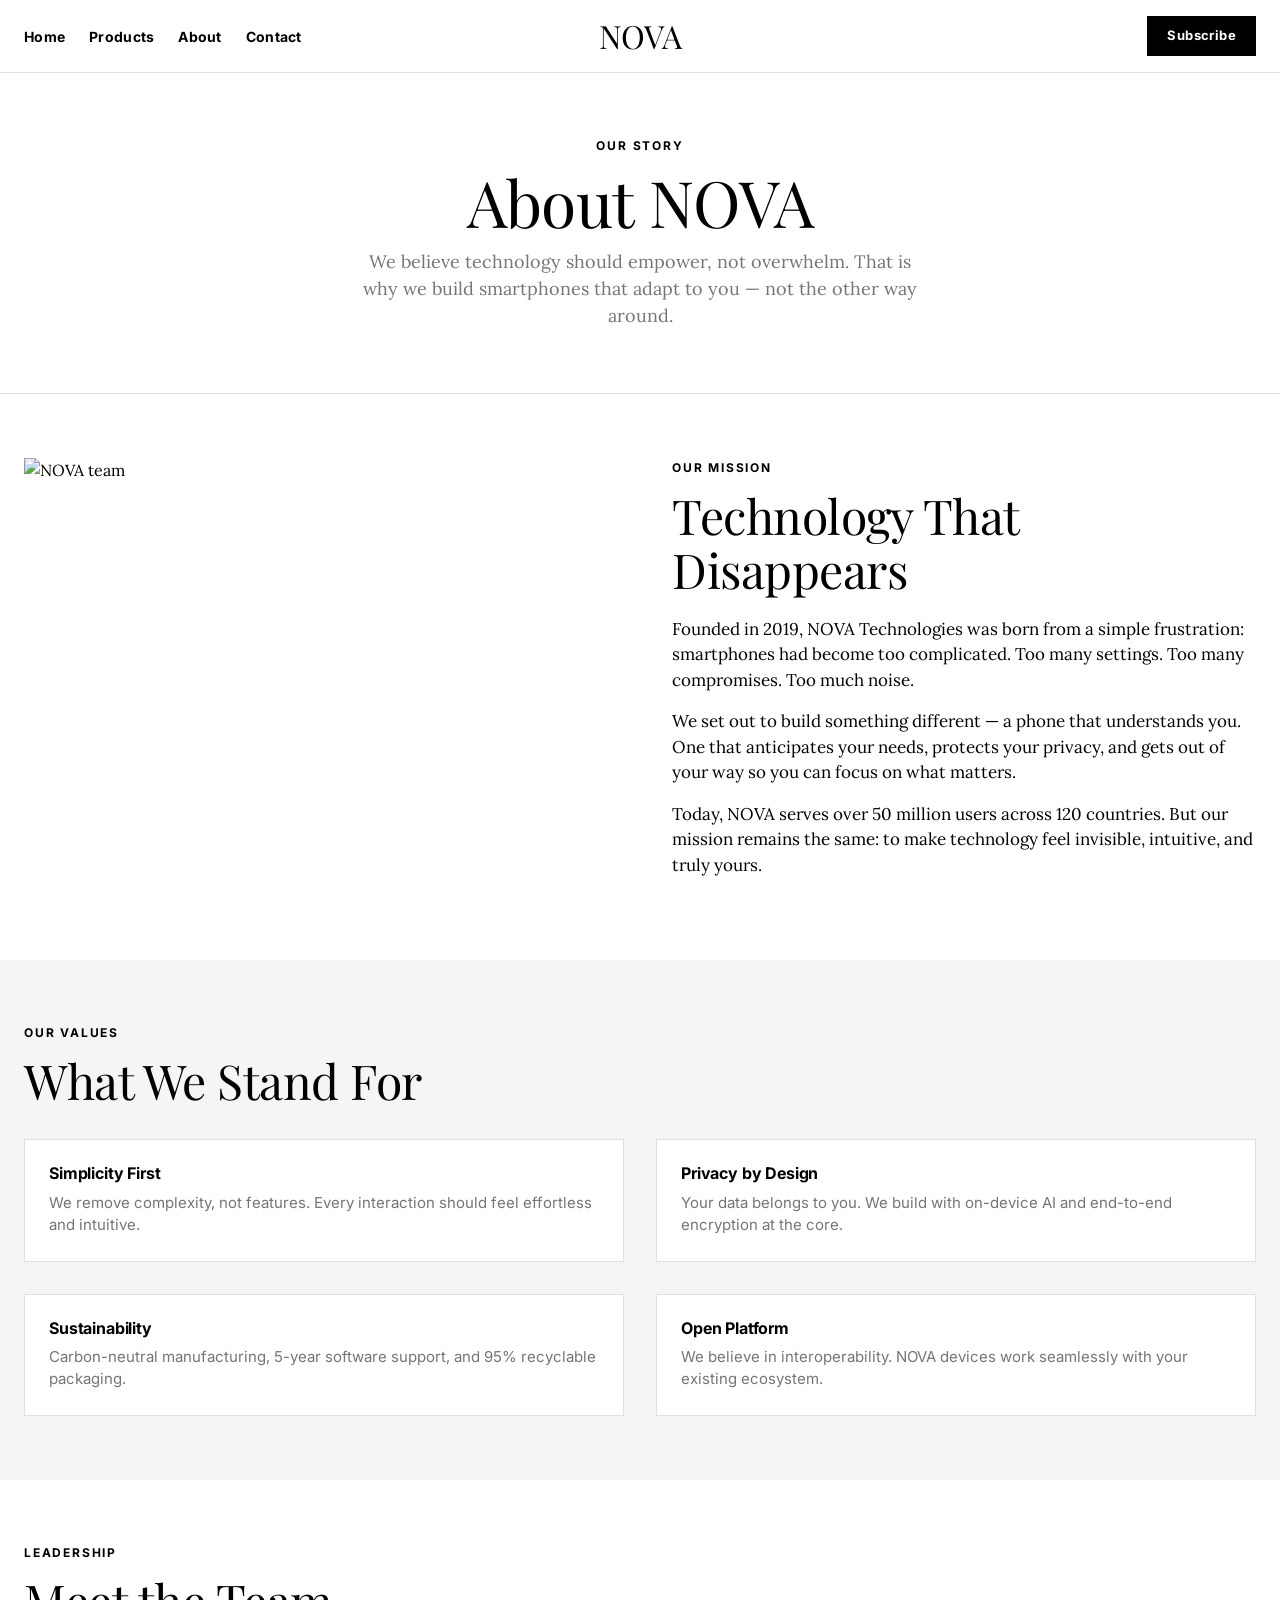
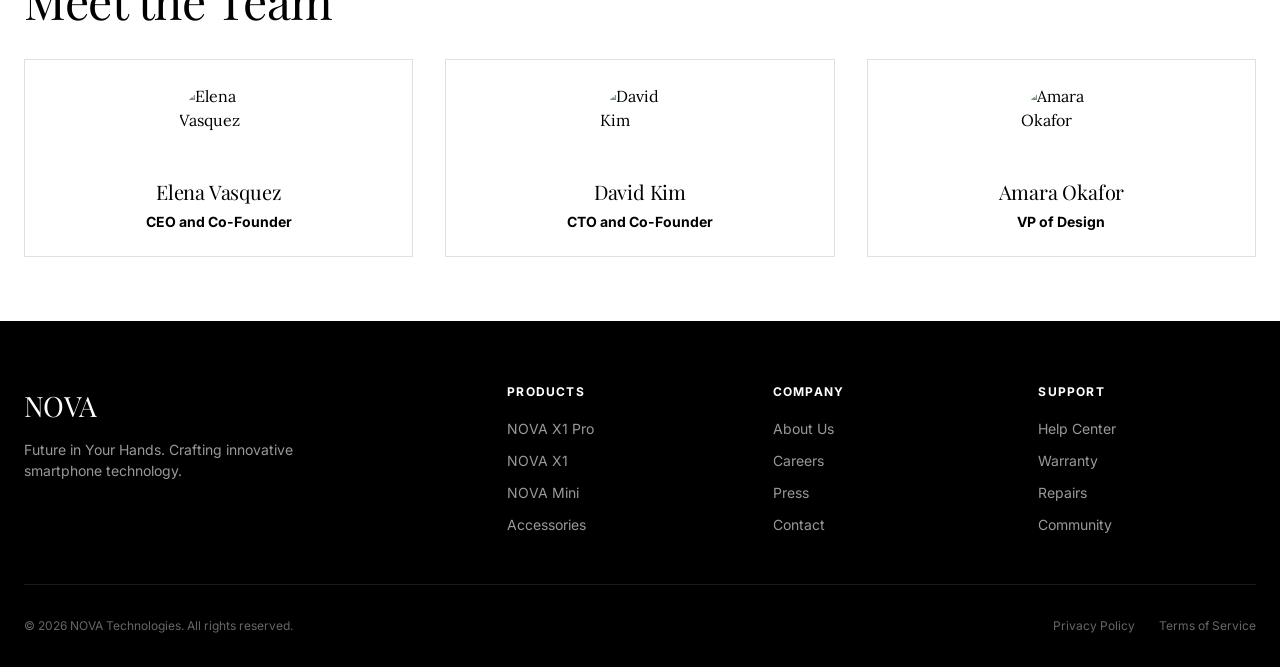
==== commit a7a9596f: "Redesign: WIRED magazine editorial style — strict black-and-white, serif typography, square buttons," ====
--- a/about.html
+++ b/about.html
@@ -8,63 +8,63 @@
   <link rel="preconnect" href="https://fonts.googleapis.com">
   <link rel="preconnect" href="https://fonts.gstatic.com" crossorigin>
   <link rel="preconnect" href="https://images.unsplash.com">
-  <link href="https://fonts.googleapis.com/css2?family=Space+Grotesk:wght@400;500;600;700&family=Inter:wght@400;500;600;700&family=JetBrains+Mono:wght@400;500;600&display=swap" rel="stylesheet">
+  <link href="https://fonts.googleapis.com/css2?family=Playfair+Display:wght@400;500&family=Lora:wght@400;700&family=Inter:wght@400;700&display=swap" rel="stylesheet">
   <link rel="stylesheet" href="assets/css/style.css">
 </head>
 <body>
 
-  <!-- Navigation -->
-  <nav class="nav">
-    <div class="container nav-inner">
-      <a href="index.html" class="nav-logo">NOVA</a>
-      <ul class="nav-links">
-        <li><a href="index.html" class="nav-link">Home</a></li>
-        <li><a href="products.html" class="nav-link">Products</a></li>
-        <li><a href="about.html" class="nav-link active">About</a></li>
-        <li><a href="contact.html" class="nav-link">Contact</a></li>
-      </ul>
-      <div class="nav-actions">
-        <a href="products.html" class="btn btn-primary">Shop Now</a>
-        <button class="nav-toggle" aria-label="Toggle menu">
+  <!-- Masthead -->
+  <header class="masthead">
+    <div class="container masthead-inner">
+      <nav>
+        <ul class="masthead-nav">
+          <li><a href="index.html" class="masthead-link">Home</a></li>
+          <li><a href="products.html" class="masthead-link">Products</a></li>
+          <li><a href="about.html" class="masthead-link">About</a></li>
+          <li><a href="contact.html" class="masthead-link">Contact</a></li>
+        </ul>
+      </nav>
+      <a href="index.html" class="masthead-logo">NOVA</a>
+      <div class="masthead-right">
+        <a href="products.html" class="btn btn-primary" style="padding: 0.625rem 1.25rem; font-size: 0.8125rem;">Subscribe</a>
+        <button class="masthead-toggle" aria-label="Toggle menu">
           <span></span>
           <span></span>
           <span></span>
         </button>
       </div>
     </div>
-  </nav>
+  </header>
 
   <!-- Page Hero -->
   <section class="page-hero">
-    <div class="container page-hero-content">
-      <div class="section-label" style="justify-content: center;">Our Story</div>
-      <h1>About <span class="text-gradient">NOVA</span></h1>
+    <div class="container">
+      <div class="eyebrow">Our Story</div>
+      <h1>About NOVA</h1>
       <p>We believe technology should empower, not overwhelm. That is why we build smartphones that adapt to you — not the other way around.</p>
     </div>
   </section>
 
-  <!-- Story Section -->
+  <!-- About Story -->
   <section class="about-story">
     <div class="container">
       <div class="about-grid">
-        <div class="about-visual reveal">
-          <div class="about-image-placeholder">
-            <img src="https://images.unsplash.com/photo-1512941937669-90a1b58e7e9c?w=800&h=440&fit=crop&q=80" alt="NOVA team working" loading="lazy">
-          </div>
+        <div class="about-image">
+          <img src="https://images.unsplash.com/photo-1512941937669-90a1b58e7e9c?w=800&h=600&fit=crop&q=80" alt="NOVA team" loading="lazy">
         </div>
         <div class="about-content">
-          <div class="section-label reveal">Our Mission</div>
-          <h2 class="reveal reveal-delay-1">Technology That <span class="text-gradient">Disappears</span></h2>
-          <p class="reveal reveal-delay-2">
+          <div class="eyebrow">Our Mission</div>
+          <h2>Technology That Disappears</h2>
+          <p>
             Founded in 2019, NOVA Technologies was born from a simple frustration: smartphones
             had become too complicated. Too many settings. Too many compromises. Too much noise.
           </p>
-          <p class="reveal reveal-delay-3">
+          <p>
             We set out to build something different — a phone that understands you. One that
             anticipates your needs, protects your privacy, and gets out of your way so you can
             focus on what matters.
           </p>
-          <p class="reveal reveal-delay-4">
+          <p>
             Today, NOVA serves over 50 million users across 120 countries. But our mission
             remains the same: to make technology feel invisible, intuitive, and truly yours.
           </p>
@@ -74,90 +74,62 @@
   </section>
 
   <!-- Values -->
-  <section class="section features-section">
+  <section class="feature-section">
     <div class="container">
-      <div class="section-label reveal">Our Values</div>
-      <h2 class="section-title reveal reveal-delay-1">What We <span class="text-gradient">Stand For</span></h2>
-      <p class="section-subtitle reveal reveal-delay-2">Three principles guide every decision we make, from chip design to customer support.</p>
+      <div class="eyebrow">Our Values</div>
+      <h2>What We Stand For</h2>
 
-      <div class="values-grid">
-        <div class="value-card reveal">
-          <div class="value-icon">
-            <svg width="24" height="24" viewBox="0 0 24 24" fill="none" stroke="currentColor" stroke-width="2" stroke-linecap="round" stroke-linejoin="round"><circle cx="12" cy="12" r="10"/><circle cx="12" cy="12" r="6"/><circle cx="12" cy="12" r="2"/></svg>
-          </div>
+      <div class="feature-grid">
+        <div class="feature-item">
           <h4>Simplicity First</h4>
           <p>We remove complexity, not features. Every interaction should feel effortless and intuitive.</p>
         </div>
-        <div class="value-card reveal reveal-delay-1">
-          <div class="value-icon">
-            <svg width="24" height="24" viewBox="0 0 24 24" fill="none" stroke="currentColor" stroke-width="2" stroke-linecap="round" stroke-linejoin="round"><rect x="3" y="11" width="18" height="11" rx="2" ry="2"/><path d="M7 11V7a5 5 0 0 1 10 0v4"/></svg>
-          </div>
+        <div class="feature-item">
           <h4>Privacy by Design</h4>
           <p>Your data belongs to you. We build with on-device AI and end-to-end encryption at the core.</p>
         </div>
-        <div class="value-card reveal reveal-delay-2">
-          <div class="value-icon">
-            <svg width="24" height="24" viewBox="0 0 24 24" fill="none" stroke="currentColor" stroke-width="2" stroke-linecap="round" stroke-linejoin="round"><circle cx="12" cy="12" r="10"/><path d="M2 12h20"/><path d="M12 2a15.3 15.3 0 0 1 4 10 15.3 15.3 0 0 1-4 10 15.3 15.3 0 0 1-4-10 15.3 15.3 0 0 1 4-10z"/></svg>
-          </div>
+        <div class="feature-item">
           <h4>Sustainability</h4>
           <p>Carbon-neutral manufacturing, 5-year software support, and 95% recyclable packaging.</p>
+        </div>
+        <div class="feature-item">
+          <h4>Open Platform</h4>
+          <p>We believe in interoperability. NOVA devices work seamlessly with your existing ecosystem.</p>
         </div>
       </div>
     </div>
   </section>
 
   <!-- Team Section -->
-  <section class="section">
+  <section class="story-section">
     <div class="container">
-      <div class="section-label reveal">Leadership</div>
-      <h2 class="section-title reveal reveal-delay-1">Meet the <span class="text-gradient">Team</span></h2>
-      <p class="section-subtitle reveal reveal-delay-2">A diverse team of engineers, designers, and dreamers united by a shared vision.</p>
+      <div class="eyebrow">Leadership</div>
+      <h2>Meet the Team</h2>
 
-      <div class="testimonials-grid">
-        <div class="testimonial-card reveal">
-          <div class="testimonial-author">
-            <div class="testimonial-avatar" style="background: linear-gradient(135deg, #6c4fff, #3adfff);">EV</div>
-            <div class="testimonial-author-info">
-              <span class="testimonial-author-name">Elena Vasquez</span>
-              <span class="testimonial-author-role">CEO and Co-Founder</span>
-            </div>
+      <div class="story-grid" style="grid-template-columns: repeat(3, 1fr);">
+        <article class="story-card" style="border: 1px solid var(--color-hairline); padding: var(--space-2xl);">
+          <div class="story-card-image" style="aspect-ratio: 1; border-radius: 50%; width: 80px; height: 80px; margin: 0 auto var(--space-lg);">
+            <img src="https://images.unsplash.com/photo-1494790108377-be9c29b29330?w=160&h=160&fit=crop&q=80" alt="Elena Vasquez" loading="lazy">
           </div>
-          <p class="testimonial-text" style="margin-top: 1rem;">"We started NOVA because we believed phones could be better — simpler, smarter, and more human."</p>
-        </div>
-        <div class="testimonial-card reveal reveal-delay-1">
-          <div class="testimonial-author">
-            <div class="testimonial-avatar" style="background: linear-gradient(135deg, #ff5c3a, #ffb347);">DK</div>
-            <div class="testimonial-author-info">
-              <span class="testimonial-author-name">David Kim</span>
-              <span class="testimonial-author-role">CTO and Co-Founder</span>
-            </div>
+          <h3 style="font-size: 1.25rem; text-align: center;">Elena Vasquez</h3>
+          <p style="font-family: var(--font-sans); font-size: 0.875rem; font-weight: 700; text-align: center; color: var(--color-ink);">CEO and Co-Founder</p>
+        </article>
+
+        <article class="story-card" style="border: 1px solid var(--color-hairline); padding: var(--space-2xl);">
+          <div class="story-card-image" style="aspect-ratio: 1; border-radius: 50%; width: 80px; height: 80px; margin: 0 auto var(--space-lg);">
+            <img src="https://images.unsplash.com/photo-1507003211169-0a1dd7228f2d?w=160&h=160&fit=crop&q=80" alt="David Kim" loading="lazy">
           </div>
-          <p class="testimonial-text" style="margin-top: 1rem;">"Every chip we design, every line of code we write, is about making technology serve people — not the other way around."</p>
-        </div>
-        <div class="testimonial-card reveal reveal-delay-2">
-          <div class="testimonial-author">
-            <div class="testimonial-avatar" style="background: linear-gradient(135deg, #ff3a8c, #6c4fff);">AO</div>
-            <div class="testimonial-author-info">
-              <span class="testimonial-author-name">Amara Okafor</span>
-              <span class="testimonial-author-role">VP of Design</span>
-            </div>
+          <h3 style="font-size: 1.25rem; text-align: center;">David Kim</h3>
+          <p style="font-family: var(--font-sans); font-size: 0.875rem; font-weight: 700; text-align: center; color: var(--color-ink);">CTO and Co-Founder</p>
+        </article>
+
+        <article class="story-card" style="border: 1px solid var(--color-hairline); padding: var(--space-2xl);">
+          <div class="story-card-image" style="aspect-ratio: 1; border-radius: 50%; width: 80px; height: 80px; margin: 0 auto var(--space-lg);">
+            <img src="https://images.unsplash.com/photo-1573496359142-b8d87734a5a2?w=160&h=160&fit=crop&q=80" alt="Amara Okafor" loading="lazy">
           </div>
-          <p class="testimonial-text" style="margin-top: 1rem;">"Great design is invisible. It is not about what you see — it is about how it makes you feel."</p>
-        </div>
-      </div>
-    </div>
-  </section>
-
-  <!-- CTA -->
-  <section class="section cta-section">
-    <div class="container">
-      <div class="cta-content">
-        <h2 class="reveal">Join the <span class="text-gradient">NOVA</span> Family</h2>
-        <p class="reveal reveal-delay-1">Be part of a community that is shaping the future of mobile technology.</p>
-        <div class="cta-buttons reveal reveal-delay-2">
-          <a href="products.html" class="btn btn-primary">Explore Products</a>
-          <a href="contact.html" class="btn btn-secondary">Get in Touch</a>
-        </div>
+          <h3 style="font-size: 1.25rem; text-align: center;">Amara Okafor</h3>
+          <p style="font-family: var(--font-sans); font-size: 0.875rem; font-weight: 700; text-align: center; color: var(--color-ink);">VP of Design</p>
+        </article>
       </div>
     </div>
   </section>
@@ -168,13 +140,7 @@
       <div class="footer-grid">
         <div class="footer-brand">
           <div class="footer-logo">NOVA</div>
-          <p>Future in Your Hands. Crafting innovative smartphone technology that empowers you to do more, see more, and be more.</p>
-          <div class="footer-social">
-            <a href="#" class="footer-social-link" aria-label="Twitter">X</a>
-            <a href="#" class="footer-social-link" aria-label="Instagram">IG</a>
-            <a href="#" class="footer-social-link" aria-label="YouTube">YT</a>
-            <a href="#" class="footer-social-link" aria-label="LinkedIn">LI</a>
-          </div>
+          <p>Future in Your Hands. Crafting innovative smartphone technology.</p>
         </div>
         <div class="footer-column">
           <h4>Products</h4>
@@ -205,11 +171,10 @@
         </div>
       </div>
       <div class="footer-bottom">
-        <div class="footer-copyright">&copy; <span class="dynamic-year">2025</span> NOVA Technologies. All rights reserved.</div>
+        <div class="footer-copyright">&copy; 2026 NOVA Technologies. All rights reserved.</div>
         <div class="footer-legal">
           <a href="#" class="footer-legal-link">Privacy Policy</a>
           <a href="#" class="footer-legal-link">Terms of Service</a>
-          <a href="#" class="footer-legal-link">Cookie Policy</a>
         </div>
       </div>
     </div>
--- a/assets/css/style.css
+++ b/assets/css/style.css
@@ -1,86 +1,47 @@
 /* ============================================
-   NOVA — Smartphone Brand Website
-   Enterprise Design System v2.0
+   NOVA — WIRED Magazine Design System
+   Strict black-and-white editorial aesthetic
    ============================================ */
 
 /* ---------- Design Tokens ---------- */
 :root {
   /* Colors */
-  --color-bg: #050508;
-  --color-bg-elevated: #0a0a12;
-  --color-surface: #10101c;
-  --color-surface-2: #161628;
-  --color-surface-glass: rgba(255, 255, 255, 0.03);
-  --color-border: rgba(255, 255, 255, 0.06);
-  --color-border-strong: rgba(255, 255, 255, 0.12);
-
-  --color-text-primary: #f8f8fc;
-  --color-text-secondary: #9898b0;
-  --color-text-muted: #5c5c74;
-
-  --color-accent: #6c4fff;
-  --color-accent-soft: rgba(108, 79, 255, 0.12);
-  --color-accent-glow: rgba(108, 79, 255, 0.35);
-  --color-accent-warm: #ff5c3a;
-  --color-accent-gold: #ffb347;
-  --color-accent-cyan: #3adfff;
-  --color-accent-pink: #ff3a8c;
-  --color-accent-green: #3aff8c;
-
-  --gradient-hero: linear-gradient(135deg, #6c4fff 0%, #3adfff 45%, #ff3a8c 100%);
-  --gradient-warm: linear-gradient(135deg, #ff5c3a 0%, #ffb347 100%);
-  --gradient-cool: linear-gradient(135deg, #3adfff 0%, #6c4fff 100%);
-  --gradient-text: linear-gradient(120deg, #f8f8fc 0%, #b8a8ff 50%, #3adfff 100%);
-  --gradient-mesh: radial-gradient(ellipse 80% 60% at 15% 40%, rgba(108, 79, 255, 0.12) 0%, transparent 60%),
-                   radial-gradient(ellipse 60% 50% at 85% 20%, rgba(58, 223, 255, 0.08) 0%, transparent 50%),
-                   radial-gradient(ellipse 50% 40% at 50% 90%, rgba(255, 58, 140, 0.06) 0%, transparent 50%);
-  --gradient-overlay: linear-gradient(180deg, rgba(5, 5, 8, 0) 0%, rgba(5, 5, 8, 0.4) 50%, rgba(5, 5, 8, 0.95) 100%);
-  --gradient-card: linear-gradient(145deg, rgba(255, 255, 255, 0.04) 0%, rgba(255, 255, 255, 0.01) 100%);
+  --color-canvas: #ffffff;
+  --color-canvas-soft: #f5f5f5;
+  --color-ink: #000000;
+  --color-ink-soft: #1a1a1a;
+  --color-body: #757575;
+  --color-hairline: #e0e0e0;
+  --color-link: #057dbc;
+  --color-on-primary: #ffffff;
 
   /* Typography */
-  --font-display: 'Space Grotesk', sans-serif;
-  --font-body: 'Inter', sans-serif;
-  --font-mono: 'JetBrains Mono', monospace;
+  --font-display: 'Playfair Display', 'Georgia', serif;
+  --font-body: 'Lora', 'Georgia', serif;
+  --font-sans: 'Inter', 'Helvetica Neue', sans-serif;
 
   /* Spacing */
-  --space-xs: 0.5rem;
-  --space-sm: 1rem;
-  --space-md: 1.5rem;
-  --space-lg: 2.5rem;
-  --space-xl: 4rem;
-  --space-2xl: 6rem;
-  --space-3xl: 8rem;
-
-  /* Border Radius */
-  --radius-sm: 8px;
-  --radius-md: 16px;
-  --radius-lg: 24px;
-  --radius-xl: 32px;
-  --radius-full: 9999px;
-
-  /* Shadows */
-  --shadow-sm: 0 1px 3px rgba(0, 0, 0, 0.2);
-  --shadow-md: 0 4px 16px rgba(0, 0, 0, 0.3);
-  --shadow-lg: 0 8px 40px rgba(0, 0, 0, 0.4);
-  --shadow-xl: 0 16px 64px rgba(0, 0, 0, 0.5);
-  --shadow-glow: 0 0 60px var(--color-accent-glow);
-  --shadow-glow-sm: 0 0 30px rgba(108, 79, 255, 0.2);
-  --shadow-inset: inset 0 1px 0 rgba(255, 255, 255, 0.04);
+  --space-xxs: 2px;
+  --space-xs: 4px;
+  --space-sm: 8px;
+  --space-md: 12px;
+  --space-lg: 16px;
+  --space-xl: 20px;
+  --space-2xl: 24px;
+  --space-3xl: 32px;
+  --space-4xl: 48px;
+  --space-5xl: 64px;
 
   /* Transitions */
-  --ease-out-expo: cubic-bezier(0.16, 1, 0.3, 1);
-  --ease-out-back: cubic-bezier(0.34, 1.56, 0.64, 1);
-  --ease-in-out: cubic-bezier(0.65, 0, 0.35, 1);
   --duration-fast: 0.15s;
-  --duration-normal: 0.3s;
-  --duration-slow: 0.6s;
-  --duration-slower: 1s;
+  --duration-normal: 0.25s;
+  --ease-out: cubic-bezier(0.25, 0.1, 0.25, 1);
 }
 
 /* ---------- Reset & Base ---------- */
 *,
 *::before,
-*::after {
+* *::after {
   margin: 0;
   padding: 0;
   box-sizing: border-box;
@@ -96,104 +57,68 @@
 
 body {
   font-family: var(--font-body);
-  background-color: var(--color-bg);
-  color: var(--color-text-primary);
-  line-height: 1.6;
+  background-color: var(--color-canvas);
+  color: var(--color-ink);
+  line-height: 1.5;
   overflow-x: hidden;
-  min-height: 100vh;
-}
-
-::-webkit-scrollbar {
-  width: 4px;
-}
-::-webkit-scrollbar-track {
-  background: var(--color-bg);
-}
-::-webkit-scrollbar-thumb {
-  background: var(--color-accent);
-  border-radius: var(--radius-full);
 }
 
 ::selection {
-  background: var(--color-accent);
-  color: white;
+  background: var(--color-ink);
+  color: var(--color-canvas);
+}
+
+img {
+  max-width: 100%;
+  display: block;
+}
+
+a {
+  color: inherit;
+  text-decoration: none;
 }
 
 /* ---------- Typography ---------- */
 h1, h2, h3, h4, h5, h6 {
   font-family: var(--font-display);
-  font-weight: 700;
-  line-height: 1.05;
-  letter-spacing: -0.03em;
-}
-
-h1 { font-size: clamp(3rem, 7vw, 6.5rem); }
-h2 { font-size: clamp(2.25rem, 5vw, 4rem); }
-h3 { font-size: clamp(1.5rem, 3vw, 2.5rem); }
-h4 { font-size: clamp(1.125rem, 2vw, 1.375rem); }
+  font-weight: 400;
+  line-height: 1.1;
+  letter-spacing: -0.01em;
+  color: var(--color-ink);
+}
+
+h1 { font-size: clamp(2.5rem, 6vw, 4rem); line-height: 1.08; }
+h2 { font-size: clamp(2rem, 4.5vw, 3rem); line-height: 1.12; }
+h3 { font-size: clamp(1.5rem, 3vw, 2rem); line-height: 1.15; }
+h4 { font-size: clamp(1.125rem, 2vw, 1.375rem); line-height: 1.2; }
 
 p {
-  color: var(--color-text-secondary);
-  font-size: 1.0625rem;
-  line-height: 1.75;
-  letter-spacing: -0.01em;
-}
-
-a {
-  color: inherit;
-  text-decoration: none;
-}
-
-img {
-  max-width: 100%;
-  display: block;
+  font-family: var(--font-body);
+  color: var(--color-ink);
+  font-size: 1rem;
+  line-height: 1.5;
 }
 
 /* ---------- Utility Classes ---------- */
 .container {
   width: 100%;
-  max-width: 1320px;
+  max-width: 1400px;
   margin: 0 auto;
-  padding: 0 var(--space-lg);
+  padding: 0 var(--space-2xl);
 }
 
 .section {
-  padding: var(--space-3xl) 0;
-  position: relative;
-}
-
-.section-label {
-  display: inline-flex;
-  align-items: center;
-  gap: var(--space-xs);
-  font-family: var(--font-mono);
-  font-size: 0.6875rem;
-  font-weight: 600;
-  letter-spacing: 0.2em;
+  padding: var(--space-5xl) 0;
+}
+
+.eyebrow {
+  font-family: var(--font-sans);
+  font-size: 0.75rem;
+  font-weight: 700;
+  letter-spacing: 0.15em;
   text-transform: uppercase;
-  color: var(--color-accent);
+  color: var(--color-ink);
   margin-bottom: var(--space-md);
-  padding: 0.375rem 0.875rem;
-  background: var(--color-accent-soft);
-  border: 1px solid rgba(108, 79, 255, 0.2);
-  border-radius: var(--radius-full);
-}
-
-.section-title {
-  margin-bottom: var(--space-md);
-}
-
-.section-subtitle {
-  max-width: 580px;
-  font-size: 1.125rem;
-  line-height: 1.7;
-}
-
-.text-gradient {
-  background: var(--gradient-text);
-  -webkit-background-clip: text;
-  -webkit-text-fill-color: transparent;
-  background-clip: text;
 }
 
 /* ---------- Buttons ---------- */
@@ -201,791 +126,548 @@
   display: inline-flex;
   align-items: center;
   justify-content: center;
-  gap: var(--space-xs);
-  padding: 1rem 2rem;
+  gap: var(--space-sm);
+  padding: var(--space-md) var(--space-xl);
+  font-family: var(--font-sans);
+  font-size: 1rem;
+  font-weight: 700;
+  letter-spacing: 0.03em;
+  border: none;
+  cursor: pointer;
+  transition: all var(--duration-fast) var(--ease-out);
+  border-radius: 0;
+  white-space: nowrap;
+}
+
+.btn-primary {
+  background: var(--color-ink);
+  color: var(--color-on-primary);
+}
+
+.btn-primary:hover {
+  background: var(--color-ink-soft);
+  transform: translateY(-1px);
+}
+
+.btn-outline {
+  background: var(--color-canvas);
+  color: var(--color-ink);
+  border: 1px solid var(--color-ink);
+}
+
+.btn-outline:hover {
+  background: var(--color-ink);
+  color: var(--color-on-primary);
+}
+
+/* ---------- Masthead ---------- */
+.masthead {
+  background: var(--color-canvas);
+  border-bottom: 1px solid var(--color-hairline);
+  padding: var(--space-lg) 0;
+  position: sticky;
+  top: 0;
+  z-index: 1000;
+}
+
+.masthead-inner {
+  display: grid;
+  grid-template-columns: 1fr auto 1fr;
+  align-items: center;
+  gap: var(--space-xl);
+}
+
+.masthead-nav {
+  display: flex;
+  align-items: center;
+  gap: var(--space-2xl);
+  list-style: none;
+}
+
+.masthead-link {
+  font-family: var(--font-sans);
+  font-size: 0.875rem;
+  font-weight: 700;
+  color: var(--color-ink);
+  letter-spacing: 0.02em;
+  transition: opacity var(--duration-fast);
+}
+
+.masthead-link:hover {
+  opacity: 0.6;
+}
+
+.masthead-logo {
   font-family: var(--font-display);
-  font-size: 0.9375rem;
-  font-weight: 600;
-  letter-spacing: -0.01em;
-  border: none;
-  border-radius: var(--radius-full);
-  cursor: pointer;
-  transition: all var(--duration-normal) var(--ease-out-expo);
-  position: relative;
-  overflow: hidden;
-  white-space: nowrap;
-}
-
-.btn-primary {
-  background: var(--gradient-hero);
-  color: white;
-  box-shadow: var(--shadow-glow-sm);
-}
-
-.btn-primary::before {
-  content: '';
-  position: absolute;
-  inset: 0;
-  background: linear-gradient(135deg, rgba(255,255,255,0.2) 0%, transparent 50%);
-  opacity: 0;
-  transition: opacity var(--duration-fast);
-}
-
-.btn-primary:hover {
-  transform: translateY(-3px) scale(1.02);
-  box-shadow: var(--shadow-glow), var(--shadow-lg);
-}
-
-.btn-primary:hover::before {
-  opacity: 1;
-}
-
-.btn-primary:active {
-  transform: translateY(-1px) scale(0.99);
-}
-
-.btn-secondary {
-  background: var(--color-surface-glass);
-  color: var(--color-text-primary);
-  border: 1px solid var(--color-border-strong);
-  backdrop-filter: blur(16px);
-}
-
-.btn-secondary:hover {
-  background: rgba(255, 255, 255, 0.06);
-  border-color: var(--color-accent);
-  transform: translateY(-3px);
-  box-shadow: var(--shadow-md);
-}
-
-/* ---------- Navigation ---------- */
-.nav {
-  position: fixed;
-  top: 0;
-  left: 0;
-  right: 0;
-  z-index: 1000;
-  padding: var(--space-md) 0;
-  transition: all var(--duration-normal) var(--ease-out-expo);
-}
-
-.nav.scrolled {
-  background: rgba(5, 5, 8, 0.85);
-  backdrop-filter: blur(24px) saturate(1.5);
-  border-bottom: 1px solid var(--color-border);
-  padding: 0.75rem 0;
-}
-
-.nav-inner {
+  font-size: 2rem;
+  font-weight: 400;
+  letter-spacing: -0.02em;
+  color: var(--color-ink);
+  text-align: center;
+  line-height: 1;
+}
+
+.masthead-right {
   display: flex;
   align-items: center;
-  justify-content: space-between;
-}
-
-.nav-logo {
-  font-family: var(--font-display);
-  font-size: 1.5rem;
-  font-weight: 700;
-  letter-spacing: -0.04em;
-  background: var(--gradient-hero);
-  -webkit-background-clip: text;
-  -webkit-text-fill-color: transparent;
-  background-clip: text;
-}
-
-.nav-links {
-  display: flex;
-  align-items: center;
-  gap: var(--space-xl);
-  list-style: none;
-}
-
-.nav-link {
-  font-size: 0.875rem;
-  font-weight: 500;
-  color: var(--color-text-secondary);
-  transition: color var(--duration-fast);
-  position: relative;
-  letter-spacing: -0.01em;
-}
-
-.nav-link::after {
-  content: '';
-  position: absolute;
-  bottom: -6px;
-  left: 0;
-  width: 0;
-  height: 1.5px;
-  background: var(--gradient-hero);
-  border-radius: var(--radius-full);
-  transition: width var(--duration-normal) var(--ease-out-expo);
-}
-
-.nav-link:hover,
-.nav-link.active {
-  color: var(--color-text-primary);
-}
-
-.nav-link:hover::after,
-.nav-link.active::after {
-  width: 100%;
-}
-
-.nav-actions {
-  display: flex;
-  align-items: center;
-  gap: var(--space-sm);
-}
-
-.nav-toggle {
+  justify-content: flex-end;
+  gap: var(--space-md);
+}
+
+.masthead-toggle {
   display: none;
   flex-direction: column;
-  gap: 5px;
+  gap: 4px;
   background: none;
   border: none;
   cursor: pointer;
-  padding: 4px;
-}
-
-.nav-toggle span {
+  padding: var(--space-sm);
+}
+
+.masthead-toggle span {
   display: block;
-  width: 22px;
-  height: 1.5px;
-  background: var(--color-text-primary);
-  border-radius: var(--radius-full);
-  transition: all var(--duration-normal) var(--ease-out-expo);
-}
-
-/* ---------- Hero Section ---------- */
-.hero {
-  min-height: 100vh;
-  display: flex;
-  align-items: center;
-  position: relative;
+  width: 20px;
+  height: 2px;
+  background: var(--color-ink);
+  transition: all var(--duration-normal) var(--ease-out);
+}
+
+/* ---------- Hero Band ---------- */
+.hero-band {
+  background: var(--color-canvas);
+  padding: var(--space-5xl) 0;
+  border-bottom: 1px solid var(--color-hairline);
+}
+
+.hero-grid {
+  display: grid;
+  grid-template-columns: 1fr 1fr;
+  gap: var(--space-4xl);
+  align-items: center;
+}
+
+.hero-content {
+  max-width: 600px;
+}
+
+.hero-content h1 {
+  margin-bottom: var(--space-xl);
+}
+
+.hero-content p {
+  font-size: 1.1875rem;
+  line-height: 1.5;
+  margin-bottom: var(--space-2xl);
+  color: var(--color-ink);
+}
+
+.hero-image {
+  width: 100%;
+  aspect-ratio: 4/3;
   overflow: hidden;
-  padding-top: 100px;
-}
-
-.hero-bg {
-  position: absolute;
-  inset: 0;
-  background: var(--gradient-mesh);
-  z-index: 0;
-}
-
-.hero-orb {
-  position: absolute;
-  border-radius: 50%;
-  filter: blur(100px);
-  opacity: 0.4;
-  animation: orbFloat 25s ease-in-out infinite;
-}
-
-.hero-orb-1 {
-  width: 600px;
-  height: 600px;
-  background: var(--color-accent);
-  top: -15%;
-  right: -10%;
-  animation-delay: 0s;
-}
-
-.hero-orb-2 {
-  width: 500px;
-  height: 500px;
-  background: var(--color-accent-cyan);
-  bottom: -15%;
-  left: -10%;
-  animation-delay: -8s;
-}
-
-.hero-orb-3 {
-  width: 350px;
-  height: 350px;
-  background: var(--color-accent-pink);
-  top: 30%;
-  left: 40%;
-  animation-delay: -16s;
-}
-
-.hero-content {
-  position: relative;
-  z-index: 1;
-  display: grid;
-  grid-template-columns: 1.1fr 0.9fr;
-  gap: var(--space-2xl);
-  align-items: center;
-}
-
-.hero-badge {
-  display: inline-flex;
-  align-items: center;
-  gap: var(--space-xs);
-  padding: 0.5rem 1rem;
-  background: var(--color-surface-glass);
-  border: 1px solid var(--color-border);
-  border-radius: var(--radius-full);
-  font-size: 0.8125rem;
-  font-weight: 500;
-  color: var(--color-text-secondary);
-  margin-bottom: var(--space-lg);
-  backdrop-filter: blur(12px);
-  animation: fadeInUp 0.8s var(--ease-out-expo) 0.2s both;
-}
-
-.hero-badge-dot {
-  width: 6px;
-  height: 6px;
-  background: var(--color-accent-green);
-  border-radius: 50%;
-  animation: pulse 2s ease-in-out infinite;
-}
-
-.hero-title {
-  margin-bottom: var(--space-lg);
-  animation: fadeInUp 0.8s var(--ease-out-expo) 0.3s both;
-}
-
-.hero-title .line {
-  display: block;
-  overflow: hidden;
-}
-
-.hero-title .line span {
-  display: block;
-  animation: slideUp 0.9s var(--ease-out-expo) both;
-}
-
-.hero-title .line:nth-child(1) span { animation-delay: 0.4s; }
-.hero-title .line:nth-child(2) span { animation-delay: 0.5s; }
-.hero-title .line:nth-child(3) span { animation-delay: 0.6s; }
-
-.hero-description {
-  font-size: 1.1875rem;
-  max-width: 500px;
-  margin-bottom: var(--space-xl);
-  line-height: 1.7;
-  animation: fadeInUp 0.8s var(--ease-out-expo) 0.7s both;
-}
-
-.hero-cta {
-  display: flex;
-  gap: var(--space-sm);
-  flex-wrap: wrap;
-  animation: fadeInUp 0.8s var(--ease-out-expo) 0.8s both;
-}
-
-.hero-visual {
-  position: relative;
-  display: flex;
-  justify-content: center;
-  align-items: center;
-  animation: fadeIn 1.2s var(--ease-out-expo) 0.5s both;
-}
-
-/* Phone Mockup with Real Image */
-.phone-mockup {
-  position: relative;
-  width: 340px;
-  height: 660px;
-  border-radius: 48px;
-  overflow: hidden;
-  box-shadow:
-    0 60px 120px rgba(0, 0, 0, 0.5),
-    0 0 100px rgba(108, 79, 255, 0.12),
-    inset 0 1px 0 rgba(255, 255, 255, 0.08);
-  animation: phoneFloat 7s ease-in-out infinite;
-  border: 2px solid rgba(255, 255, 255, 0.1);
-}
-
-.phone-mockup img {
+}
+
+.hero-image img {
   width: 100%;
   height: 100%;
   object-fit: cover;
-  transition: transform 0.8s var(--ease-out-expo);
-}
-
-.phone-mockup:hover img {
-  transform: scale(1.04);
-}
-
-/* Floating Elements Around Phone */
-.float-element {
-  position: absolute;
-  padding: 0.625rem 1.125rem;
-  background: rgba(16, 16, 28, 0.8);
-  border: 1px solid var(--color-border-strong);
-  border-radius: var(--radius-md);
-  backdrop-filter: blur(16px);
-  font-size: 0.75rem;
-  font-weight: 600;
-  display: flex;
-  align-items: center;
-  gap: 0.5rem;
-  box-shadow: var(--shadow-md);
-  animation: floatElement 5s ease-in-out infinite;
-  z-index: 2;
-  letter-spacing: -0.01em;
-}
-
-.float-element-1 {
-  top: 12%;
-  right: -8%;
-  animation-delay: 0s;
-}
-
-.float-element-2 {
-  bottom: 18%;
-  left: -12%;
-  animation-delay: -1.8s;
-}
-
-.float-element-3 {
-  top: 48%;
-  right: -18%;
-  animation-delay: -3.5s;
-}
-
-/* ---------- Stats Bar ---------- */
-.stats-bar {
-  padding: var(--space-xl) 0;
-  border-top: 1px solid var(--color-border);
-  border-bottom: 1px solid var(--color-border);
-  background: var(--color-bg-elevated);
-}
-
-.stats-grid {
-  display: grid;
-  grid-template-columns: repeat(4, 1fr);
-  gap: var(--space-xl);
-}
-
-.stat-item {
-  text-align: center;
-  padding: var(--space-lg);
-  border-radius: var(--radius-lg);
-  transition: all var(--duration-normal) var(--ease-out-expo);
-  border: 1px solid transparent;
-}
-
-.stat-item:hover {
-  background: var(--color-surface-glass);
-  border-color: var(--color-border);
-  transform: translateY(-4px);
-}
-
-.stat-number {
-  font-family: var(--font-display);
-  font-size: 3rem;
-  font-weight: 700;
-  background: var(--gradient-hero);
-  -webkit-background-clip: text;
-  -webkit-text-fill-color: transparent;
-  background-clip: text;
-  margin-bottom: 0.25rem;
-  letter-spacing: -0.03em;
-}
-
-.stat-label {
-  font-size: 0.8125rem;
-  color: var(--color-text-muted);
-  font-weight: 500;
-  letter-spacing: 0.02em;
-}
-
-/* ---------- Product Cards ---------- */
-.products-grid {
-  display: grid;
-  grid-template-columns: repeat(3, 1fr);
-  gap: var(--space-lg);
-  margin-top: var(--space-2xl);
-}
-
-.product-card {
-  position: relative;
-  background: var(--color-surface);
-  border: 1px solid var(--color-border);
-  border-radius: var(--radius-xl);
-  padding: var(--space-lg);
+  transition: transform 0.6s var(--ease-out);
+}
+
+.hero-image:hover img {
+  transform: scale(1.03);
+}
+
+/* ---------- Story Grid (Magazine Layout) ---------- */
+.story-section {
+  padding: var(--space-5xl) 0;
+}
+
+.story-grid {
+  display: grid;
+  grid-template-columns: repeat(2, 1fr);
+  gap: var(--space-3xl);
+  margin-top: var(--space-3xl);
+}
+
+.story-card {
+  background: var(--color-canvas);
+  cursor: pointer;
+  transition: opacity var(--duration-fast);
+}
+
+.story-card:hover {
+  opacity: 0.85;
+}
+
+.story-card-image {
+  width: 100%;
+  aspect-ratio: 4/3;
   overflow: hidden;
-  transition: all var(--duration-slow) var(--ease-out-expo);
-  cursor: pointer;
-}
-
-.product-card::before {
-  content: '';
-  position: absolute;
-  inset: 0;
-  background: var(--gradient-card);
-  opacity: 0;
-  transition: opacity var(--duration-slow);
-  z-index: 0;
-}
-
-.product-card:hover {
-  transform: translateY(-10px);
-  border-color: var(--color-border-strong);
-  box-shadow: var(--shadow-xl);
-}
-
-.product-card:hover::before {
-  opacity: 1;
-}
-
-.product-card-content {
-  position: relative;
-  z-index: 1;
-}
-
-.product-card-image {
-  width: 100%;
-  height: 280px;
-  border-radius: var(--radius-lg);
-  margin-bottom: var(--space-md);
-  overflow: hidden;
-  position: relative;
-}
-
-.product-card-image img {
+  margin-bottom: var(--space-lg);
+}
+
+.story-card-image img {
   width: 100%;
   height: 100%;
   object-fit: cover;
-  transition: transform 0.8s var(--ease-out-expo);
-}
-
-.product-card:hover .product-card-image img {
-  transform: scale(1.08);
-}
-
-.product-card-tag {
-  display: inline-block;
-  padding: 0.25rem 0.75rem;
-  background: var(--color-accent-soft);
-  color: var(--color-accent);
-  font-size: 0.6875rem;
-  font-weight: 600;
-  border-radius: var(--radius-full);
+  transition: transform 0.6s var(--ease-out);
+}
+
+.story-card:hover .story-card-image img {
+  transform: scale(1.03);
+}
+
+.story-card h3 {
+  font-size: 1.5rem;
   margin-bottom: var(--space-sm);
-  letter-spacing: 0.05em;
-  text-transform: uppercase;
-}
-
-.product-card-name {
-  font-size: 1.375rem;
-  margin-bottom: 0.5rem;
-  letter-spacing: -0.02em;
-}
-
-.product-card-desc {
+  line-height: 1.15;
+}
+
+.story-card p {
+  font-family: var(--font-sans);
   font-size: 0.9375rem;
-  color: var(--color-text-muted);
+  color: var(--color-body);
+  line-height: 1.5;
+}
+
+/* ---------- Story Row (Bylined List) ---------- */
+.story-rows {
+  margin-top: var(--space-4xl);
+}
+
+.story-row {
+  display: grid;
+  grid-template-columns: 1fr auto;
+  align-items: center;
+  gap: var(--space-2xl);
+  padding: var(--space-lg) 0;
+  border-bottom: 1px solid var(--color-hairline);
+  cursor: pointer;
+  transition: opacity var(--duration-fast);
+}
+
+.story-row:first-child {
+  border-top: 1px solid var(--color-hairline);
+}
+
+.story-row:hover {
+  opacity: 0.7;
+}
+
+.story-row-content h4 {
+  font-family: var(--font-sans);
+  font-size: 1.0625rem;
+  font-weight: 700;
+  line-height: 1.375;
+  margin-bottom: var(--space-xs);
+  letter-spacing: -0.01em;
+}
+
+.story-row-meta {
+  display: flex;
+  align-items: center;
+  gap: var(--space-sm);
+  font-family: var(--font-sans);
+  font-size: 0.75rem;
+  color: var(--color-body);
+  letter-spacing: 0.02em;
+}
+
+.story-row-meta .byline {
+  font-weight: 700;
+  color: var(--color-ink);
+}
+
+.story-row-image {
+  width: 80px;
+  height: 60px;
+  overflow: hidden;
+  flex-shrink: 0;
+}
+
+.story-row-image img {
+  width: 100%;
+  height: 100%;
+  object-fit: cover;
+}
+
+/* ---------- Feature Section ---------- */
+.feature-section {
+  background: var(--color-canvas-soft);
+  padding: var(--space-5xl) 0;
+}
+
+.feature-grid {
+  display: grid;
+  grid-template-columns: repeat(2, 1fr);
+  gap: var(--space-3xl);
+  margin-top: var(--space-3xl);
+}
+
+.feature-item {
+  padding: var(--space-2xl);
+  background: var(--color-canvas);
+  border: 1px solid var(--color-hairline);
+}
+
+.feature-item h4 {
+  font-family: var(--font-sans);
+  font-size: 1rem;
+  font-weight: 700;
+  margin-bottom: var(--space-sm);
+  letter-spacing: -0.01em;
+}
+
+.feature-item p {
+  font-family: var(--font-sans);
+  font-size: 0.9375rem;
+  color: var(--color-body);
+  line-height: 1.5;
+}
+
+/* ---------- Specs Table ---------- */
+.specs-section {
+  padding: var(--space-5xl) 0;
+}
+
+.specs-table {
+  width: 100%;
+  border-collapse: collapse;
+  margin-top: var(--space-3xl);
+}
+
+.specs-table tr {
+  border-bottom: 1px solid var(--color-hairline);
+}
+
+.specs-table tr:first-child {
+  border-top: 1px solid var(--color-hairline);
+}
+
+.specs-table td {
+  padding: var(--space-lg) var(--space-xl);
+  font-family: var(--font-sans);
+  font-size: 0.9375rem;
+  vertical-align: top;
+}
+
+.specs-table td:first-child {
+  font-weight: 700;
+  color: var(--color-ink);
+  width: 25%;
+}
+
+.specs-table td:last-child {
+  color: var(--color-body);
+}
+
+/* ---------- Product Detail ---------- */
+.product-hero {
+  padding: var(--space-5xl) 0;
+  border-bottom: 1px solid var(--color-hairline);
+}
+
+.product-hero-grid {
+  display: grid;
+  grid-template-columns: 1fr 1fr;
+  gap: var(--space-5xl);
+  align-items: center;
+}
+
+.product-hero-image {
+  width: 100%;
+  aspect-ratio: 3/4;
+  overflow: hidden;
+}
+
+.product-hero-image img {
+  width: 100%;
+  height: 100%;
+  object-fit: cover;
+}
+
+.product-hero-content h1 {
   margin-bottom: var(--space-md);
-  line-height: 1.6;
-}
-
-.product-card-price {
-  font-family: var(--font-display);
+}
+
+.product-hero-content .price {
+  font-family: var(--font-sans);
   font-size: 1.5rem;
   font-weight: 700;
-  color: var(--color-text-primary);
-  letter-spacing: -0.02em;
-}
-
-.product-card-price span {
-  font-size: 0.8125rem;
-  color: var(--color-text-muted);
-  font-weight: 400;
-}
-
-/* ---------- Feature Highlights ---------- */
-.features-section {
-  background: var(--color-bg-elevated);
-  position: relative;
-  overflow: hidden;
-}
-
-.features-section::before {
-  content: '';
-  position: absolute;
-  top: 0;
-  left: 0;
-  right: 0;
-  height: 1px;
-  background: linear-gradient(90deg, transparent, var(--color-border-strong), transparent);
-}
-
-.features-grid {
+  color: var(--color-ink);
+  margin-bottom: var(--space-xl);
+}
+
+.product-hero-content .description {
+  font-size: 1.125rem;
+  line-height: 1.5;
+  margin-bottom: var(--space-2xl);
+  color: var(--color-ink);
+}
+
+.product-specs {
   display: grid;
   grid-template-columns: repeat(2, 1fr);
   gap: var(--space-lg);
-  margin-top: var(--space-2xl);
-}
-
-.feature-card {
-  display: flex;
-  gap: var(--space-md);
-  padding: var(--space-xl);
-  background: var(--color-surface);
-  border: 1px solid var(--color-border);
-  border-radius: var(--radius-xl);
-  transition: all var(--duration-slow) var(--ease-out-expo);
-}
-
-.feature-card:hover {
-  border-color: var(--color-accent);
-  box-shadow: var(--shadow-glow-sm);
-  transform: translateY(-6px);
-}
-
-.feature-icon {
-  flex-shrink: 0;
-  width: 52px;
-  height: 52px;
-  border-radius: var(--radius-md);
-  display: flex;
-  align-items: center;
-  justify-content: center;
-  background: var(--color-accent-soft);
-  border: 1px solid rgba(108, 79, 255, 0.15);
-}
-
-.feature-card h4 {
-  margin-bottom: 0.5rem;
-  letter-spacing: -0.02em;
-}
-
-.feature-card p {
+  margin-bottom: var(--space-2xl);
+}
+
+.product-spec {
+  padding: var(--space-lg);
+  border: 1px solid var(--color-hairline);
+}
+
+.product-spec-label {
+  font-family: var(--font-sans);
+  font-size: 0.6875rem;
+  font-weight: 700;
+  text-transform: uppercase;
+  letter-spacing: 0.1em;
+  color: var(--color-body);
+  margin-bottom: var(--space-xs);
+}
+
+.product-spec-value {
+  font-family: var(--font-sans);
+  font-size: 1rem;
+  font-weight: 700;
+  color: var(--color-ink);
+}
+
+/* ---------- Contact ---------- */
+.contact-section {
+  padding: var(--space-5xl) 0;
+}
+
+.contact-grid {
+  display: grid;
+  grid-template-columns: 1fr 1.5fr;
+  gap: var(--space-5xl);
+  margin-top: var(--space-3xl);
+}
+
+.contact-info-item {
+  padding: var(--space-xl) 0;
+  border-bottom: 1px solid var(--color-hairline);
+}
+
+.contact-info-item:first-child {
+  border-top: 1px solid var(--color-hairline);
+}
+
+.contact-info-item h4 {
+  font-family: var(--font-sans);
+  font-size: 0.875rem;
+  font-weight: 700;
+  margin-bottom: var(--space-sm);
+  letter-spacing: 0.02em;
+}
+
+.contact-info-item p {
+  font-family: var(--font-sans);
   font-size: 0.9375rem;
-  line-height: 1.6;
-}
-
-/* ---------- Showcase Section ---------- */
-.showcase {
-  position: relative;
+  color: var(--color-body);
+  line-height: 1.5;
+}
+
+.contact-form {
+  padding: var(--space-3xl);
+  border: 1px solid var(--color-hairline);
+}
+
+.form-group {
+  margin-bottom: var(--space-lg);
+}
+
+.form-label {
+  display: block;
+  font-family: var(--font-sans);
+  font-size: 0.75rem;
+  font-weight: 700;
+  text-transform: uppercase;
+  letter-spacing: 0.1em;
+  margin-bottom: var(--space-sm);
+  color: var(--color-ink);
+}
+
+.form-input,
+.form-textarea {
+  width: 100%;
+  padding: var(--space-md) var(--space-lg);
+  background: var(--color-canvas);
+  border: 1px solid var(--color-ink);
+  color: var(--color-ink);
+  font-family: var(--font-sans);
+  font-size: 1rem;
+  border-radius: 0;
+  transition: border-color var(--duration-fast);
+}
+
+.form-input:focus,
+.form-textarea:focus {
+  outline: none;
+  border-color: var(--color-link);
+}
+
+.form-textarea {
+  min-height: 120px;
+  resize: vertical;
+}
+
+.form-row {
+  display: grid;
+  grid-template-columns: 1fr 1fr;
+  gap: var(--space-lg);
+}
+
+/* ---------- About ---------- */
+.about-story {
+  padding: var(--space-5xl) 0;
+}
+
+.about-grid {
+  display: grid;
+  grid-template-columns: 1fr 1fr;
+  gap: var(--space-5xl);
+  align-items: center;
+}
+
+.about-image {
+  width: 100%;
+  aspect-ratio: 4/3;
   overflow: hidden;
 }
 
-.showcase-wrapper {
-  display: grid;
-  grid-template-columns: 1fr 1fr;
-  gap: var(--space-3xl);
-  align-items: center;
-}
-
-.showcase-visual {
-  position: relative;
-  display: flex;
-  justify-content: center;
-}
-
-.showcase-phone {
-  width: 340px;
-  height: 680px;
-  border-radius: 52px;
-  border: 2px solid rgba(255, 255, 255, 0.1);
-  background: linear-gradient(145deg, #1a1a2e, #0f0f1a);
-  box-shadow: 0 80px 160px rgba(0, 0, 0, 0.5), 0 0 120px rgba(108, 79, 255, 0.15);
-  position: relative;
-  overflow: hidden;
-  animation: phoneFloat 9s ease-in-out infinite;
-}
-
-.showcase-phone img {
+.about-image img {
   width: 100%;
   height: 100%;
   object-fit: cover;
 }
 
-.showcase-content h2 {
-  margin-bottom: var(--space-md);
-}
-
-.showcase-content p {
+.about-content h2 {
+  margin-bottom: var(--space-xl);
+}
+
+.about-content p {
+  font-size: 1.0625rem;
+  line-height: 1.5;
   margin-bottom: var(--space-lg);
-  font-size: 1.0625rem;
-}
-
-.showcase-specs {
-  display: flex;
-  flex-direction: column;
-  gap: var(--space-sm);
-  margin-bottom: var(--space-lg);
-}
-
-.showcase-spec {
-  display: flex;
-  align-items: center;
-  gap: var(--space-sm);
-  font-size: 0.9375rem;
-  color: var(--color-text-secondary);
-}
-
-.showcase-spec::before {
-  content: '';
-  width: 6px;
-  height: 6px;
-  background: var(--color-accent);
-  border-radius: 50%;
-  flex-shrink: 0;
-}
-
-/* ---------- Color Picker ---------- */
-.color-picker {
-  display: flex;
-  gap: var(--space-sm);
-  margin-top: var(--space-md);
-}
-
-.color-option {
-  width: 36px;
-  height: 36px;
-  border-radius: 50%;
-  border: 2px solid transparent;
-  cursor: pointer;
-  transition: all var(--duration-fast);
-  position: relative;
-}
-
-.color-option:hover {
-  transform: scale(1.2);
-}
-
-.color-option.active {
-  border-color: white;
-  box-shadow: 0 0 20px rgba(255, 255, 255, 0.25);
-}
-
-.color-option.active::after {
-  content: '';
-  position: absolute;
-  inset: 4px;
-  border-radius: 50%;
-  border: 2px solid rgba(255, 255, 255, 0.6);
-}
-
-/* ---------- Testimonials ---------- */
-.testimonials-section {
-  background: var(--color-bg-elevated);
-}
-
-.testimonials-grid {
-  display: grid;
-  grid-template-columns: repeat(3, 1fr);
-  gap: var(--space-lg);
-  margin-top: var(--space-2xl);
-}
-
-.testimonial-card {
-  background: var(--color-surface);
-  border: 1px solid var(--color-border);
-  border-radius: var(--radius-xl);
-  padding: var(--space-xl);
-  transition: all var(--duration-slow) var(--ease-out-expo);
-}
-
-.testimonial-card:hover {
-  transform: translateY(-6px);
-  box-shadow: var(--shadow-lg);
-  border-color: var(--color-border-strong);
-}
-
-.testimonial-stars {
-  color: var(--color-accent-gold);
-  font-size: 0.9375rem;
-  margin-bottom: var(--space-sm);
-  letter-spacing: 3px;
-}
-
-.testimonial-text {
-  font-size: 0.9375rem;
-  font-style: italic;
-  margin-bottom: var(--space-md);
-  line-height: 1.7;
-}
-
-.testimonial-author {
-  display: flex;
-  align-items: center;
-  gap: var(--space-sm);
-}
-
-.testimonial-avatar {
-  width: 36px;
-  height: 36px;
-  border-radius: 50%;
-  background: var(--gradient-hero);
-  display: flex;
-  align-items: center;
-  justify-content: center;
-  font-weight: 700;
-  font-size: 0.75rem;
-}
-
-.testimonial-author-info {
-  display: flex;
-  flex-direction: column;
-}
-
-.testimonial-author-name {
-  font-weight: 600;
-  font-size: 0.875rem;
-}
-
-.testimonial-author-role {
-  font-size: 0.75rem;
-  color: var(--color-text-muted);
-}
-
-/* ---------- CTA Section ---------- */
-.cta-section {
-  text-align: center;
-  position: relative;
-  overflow: hidden;
-}
-
-.cta-section::before {
-  content: '';
-  position: absolute;
-  inset: 0;
-  background: var(--gradient-mesh);
-  opacity: 0.4;
-}
-
-.cta-content {
-  position: relative;
-  z-index: 1;
-  max-width: 680px;
-  margin: 0 auto;
-}
-
-.cta-content h2 {
-  margin-bottom: var(--space-md);
-}
-
-.cta-content p {
-  margin-bottom: var(--space-lg);
-  font-size: 1.125rem;
-}
-
-.cta-buttons {
-  display: flex;
-  justify-content: center;
-  gap: var(--space-sm);
-  flex-wrap: wrap;
+  color: var(--color-ink);
 }
 
 /* ---------- Footer ---------- */
 .footer {
-  background: var(--color-bg-elevated);
-  border-top: 1px solid var(--color-border);
-  padding: var(--space-2xl) 0 var(--space-lg);
+  background: var(--color-ink);
+  color: var(--color-on-primary);
+  padding: var(--space-5xl) 0 var(--space-3xl);
 }
 
 .footer-grid {
   display: grid;
   grid-template-columns: 2fr 1fr 1fr 1fr;
-  gap: var(--space-2xl);
-  margin-bottom: var(--space-2xl);
+  gap: var(--space-4xl);
+  margin-bottom: var(--space-4xl);
 }
 
 .footer-brand {
@@ -995,514 +677,102 @@
 .footer-logo {
   font-family: var(--font-display);
   font-size: 1.75rem;
-  font-weight: 700;
-  background: var(--gradient-hero);
-  -webkit-background-clip: text;
-  -webkit-text-fill-color: transparent;
-  background-clip: text;
-  margin-bottom: var(--space-sm);
-  letter-spacing: -0.03em;
+  font-weight: 400;
+  color: var(--color-on-primary);
+  margin-bottom: var(--space-md);
+  letter-spacing: -0.02em;
 }
 
 .footer-brand p {
+  font-family: var(--font-sans);
   font-size: 0.875rem;
-  margin-bottom: var(--space-md);
-  line-height: 1.6;
-}
-
-.footer-social {
-  display: flex;
-  gap: var(--space-xs);
-}
-
-.footer-social-link {
-  width: 36px;
-  height: 36px;
-  border-radius: 50%;
-  background: var(--color-surface-glass);
-  border: 1px solid var(--color-border);
-  display: flex;
-  align-items: center;
-  justify-content: center;
+  color: rgba(255, 255, 255, 0.6);
+  line-height: 1.5;
+}
+
+.footer-column h4 {
+  font-family: var(--font-sans);
   font-size: 0.75rem;
-  font-weight: 600;
-  transition: all var(--duration-fast);
-}
-
-.footer-social-link:hover {
-  background: var(--color-accent);
-  border-color: var(--color-accent);
-  transform: translateY(-3px);
-}
-
-.footer-column h4 {
-  font-size: 0.8125rem;
-  margin-bottom: var(--space-md);
-  color: var(--color-text-primary);
-  font-weight: 600;
-  letter-spacing: 0.02em;
+  font-weight: 700;
+  text-transform: uppercase;
+  letter-spacing: 0.1em;
+  color: var(--color-on-primary);
+  margin-bottom: var(--space-lg);
 }
 
 .footer-links {
   list-style: none;
   display: flex;
   flex-direction: column;
-  gap: var(--space-xs);
+  gap: var(--space-sm);
 }
 
 .footer-link {
+  font-family: var(--font-sans);
   font-size: 0.875rem;
-  color: var(--color-text-muted);
+  color: rgba(255, 255, 255, 0.6);
   transition: color var(--duration-fast);
 }
 
 .footer-link:hover {
-  color: var(--color-text-primary);
+  color: var(--color-on-primary);
 }
 
 .footer-bottom {
-  padding-top: var(--space-lg);
-  border-top: 1px solid var(--color-border);
+  padding-top: var(--space-3xl);
+  border-top: 1px solid rgba(255, 255, 255, 0.1);
   display: flex;
   justify-content: space-between;
   align-items: center;
   flex-wrap: wrap;
-  gap: var(--space-sm);
+  gap: var(--space-md);
 }
 
 .footer-copyright {
-  font-size: 0.8125rem;
-  color: var(--color-text-muted);
+  font-family: var(--font-sans);
+  font-size: 0.75rem;
+  color: rgba(255, 255, 255, 0.4);
 }
 
 .footer-legal {
   display: flex;
-  gap: var(--space-md);
+  gap: var(--space-2xl);
 }
 
 .footer-legal-link {
-  font-size: 0.8125rem;
-  color: var(--color-text-muted);
+  font-family: var(--font-sans);
+  font-size: 0.75rem;
+  color: rgba(255, 255, 255, 0.4);
   transition: color var(--duration-fast);
 }
 
 .footer-legal-link:hover {
-  color: var(--color-text-primary);
-}
-
-/* ---------- Page Hero (Inner Pages) ---------- */
+  color: var(--color-on-primary);
+}
+
+/* ---------- Page Hero ---------- */
 .page-hero {
-  padding: 180px 0 var(--space-2xl);
+  padding: var(--space-5xl) 0;
   text-align: center;
-  position: relative;
-  overflow: hidden;
-}
-
-.page-hero::before {
-  content: '';
-  position: absolute;
-  inset: 0;
-  background: var(--gradient-mesh);
-  z-index: 0;
-}
-
-.page-hero-content {
-  position: relative;
-  z-index: 1;
+  border-bottom: 1px solid var(--color-hairline);
 }
 
 .page-hero h1 {
-  margin-bottom: var(--space-sm);
+  margin-bottom: var(--space-md);
 }
 
 .page-hero p {
   max-width: 560px;
   margin: 0 auto;
   font-size: 1.125rem;
-}
-
-/* ---------- Product Detail ---------- */
-.product-detail {
-  padding: 160px 0 var(--space-3xl);
-}
-
-.product-detail-grid {
-  display: grid;
-  grid-template-columns: 1fr 1fr;
-  gap: var(--space-3xl);
-  align-items: center;
-}
-
-.product-detail-visual {
-  position: relative;
-  display: flex;
-  justify-content: center;
-}
-
-.product-detail-phone {
-  width: 360px;
-  height: 720px;
-  border-radius: 56px;
-  border: 2px solid rgba(255, 255, 255, 0.1);
-  background: linear-gradient(145deg, #1a1a2e, #0f0f1a);
-  box-shadow: 0 100px 200px rgba(0, 0, 0, 0.5), 0 0 140px rgba(108, 79, 255, 0.15);
-  position: relative;
-  overflow: hidden;
-  animation: phoneFloat 9s ease-in-out infinite;
-}
-
-.product-detail-phone img {
-  width: 100%;
-  height: 100%;
-  object-fit: cover;
-}
-
-.product-detail-info h1 {
-  margin-bottom: var(--space-sm);
-}
-
-.product-detail-price {
-  font-family: var(--font-display);
-  font-size: 2.5rem;
-  font-weight: 700;
-  background: var(--gradient-hero);
-  -webkit-background-clip: text;
-  -webkit-text-fill-color: transparent;
-  background-clip: text;
-  margin-bottom: var(--space-md);
-  letter-spacing: -0.03em;
-}
-
-.product-detail-desc {
-  font-size: 1.0625rem;
-  margin-bottom: var(--space-lg);
-  line-height: 1.8;
-}
-
-.product-specs {
-  display: grid;
-  grid-template-columns: repeat(2, 1fr);
-  gap: var(--space-md);
-  margin-bottom: var(--space-lg);
-}
-
-.product-spec {
-  padding: var(--space-md);
-  background: var(--color-surface);
-  border: 1px solid var(--color-border);
-  border-radius: var(--radius-md);
-}
-
-.product-spec-label {
-  font-size: 0.75rem;
-  color: var(--color-text-muted);
-  margin-bottom: 0.25rem;
-  text-transform: uppercase;
-  letter-spacing: 0.05em;
-}
-
-.product-spec-value {
-  font-family: var(--font-display);
-  font-size: 1.0625rem;
-  font-weight: 600;
-}
-
-.product-actions {
-  display: flex;
-  gap: var(--space-sm);
-  flex-wrap: wrap;
-}
-
-/* ---------- Specs Table ---------- */
-.specs-section {
-  padding: var(--space-3xl) 0;
-  background: var(--color-bg-elevated);
-}
-
-.specs-table {
-  width: 100%;
-  border-collapse: collapse;
-  margin-top: var(--space-2xl);
-  background: var(--color-surface);
-  border-radius: var(--radius-xl);
-  overflow: hidden;
-  border: 1px solid var(--color-border);
-}
-
-.specs-table tr {
-  border-bottom: 1px solid var(--color-border);
-  transition: background var(--duration-fast);
-}
-
-.specs-table tr:last-child {
-  border-bottom: none;
-}
-
-.specs-table tr:hover {
-  background: var(--color-surface-glass);
-}
-
-.specs-table td {
-  padding: var(--space-md) var(--space-xl);
-  font-size: 0.9375rem;
-}
-
-.specs-table td:first-child {
-  font-weight: 600;
-  color: var(--color-text-primary);
-  width: 28%;
-}
-
-.specs-table td:last-child {
-  color: var(--color-text-secondary);
-}
-
-/* ---------- About Page ---------- */
-.about-story {
-  padding: var(--space-3xl) 0;
-}
-
-.about-grid {
-  display: grid;
-  grid-template-columns: 1fr 1fr;
-  gap: var(--space-3xl);
-  align-items: center;
-}
-
-.about-visual {
-  position: relative;
-}
-
-.about-image-placeholder {
-  width: 100%;
-  height: 440px;
-  border-radius: var(--radius-xl);
-  overflow: hidden;
-  position: relative;
-}
-
-.about-image-placeholder img {
-  width: 100%;
-  height: 100%;
-  object-fit: cover;
-}
-
-.about-content h2 {
-  margin-bottom: var(--space-md);
-}
-
-.about-content p {
-  margin-bottom: var(--space-md);
-  font-size: 1.0625rem;
-}
-
-.values-grid {
-  display: grid;
-  grid-template-columns: repeat(3, 1fr);
-  gap: var(--space-lg);
-  margin-top: var(--space-2xl);
-}
-
-.value-card {
-  text-align: center;
-  padding: var(--space-xl);
-  background: var(--color-surface);
-  border: 1px solid var(--color-border);
-  border-radius: var(--radius-xl);
-  transition: all var(--duration-slow) var(--ease-out-expo);
-}
-
-.value-card:hover {
-  transform: translateY(-6px);
-  border-color: var(--color-accent);
-  box-shadow: var(--shadow-glow-sm);
-}
-
-.value-icon {
-  width: 56px;
-  height: 56px;
-  margin: 0 auto var(--space-md);
-  border-radius: var(--radius-md);
-  display: flex;
-  align-items: center;
-  justify-content: center;
-  background: var(--color-accent-soft);
-  border: 1px solid rgba(108, 79, 255, 0.15);
-}
-
-.value-card h4 {
-  margin-bottom: 0.5rem;
-  letter-spacing: -0.02em;
-}
-
-.value-card p {
-  font-size: 0.875rem;
-  line-height: 1.6;
-}
-
-/* ---------- Contact Page ---------- */
-.contact-section {
-  padding: 160px 0 var(--space-3xl);
-}
-
-.contact-grid {
-  display: grid;
-  grid-template-columns: 1fr 1.5fr;
-  gap: var(--space-3xl);
-}
-
-.contact-info {
-  display: flex;
-  flex-direction: column;
-  gap: var(--space-lg);
-}
-
-.contact-info-card {
-  padding: var(--space-xl);
-  background: var(--color-surface);
-  border: 1px solid var(--color-border);
-  border-radius: var(--radius-xl);
-}
-
-.contact-info-card h4 {
-  margin-bottom: 0.5rem;
-  display: flex;
-  align-items: center;
-  gap: var(--space-xs);
-  letter-spacing: -0.01em;
-}
-
-.contact-info-card p {
-  font-size: 0.875rem;
-  line-height: 1.7;
-}
-
-.contact-form {
-  padding: var(--space-2xl);
-  background: var(--color-surface);
-  border: 1px solid var(--color-border);
-  border-radius: var(--radius-xl);
-}
-
-.form-group {
-  margin-bottom: var(--space-md);
-}
-
-.form-label {
-  display: block;
-  font-size: 0.8125rem;
-  font-weight: 600;
-  margin-bottom: 0.5rem;
-  color: var(--color-text-secondary);
-  letter-spacing: 0.01em;
-}
-
-.form-input,
-.form-textarea {
-  width: 100%;
-  padding: 0.875rem 1rem;
-  background: var(--color-bg-elevated);
-  border: 1px solid var(--color-border);
-  border-radius: var(--radius-sm);
-  color: var(--color-text-primary);
-  font-family: var(--font-body);
-  font-size: 0.9375rem;
-  transition: all var(--duration-fast);
-}
-
-.form-input:focus,
-.form-textarea:focus {
-  outline: none;
-  border-color: var(--color-accent);
-  box-shadow: 0 0 0 3px var(--color-accent-soft);
-}
-
-.form-textarea {
-  min-height: 140px;
-  resize: vertical;
-}
-
-.form-row {
-  display: grid;
-  grid-template-columns: 1fr 1fr;
-  gap: var(--space-md);
-}
-
-/* ---------- Animations ---------- */
-@keyframes fadeIn {
-  from { opacity: 0; }
-  to { opacity: 1; }
-}
-
-@keyframes fadeInUp {
-  from {
-    opacity: 0;
-    transform: translateY(40px);
-  }
-  to {
-    opacity: 1;
-    transform: translateY(0);
-  }
-}
-
-@keyframes slideUp {
-  from {
-    transform: translateY(100%);
-  }
-  to {
-    transform: translateY(0);
-  }
-}
-
-@keyframes phoneFloat {
-  0%, 100% {
-    transform: translateY(0) rotate(0deg);
-  }
-  50% {
-    transform: translateY(-24px) rotate(0.5deg);
-  }
-}
-
-@keyframes orbFloat {
-  0%, 100% {
-    transform: translate(0, 0) scale(1);
-  }
-  25% {
-    transform: translate(40px, -40px) scale(1.08);
-  }
-  50% {
-    transform: translate(-30px, 30px) scale(0.92);
-  }
-  75% {
-    transform: translate(30px, 40px) scale(1.04);
-  }
-}
-
-@keyframes floatElement {
-  0%, 100% {
-    transform: translateY(0);
-  }
-  50% {
-    transform: translateY(-14px);
-  }
-}
-
-@keyframes pulse {
-  0%, 100% {
-    opacity: 1;
-    transform: scale(1);
-  }
-  50% {
-    opacity: 0.4;
-    transform: scale(0.7);
-  }
-}
-
-/* Scroll Reveal */
+  color: var(--color-body);
+}
+
+/* ---------- Scroll Reveal ---------- */
 .reveal {
   opacity: 0;
-  transform: translateY(50px);
-  transition: all 1s var(--ease-out-expo);
+  transform: translateY(30px);
+  transition: all 0.7s var(--ease-out);
 }
 
 .reveal.visible {
@@ -1510,113 +780,85 @@
   transform: translateY(0);
 }
 
-.reveal-delay-1 { transition-delay: 0.1s; }
-.reveal-delay-2 { transition-delay: 0.2s; }
-.reveal-delay-3 { transition-delay: 0.3s; }
-.reveal-delay-4 { transition-delay: 0.4s; }
+.reveal-delay-1 { transition-delay: 0.08s; }
+.reveal-delay-2 { transition-delay: 0.16s; }
+.reveal-delay-3 { transition-delay: 0.24s; }
+.reveal-delay-4 { transition-delay: 0.32s; }
 
 /* ---------- Responsive ---------- */
 @media (max-width: 1024px) {
-  .hero-content {
-    grid-template-columns: 1fr;
-    text-align: center;
-    gap: var(--space-xl);
-  }
-
-  .hero-description {
-    margin-left: auto;
-    margin-right: auto;
-  }
-
-  .hero-cta {
-    justify-content: center;
-  }
-
-  .hero-visual {
-    order: -1;
-  }
-
-  .phone-mockup {
-    width: 260px;
-    height: 520px;
-  }
-
-  .products-grid {
-    grid-template-columns: repeat(2, 1fr);
-  }
-
-  .features-grid {
-    grid-template-columns: 1fr;
-  }
-
-  .showcase-wrapper {
-    grid-template-columns: 1fr;
-    text-align: center;
-    gap: var(--space-xl);
-  }
-
-  .showcase-specs {
-    align-items: center;
-  }
-
-  .testimonials-grid {
-    grid-template-columns: 1fr;
+  .hero-grid {
+    grid-template-columns: 1fr;
+    gap: var(--space-3xl);
+  }
+
+  .story-grid {
+    grid-template-columns: 1fr;
+  }
+
+  .feature-grid {
+    grid-template-columns: 1fr;
+  }
+
+  .product-hero-grid {
+    grid-template-columns: 1fr;
+    gap: var(--space-3xl);
+  }
+
+  .about-grid {
+    grid-template-columns: 1fr;
+    gap: var(--space-3xl);
+  }
+
+  .contact-grid {
+    grid-template-columns: 1fr;
+    gap: var(--space-3xl);
   }
 
   .footer-grid {
     grid-template-columns: 1fr 1fr;
   }
-
-  .product-detail-grid {
-    grid-template-columns: 1fr;
-    gap: var(--space-xl);
-  }
-
-  .about-grid {
-    grid-template-columns: 1fr;
-    gap: var(--space-xl);
-  }
-
-  .contact-grid {
-    grid-template-columns: 1fr;
-    gap: var(--space-xl);
-  }
-
-  .values-grid {
-    grid-template-columns: 1fr;
-  }
 }
 
 @media (max-width: 768px) {
-  .nav-links {
+  .masthead-inner {
+    grid-template-columns: auto 1fr auto;
+  }
+
+  .masthead-nav {
     display: none;
   }
 
-  .nav-toggle {
+  .masthead-toggle {
     display: flex;
   }
 
-  .nav-links.open {
+  .masthead-nav.open {
     display: flex;
     flex-direction: column;
     position: absolute;
     top: 100%;
     left: 0;
     right: 0;
-    background: rgba(5, 5, 8, 0.98);
-    backdrop-filter: blur(24px);
-    padding: var(--space-lg);
-    border-bottom: 1px solid var(--color-border);
+    background: var(--color-canvas);
+    padding: var(--space-2xl);
+    border-bottom: 1px solid var(--color-hairline);
+    gap: var(--space-lg);
+  }
+
+  .masthead-logo {
+    font-size: 1.5rem;
+    text-align: left;
+  }
+
+  .story-row {
+    grid-template-columns: 1fr;
     gap: var(--space-md);
   }
 
-  .stats-grid {
-    grid-template-columns: repeat(2, 1fr);
-    gap: var(--space-md);
-  }
-
-  .products-grid {
-    grid-template-columns: 1fr;
+  .story-row-image {
+    width: 100%;
+    height: 160px;
   }
 
   .form-row {
@@ -1632,22 +874,8 @@
     text-align: center;
   }
 
-  .float-element {
-    display: none;
-  }
-
   .product-specs {
     grid-template-columns: 1fr;
-  }
-
-  .showcase-phone {
-    width: 280px;
-    height: 560px;
-  }
-
-  .product-detail-phone {
-    width: 300px;
-    height: 600px;
   }
 }
 
